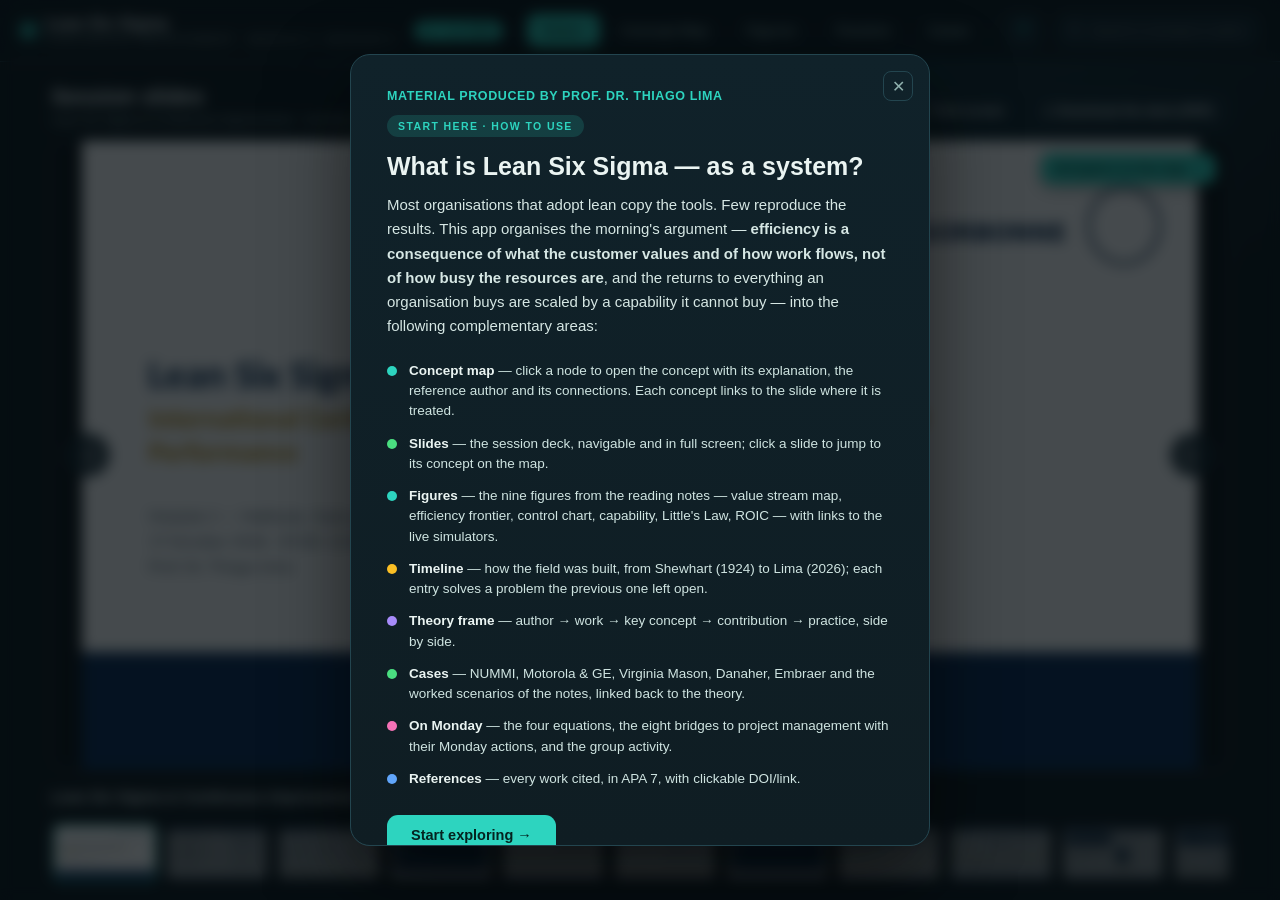
==== concept-map-session-1/index.html @ ee505b1a "Add interactive concept maps for both sessions Two web apps on the Cadeia Circular engine — slides, " ====
<!DOCTYPE html>
<html lang="en">
<head>
<meta charset="UTF-8">
<meta name="description" content="Interactive concept map, slides, figures, timeline, theory frame, cases and references for the Lean Six Sigma &amp; Continuous Improvement session — IAE Paris · Sorbonne Business School / IDGP Academy. Prof. Dr. Thiago Lima.">
<meta name="viewport" content="width=device-width, initial-scale=1.0">
<title>Lean Six Sigma · Interactive Concept Map</title>
<style>
  :root{
    --bg:#0b1418; --bg2:#0f1d23; --panel:#10222a; --panel2:#16303a;
    --ink:#eaf4f2; --muted:#8fb0ad; --line:#23454f;
    --core:#2dd4bf; --teoria:#a78bfa; --autor:#fbbf24; --pratica:#4ade80;
    --tec:#60a5fa; --barreira:#fb923c; --lacuna:#f472b6;
    --accent:#2dd4bf;
  }
  *{box-sizing:border-box}
  html,body{margin:0;height:100%}
  body{
    font-family:-apple-system,BlinkMacSystemFont,"Segoe UI",Roboto,Helvetica,Arial,sans-serif;
    background:radial-gradient(1200px 800px at 70% -10%,#13323b 0%,var(--bg) 55%);
    color:var(--ink);overflow:hidden;
  }
  /* ---------- Top bar ---------- */
  header{
    position:fixed;top:0;left:0;right:0;height:62px;z-index:30;
    display:flex;align-items:center;gap:18px;padding:0 22px;
    background:linear-gradient(180deg,rgba(11,20,24,.95),rgba(11,20,24,.78));
    backdrop-filter:blur(8px);border-bottom:1px solid var(--line);
  }
  .brand{display:flex;align-items:center;gap:11px;font-weight:700;letter-spacing:.3px;flex:none}
  .brand>div{white-space:nowrap;line-height:1.18}
  .brand .dot{width:13px;height:13px;border-radius:50%;background:var(--core);flex:none;
    box-shadow:0 0 0 4px rgba(45,212,191,.18),0 0 18px rgba(45,212,191,.6)}
  .brand small{display:block;font-weight:500;font-size:11px;color:var(--muted);letter-spacing:1.4px;text-transform:uppercase}
  nav{display:flex;gap:6px;margin-left:6px;overflow-x:auto;min-width:0;scrollbar-width:none;-webkit-overflow-scrolling:touch}
  nav::-webkit-scrollbar{display:none}
  nav button{
    background:transparent;border:1px solid transparent;color:var(--muted);flex:none;white-space:nowrap;
    padding:8px 15px;border-radius:9px;font-size:13.5px;font-weight:600;cursor:pointer;
    transition:.15s;font-family:inherit;letter-spacing:.2px;
  }
  nav button:hover{color:var(--ink);background:rgba(255,255,255,.04)}
  nav button.active{color:#04231f;background:var(--core);border-color:var(--core)}
  .vbadge{background:var(--core);color:#04231f;font-weight:700;font-size:11px;letter-spacing:.4px;
    padding:4px 9px;border-radius:20px;white-space:nowrap}
  .spacer{flex:1}
  .searchbox{position:relative}
  .searchbox input{
    background:var(--panel);border:1px solid var(--line);color:var(--ink);
    padding:8px 12px 8px 32px;border-radius:9px;font-size:13px;width:200px;font-family:inherit;outline:none;
  }
  .searchbox input:focus{border-color:var(--core)}
  .searchbox svg{position:absolute;left:10px;top:9px;opacity:.5}
  /* ---------- Views ---------- */
  .view{position:fixed;inset:62px 0 0 0;display:none}
  .view.active{display:block}
  /* ---------- Map ---------- */
  #stage{width:100%;height:100%;cursor:grab;display:block;touch-action:none}
  #stage.grabbing{cursor:grabbing}
  .legend{
    position:absolute;left:18px;top:16px;z-index:10;background:rgba(16,34,42,.82);
    border:1px solid var(--line);border-radius:13px;padding:13px 15px;backdrop-filter:blur(6px);max-width:230px;
  }
  .legend h4{margin:0 0 9px;font-size:11px;letter-spacing:1.3px;text-transform:uppercase;color:var(--muted);font-weight:700}
  .legend .item{display:flex;align-items:center;gap:9px;font-size:13px;padding:4px 6px;border-radius:7px;cursor:pointer;transition:.12s;user-select:none}
  .legend .item:hover{background:rgba(255,255,255,.05)}
  .legend .item.off{opacity:.32}
  .legend .swatch{width:12px;height:12px;border-radius:50%;flex:none}
  .hint{position:absolute;left:18px;bottom:16px;z-index:10;font-size:12px;color:var(--muted);
    background:rgba(16,34,42,.7);border:1px solid var(--line);border-radius:9px;padding:8px 12px;max-width:260px;line-height:1.5}
  .ctrls{position:absolute;right:calc(18px + var(--panelw,0px));bottom:16px;z-index:10;display:flex;gap:8px;transition:right .25s}
  .ctrls button{width:38px;height:38px;border-radius:10px;border:1px solid var(--line);background:rgba(16,34,42,.85);
    color:var(--ink);font-size:18px;cursor:pointer;display:flex;align-items:center;justify-content:center;font-family:inherit}
  .ctrls button:hover{border-color:var(--core);color:var(--core)}
  /* nodes */
  .link{stroke:var(--line);stroke-width:1.4;transition:stroke .2s,stroke-width .2s,opacity .2s}
  .link.hot{stroke:var(--core);stroke-width:2.4;opacity:1}
  .node{cursor:pointer}
  .node circle{stroke:var(--bg);stroke-width:2.5;transition:r .15s}
  .node text{fill:var(--ink);font-size:11.5px;font-weight:600;pointer-events:none;paint-order:stroke;
    stroke:var(--bg);stroke-width:3px;stroke-linejoin:round}
  .node.dim{opacity:.16}
  .link.dim{opacity:.06}
  .node.sel circle{stroke:#fff;stroke-width:3.5}
  /* ---------- Detail panel ---------- */
  #panel{
    position:fixed;top:62px;right:0;bottom:0;width:380px;z-index:25;
    background:linear-gradient(180deg,var(--panel),var(--bg2));border-left:1px solid var(--line);
    transform:translateX(100%);transition:transform .28s cubic-bezier(.4,0,.2,1);
    display:flex;flex-direction:column;
  }
  #panel.open{transform:translateX(0)}
  .pclose{position:absolute;top:13px;right:14px;width:30px;height:30px;border-radius:8px;border:1px solid var(--line);
    background:transparent;color:var(--muted);cursor:pointer;font-size:17px}
  .pclose:hover{color:var(--ink);border-color:var(--core)}
  .pbody{padding:26px 26px 30px;overflow-y:auto}
  .ptag{display:inline-block;font-size:10.5px;letter-spacing:1.4px;text-transform:uppercase;font-weight:700;
    padding:5px 11px;border-radius:30px;margin-bottom:14px}
  #panel h2{margin:0 0 4px;font-size:23px;line-height:1.2}
  .pauthor{color:var(--core);font-size:13.5px;font-weight:600;margin-bottom:18px}
  .pdesc{font-size:14.5px;line-height:1.62;color:#d6e7e4;margin-bottom:20px}
  .pblock{margin-bottom:18px}
  .pblock h5{margin:0 0 8px;font-size:11px;letter-spacing:1.2px;text-transform:uppercase;color:var(--muted);font-weight:700}
  .pblock ul{margin:0;padding-left:18px;font-size:13.5px;line-height:1.6;color:#cfe4e1}
  .pblock li{margin-bottom:5px}
  .chip{display:inline-block;background:var(--panel2);border:1px solid var(--line);border-radius:20px;
    padding:5px 12px;font-size:12px;margin:0 6px 7px 0;color:#cfe4e1}
  .relnode{display:inline-flex;align-items:center;gap:7px;background:var(--panel2);border:1px solid var(--line);
    border-radius:9px;padding:7px 11px;font-size:12.5px;margin:0 7px 7px 0;cursor:pointer;transition:.12s}
  .relnode:hover{border-color:var(--core);transform:translateY(-1px)}
  .relnode .sw{width:9px;height:9px;border-radius:50%;flex:none}
  /* ---------- Content views (timeline/table/synth) ---------- */
  .scroller{height:100%;overflow-y:auto;padding:46px 8vw 80px}
  .scroller h1{font-size:30px;margin:0 0 6px;font-weight:800;letter-spacing:-.5px}
  .scroller .sub{color:var(--muted);font-size:15px;margin-bottom:40px;max-width:680px;line-height:1.6}
  /* timeline */
  .tl{position:relative;max-width:880px}
  .tl::before{content:"";position:absolute;left:88px;top:8px;bottom:8px;width:2px;background:var(--line)}
  .tlitem{position:relative;padding:0 0 30px 130px;cursor:pointer}
  .tlitem .yr{position:absolute;left:0;top:-2px;width:72px;text-align:right;font-weight:800;font-size:19px;color:var(--autor)}
  .tlitem .nub{position:absolute;left:81px;top:4px;width:16px;height:16px;border-radius:50%;background:var(--autor);
    border:3px solid var(--bg);box-shadow:0 0 0 3px rgba(251,191,36,.18)}
  .tlcard{background:var(--panel);border:1px solid var(--line);border-radius:14px;padding:16px 19px;transition:.15s}
  .tlitem:hover .tlcard{border-color:var(--autor);transform:translateX(3px)}
  .tlcard h3{margin:0 0 3px;font-size:17px}
  .tlcard .who{color:var(--core);font-size:13px;font-weight:600;margin-bottom:8px}
  .tlcard p{margin:0;font-size:13.5px;line-height:1.55;color:#cfe4e1}
  /* table */
  .ctable{width:100%;max-width:980px;border-collapse:separate;border-spacing:0;font-size:14px}
  .ctable th,.ctable td{text-align:left;padding:15px 16px;border-bottom:1px solid var(--line);vertical-align:top}
  .ctable thead th{font-size:11px;letter-spacing:1px;text-transform:uppercase;color:var(--muted);font-weight:700}
  .ctable tbody tr{transition:.12s}
  .ctable tbody tr:hover{background:rgba(45,212,191,.05)}
  .ctable .nm{font-weight:700;font-size:15px}
  .ctable .nm small{display:block;font-weight:500;color:var(--muted);font-size:11.5px;margin-top:3px;letter-spacing:.3px}
  .scopebar{height:7px;border-radius:5px;background:linear-gradient(90deg,var(--core),var(--pratica));margin-top:9px}
  /* synth */
  .grid4{display:grid;grid-template-columns:repeat(2,1fr);gap:18px;max-width:920px;margin-bottom:46px}
  .scard{background:var(--panel);border:1px solid var(--line);border-radius:16px;padding:22px 24px;position:relative;overflow:hidden}
  .scard .n{font-size:34px;font-weight:800;color:var(--core);opacity:.32;position:absolute;top:12px;right:18px}
  .scard h3{margin:0 0 9px;font-size:16px;color:var(--core)}
  .scard p{margin:0;font-size:14px;line-height:1.6;color:#d6e7e4}
  .qbox{max-width:920px}
  .qbox h2{font-size:21px;margin:0 0 18px}
  .q{display:flex;gap:16px;align-items:flex-start;background:var(--panel);border:1px solid var(--line);
    border-radius:14px;padding:18px 20px;margin-bottom:13px}
  .q .qn{font-size:24px;font-weight:800;color:var(--lacuna);line-height:1;flex:none}
  .q p{margin:0;font-size:15px;line-height:1.55}
  .pullquote{max-width:820px;margin:8px 0 40px;font-size:21px;line-height:1.5;font-weight:600;
    color:#eaf4f2;border-left:3px solid var(--lacuna);padding-left:22px;font-style:italic}
  .pullquote cite{display:block;font-style:normal;font-size:13px;color:var(--muted);margin-top:12px;font-weight:500}
  /* cases */
  .cases{display:grid;grid-template-columns:repeat(auto-fill,minmax(390px,1fr));gap:20px;max-width:1120px}
  .case{background:var(--panel);border:1px solid var(--line);border-radius:16px;padding:22px 24px;display:flex;flex-direction:column}
  .case .ch{display:flex;justify-content:space-between;align-items:baseline;gap:12px;margin-bottom:3px}
  .case h3{margin:0;font-size:18px}
  .case .loc{font-size:11px;color:var(--muted);letter-spacing:.5px;white-space:nowrap;text-transform:uppercase;flex:none}
  .case .tag{font-size:14.5px;font-style:italic;color:var(--pratica);font-weight:600;margin:7px 0 13px}
  .case p.cd{margin:0 0 16px;font-size:13.5px;line-height:1.58;color:#cfe4e1}
  .case .row{display:flex;gap:12px;font-size:12.5px;padding:9px 0;border-top:1px solid var(--line)}
  .case .row .k{flex:none;width:62px;color:var(--muted);font-weight:700;text-transform:uppercase;letter-spacing:.5px;font-size:10px;padding-top:2px}
  .case .row .v{color:#d9eae7;line-height:1.5}
  .case .row .v b{color:var(--autor);font-weight:700}
  .loop-chip{display:inline-block;font:700 11px/1 ui-monospace,monospace;color:#7FD3A6;background:rgba(127,211,166,.12);border:1px solid rgba(127,211,166,.34);border-radius:20px;padding:5px 11px;letter-spacing:.04em;text-transform:uppercase;margin:2px 0 4px}
  .case .gomap{margin-top:16px;align-self:flex-start;background:transparent;border:1px solid var(--line);color:var(--core);
    border-radius:9px;padding:8px 15px;font-size:12.5px;font-weight:600;cursor:pointer;font-family:inherit;transition:.13s}
  .case .gomap:hover{border-color:var(--core);background:rgba(45,212,191,.08);transform:translateY(-1px)}
  /* refs */
  .refgroup{font-size:12px;letter-spacing:1.3px;text-transform:uppercase;color:var(--core);font-weight:700;margin:36px 0 6px;max-width:1000px}
  .refrow{max-width:1000px;padding:13px 0 13px 30px;text-indent:-30px;border-bottom:1px solid var(--line);
    font-size:14px;line-height:1.6;color:#d6e7e4}
  .refrow i{color:#eaf4f2}
  .refrow a{color:var(--core);text-decoration:none;font-size:13px;word-break:break-all}
  .refrow a:hover{text-decoration:underline}
  .refrow.hide{display:none}
  .reffilter{background:var(--panel);border:1px solid var(--line);color:var(--ink);padding:7px 12px;border-radius:9px;
    font-size:13px;font-family:inherit;outline:none;margin-left:10px;width:240px}
  .reffilter:focus{border-color:var(--core)}
  /* shared "ver no mapa" button */
  .gomap{margin-top:16px;align-self:flex-start;background:transparent;border:1px solid var(--line);color:var(--core);
    border-radius:9px;padding:8px 15px;font-size:12.5px;font-weight:600;cursor:pointer;font-family:inherit;transition:.13s}
  .gomap:hover{border-color:var(--core);background:rgba(45,212,191,.08);transform:translateY(-1px)}
  /* quadro teórico */
  .qtable{display:flex;flex-direction:column;gap:16px;max-width:1080px}
  .qrow{background:var(--panel);border:1px solid var(--line);border-radius:16px;padding:20px 24px;transition:.13s}
  .qrow:hover{border-color:var(--line)}
  .qhead{display:flex;flex-wrap:wrap;align-items:center;gap:12px;margin-bottom:6px}
  .qdotwrap{position:relative;display:inline-flex;flex:none}
  .qdot{width:15px;height:15px;border-radius:50%;cursor:help;flex:none;box-shadow:0 0 0 3px rgba(255,255,255,.05)}
  .qtip{position:absolute;left:24px;top:50%;transform:translateY(-50%);z-index:25;width:330px;max-width:72vw;
    background:var(--bg2);border:1px solid var(--line);border-radius:12px;padding:13px 15px;
    box-shadow:0 14px 34px rgba(0,0,0,.55);display:none;font-size:12.5px;line-height:1.5;color:#d6e7e4}
  .qdotwrap:hover .qtip{display:block}
  .qtip .c{display:block;font-weight:700;margin-bottom:7px;font-size:13.5px}
  .qtip h6{margin:0 0 5px;font-size:10px;letter-spacing:1px;text-transform:uppercase;color:var(--muted);font-weight:700}
  .qconcept{font-weight:700;font-size:14.5px;padding:5px 13px;border-radius:30px;flex:none}
  .qauthor{font-weight:700;font-size:15.5px}
  .qpaper{font-style:italic;color:var(--muted);font-size:12.5px;margin-bottom:4px}
  .qbody{display:grid;grid-template-columns:1fr 1fr;gap:24px;margin-top:14px}
  .qcol h6{margin:0 0 6px;font-size:10.5px;letter-spacing:1px;text-transform:uppercase;color:var(--muted);font-weight:700}
  .qcol p{margin:0;font-size:13.5px;line-height:1.56;color:#d6e7e4}
  /* intro / how-to-use modal */
  .helpbtn{width:34px;height:34px;border-radius:9px;border:1px solid var(--line);background:var(--panel);color:var(--core);
    font-size:16px;font-weight:700;cursor:pointer;font-family:inherit;flex:none}
  .helpbtn:hover{border-color:var(--core)}
  .introwrap{position:fixed;inset:0;z-index:60;display:none;align-items:center;justify-content:center;padding:20px;
    background:rgba(5,12,15,.74);backdrop-filter:blur(7px)}
  .introwrap.show{display:flex}
  .introcard{position:relative;background:linear-gradient(180deg,var(--panel),var(--bg2));border:1px solid var(--line);
    border-radius:20px;max-width:580px;width:100%;padding:34px 36px;box-shadow:0 30px 80px rgba(0,0,0,.55);
    max-height:88vh;overflow-y:auto}
  .introcard .ptag{display:inline-block;font-size:10.5px;letter-spacing:1.4px;text-transform:uppercase;font-weight:700;
    padding:5px 11px;border-radius:30px;margin-bottom:14px;background:rgba(45,212,191,.16);color:var(--core)}
  .introcredit{font-size:12.5px;color:var(--core);font-weight:700;letter-spacing:.6px;text-transform:uppercase;margin-bottom:12px}
  .introcard h2{margin:0 0 12px;font-size:25px;line-height:1.2}
  .introcard .lead{font-size:15px;line-height:1.62;color:#d6e7e4;margin:0 0 22px}
  .introsteps{display:flex;flex-direction:column;gap:12px;margin-bottom:26px}
  .introsteps .s{display:flex;gap:12px;font-size:13.5px;line-height:1.5;color:#cfe4e1}
  .introsteps .s .sw{width:10px;height:10px;border-radius:50%;flex:none;margin-top:5px}
  .introsteps .s b{color:var(--ink)}
  .introgo{background:var(--core);color:#04231f;border:none;border-radius:11px;padding:12px 24px;font-size:14.5px;
    font-weight:700;cursor:pointer;font-family:inherit}
  .introgo:hover{filter:brightness(1.08)}
  .introx{position:absolute;top:16px;right:16px;width:30px;height:30px;border-radius:8px;border:1px solid var(--line);
    background:transparent;color:var(--muted);cursor:pointer;font-size:16px}
  .introx:hover{color:var(--ink);border-color:var(--core)}
  /* apresentação / viewer */
  .apswrap{height:100%;display:flex;flex-direction:column;padding:22px 4vw 16px}
  .apstop{display:flex;justify-content:space-between;align-items:flex-end;margin-bottom:13px;gap:14px;flex-wrap:wrap}
  .apstop h1{font-size:22px;margin:0}
  .apssub{color:var(--muted);font-size:12.5px;margin-top:3px}
  .apsactions{display:flex;gap:8px}
  .apsbtn{background:var(--panel);border:1px solid var(--line);color:var(--ink);border-radius:9px;padding:8px 14px;
    font-size:13px;font-weight:600;cursor:pointer;font-family:inherit;text-decoration:none;display:inline-flex;align-items:center;gap:6px}
  .apsbtn:hover{border-color:var(--core);color:var(--core)}
  .apsstage{position:relative;flex:1;min-height:0;display:flex;align-items:center;justify-content:center;
    background:#0a0f12;border:1px solid var(--line);border-radius:14px;overflow:hidden}
  .apsstage img{max-width:100%;max-height:100%;object-fit:contain;display:block;cursor:pointer}
  .apsmaplink{position:absolute;top:12px;right:12px;background:var(--core);color:#04231f;border:none;
    border-radius:10px;padding:8px 14px;font-size:12.5px;font-weight:700;cursor:pointer;font-family:inherit;
    box-shadow:0 4px 14px rgba(0,0,0,.35)}
  .apsmaplink:hover{filter:brightness(1.08)}
  .apsnav{position:absolute;top:50%;transform:translateY(-50%);width:44px;height:44px;border-radius:50%;border:1px solid var(--line);
    background:rgba(16,34,42,.82);color:#fff;font-size:22px;line-height:1;cursor:pointer;display:flex;align-items:center;justify-content:center}
  .apsnav:hover{border-color:var(--core);color:var(--core)}
  .apsprev{left:14px}.apsnext{right:14px}
  .apscounter{position:absolute;bottom:12px;left:50%;transform:translateX(-50%);background:rgba(11,20,24,.82);
    border:1px solid var(--line);border-radius:20px;padding:5px 14px;font-size:12.5px;color:var(--muted)}
  .apsmeta{margin:13px 0 9px;display:flex;flex-wrap:wrap;align-items:center;gap:12px}
  .apsmeta .t{font-weight:700;font-size:15px}
  .apschips{display:flex;flex-wrap:wrap;gap:7px}
  .apschip{display:inline-flex;align-items:center;gap:6px;background:var(--panel2);border:1px solid var(--line);
    border-radius:20px;padding:5px 12px;font-size:12px;cursor:pointer;transition:.12s}
  .apschip:hover{border-color:var(--core);transform:translateY(-1px)}
  .apschip .sw{width:8px;height:8px;border-radius:50%;flex:none}
  .apsthumbs{display:flex;gap:8px;overflow-x:auto;padding:6px 2px 2px}
  .apsthumb{flex:none;width:104px;height:58px;border-radius:7px;border:2px solid transparent;overflow:hidden;cursor:pointer;opacity:.5;background:#000;transition:.12s}
  .apsthumb img{width:100%;height:100%;object-fit:cover;display:block}
  .apsthumb.active{opacity:1;border-color:var(--core)}
  .apsthumb:hover{opacity:1}
  /* tela cheia */
  .fswrap{position:fixed;inset:0;z-index:80;display:none;background:#000;align-items:center;justify-content:center}
  .fswrap.show{display:flex}
  .fswrap img{max-width:100vw;max-height:100vh;object-fit:contain}
  .fsx{position:absolute;top:16px;right:18px;width:40px;height:40px;border-radius:9px;border:1px solid #333;
    background:rgba(0,0,0,.5);color:#fff;font-size:17px;cursor:pointer}
  .fsx:hover{border-color:var(--core);color:var(--core)}
  .fsnav{position:absolute;top:50%;transform:translateY(-50%);width:52px;height:52px;border-radius:50%;border:1px solid #444;
    background:rgba(0,0,0,.4);color:#fff;font-size:26px;line-height:1;cursor:pointer}
  .fsnav:hover{border-color:var(--core);color:var(--core)}
  .fsprev{left:20px}.fsnext{right:20px}
  .fscounter{position:absolute;bottom:18px;left:50%;transform:translateX(-50%);color:#bbb;font-size:13px}
  .fsmaplink{position:absolute;bottom:14px;right:20px;background:var(--core);color:#04231f;border:none;
    border-radius:10px;padding:9px 16px;font-size:13px;font-weight:700;cursor:pointer;font-family:inherit;
    box-shadow:0 4px 14px rgba(0,0,0,.4)}
  .fsmaplink:hover{filter:brightness(1.08)}
  .bfybox{max-width:1040px;background:var(--panel);border:1px solid var(--line);border-radius:16px;padding:14px}
  .bfybox svg{width:100%;height:auto;display:block}
  .bfyacts{display:flex;gap:10px;flex-wrap:wrap;margin-top:18px}
  .bfyacts .gomap{margin-top:0;text-decoration:none}
  .agh{font-size:13px;letter-spacing:1.2px;text-transform:uppercase;color:var(--core);font-weight:700;margin:36px 0 14px}
  #view-agenda .scard .gomap{margin-top:14px}
  @media(max-width:760px){.qbody{grid-template-columns:1fr;gap:14px}.introcard{padding:26px 22px}
    .apswrap{padding:16px 14px}.apsnav{width:36px;height:36px;font-size:18px}}
  @media(max-width:760px){
    .grid4{grid-template-columns:1fr}.scroller{padding:34px 22px 80px}
    header{gap:10px;padding:0 12px}
    nav{flex:1;margin-left:0}
    nav button{padding:8px 11px;font-size:12.5px}
    .searchbox{display:none}.vbadge{display:none}.spacer{display:none}
    #panel{width:100%}.brand small{display:none}
  }

  /* ---- additions for this app ---- */
  .figgrid{display:flex;flex-direction:column;gap:26px;max-width:1080px}
  .figbox{background:var(--panel);border:1px solid var(--line);border-radius:16px;padding:18px 20px 16px}
  .figbox h3{margin:0 0 4px;font-size:17px}
  .figbox .fsrc{color:var(--muted);font-size:12.5px;margin-bottom:12px}
  .figbox .fwrap{background:#fff;border-radius:10px;padding:10px;overflow:hidden}
  .figbox .fwrap svg,.figbox .fwrap img{width:100%;height:auto;display:block}
  .figbox p.cap{margin:12px 0 0;font-size:13.5px;line-height:1.55;color:#cfe4e1}
  .figbox .acts{display:flex;gap:10px;flex-wrap:wrap;margin-top:12px}
  .figbox .acts .gomap{margin-top:0;text-decoration:none}
  .monday{display:grid;grid-template-columns:repeat(2,1fr);gap:18px;max-width:1000px;margin-bottom:40px}
  .mcard{background:var(--panel);border:1px solid var(--line);border-radius:16px;padding:20px 22px;position:relative}
  .mcard .part{font-size:10.5px;letter-spacing:1.4px;text-transform:uppercase;color:var(--muted);font-weight:700;margin-bottom:6px}
  .mcard h3{margin:0 0 8px;font-size:16px;color:var(--lacuna)}
  .mcard p{margin:0 0 8px;font-size:13.5px;line-height:1.58;color:#d6e7e4}
  .mcard p b{color:#eaf4f2}
  .mcard .do{background:rgba(244,114,182,.08);border:1px solid rgba(244,114,182,.3);border-radius:10px;padding:10px 12px;font-size:13.5px;line-height:1.55;color:#eaf4f2}
  .mcard .do b{color:var(--lacuna)}
  .eqrow{display:grid;grid-template-columns:repeat(2,1fr);gap:14px;max-width:1000px;margin-bottom:40px}
  .eq{background:var(--panel);border:1px solid var(--line);border-radius:14px;padding:16px 18px}
  .eq .f{font:700 18px/1.35 ui-monospace,Menlo,monospace;color:var(--teoria);margin-bottom:8px;overflow-wrap:anywhere}
  .eq .gomap{display:block;margin-top:10px}
  .eq p{margin:0;font-size:13.5px;line-height:1.55;color:#d6e7e4}
  .credit{position:fixed;left:18px;bottom:16px;z-index:9;font-size:11.5px;color:var(--muted);pointer-events:none}
  @media(max-width:760px){.monday,.eqrow{grid-template-columns:1fr}}
</style>
</head>
<body>
<header>
  <div class="brand"><span class="dot"></span><div>Lean Six Sigma<small>Continuous Improvement · Module 3, Session 4</small></div></div>
  <span class="vbadge">v1 · oct 2026</span>
  <nav id="nav"><button data-view="apresentacao" class="active">Slides</button><button data-view="map">Concept Map</button><button data-view="diagrama">Figures</button><button data-view="timeline">Timeline</button><button data-view="cases">Cases</button><button data-view="quadro">Theory Frame</button><button data-view="agenda">On Monday</button><button data-view="refs">References</button></nav>
  <div class="spacer"></div>
  <button id="helpBtn" class="helpbtn" title="How to use / start here">?</button>
  <div class="searchbox">
    <svg width="14" height="14" viewBox="0 0 24 24" fill="none" stroke="currentColor" stroke-width="2"><circle cx="11" cy="11" r="7"/><path d="m21 21-4.3-4.3"/></svg>
    <input id="search" placeholder="Search a concept or author…" autocomplete="off">
  </div>
</header>

<!-- ============ MAP ============ -->
<section class="view" id="view-map">
  <svg id="stage"></svg>
  <div class="legend">
    <h4>Categories <span style="font-weight:500;text-transform:none;letter-spacing:0">(click to filter)</span></h4>
    <div id="legendItems"></div>
  </div>
  <div class="hint">Click a node for details · drag to rearrange · mouse wheel to zoom</div>
  <div class="ctrls" id="ctrls">
    <button id="zin" title="Zoom in">+</button>
    <button id="zout" title="Zoom out">−</button>
    <button id="zfit" title="Centre" style="font-size:14px">⤢</button>
  </div>
</section>

<!-- ============ SLIDES ============ -->
<section class="view active" id="view-apresentacao">
  <div class="apswrap">
    <div class="apstop">
      <div><h1>Session slides</h1><div class="apssub">Lean Six Sigma & Continuous Improvement · morning session, 17 October 2026 · Prof. Dr. Thiago Lima</div></div>
      <div class="apsactions">
        <button class="apsbtn" id="apsFull">⛶ Full screen</button>
        <a class="apsbtn" id="apsDownload" download="Lean-Six-Sigma-Session-1.pdf">⤓ Download the deck (PDF)</a>
      </div>
    </div>
    <div class="apsstage">
      <button class="apsnav apsprev" id="apsPrev" aria-label="previous">‹</button>
      <img id="apsImg" alt="Session slide">
      <button class="apsnav apsnext" id="apsNext" aria-label="next">›</button>
      <div class="apscounter" id="apsCounter"></div>
      <button class="apsmaplink" id="apsMapLink">⊕ Explore on the map →</button>
    </div>
    <div class="apsmeta">
      <span class="t" id="apsTitle"></span>
      <span class="apschips" id="apsChips"></span>
    </div>
    <div class="apsthumbs" id="apsThumbs"></div>
  </div>
</section>

<!-- ============ FIGURES ============ -->
<section class="view" id="view-diagrama">
  <div class="scroller">
    <h1>The nine figures</h1>
    <p class="sub">The figures that carry the morning's argument, from the reading notes: the value stream map, the efficiency frontier, a control chart, process capability against the tolerance, Little's Law for a portfolio, the ROIC tree, the worked return-on-capital scenario, the capability stock and the Lapré classification. Two of them are live simulators in the notes — open them to move the numbers.</p>
    <div class="figgrid">
<div class="figbox"><h3>Figure 1 · A value stream map of an administrative process</h3><div class="fsrc">Part Three · after Rother & Shook (1999)</div><div class="fwrap"><svg viewBox="0 0 1160 440" role="img" aria-label="Value stream map of a change-request process, showing four hours of process time across fifteen days of lead time">
<rect fill="#FFFFFF"/>
<text x="24.0" y="30.0" font-family="'JetBrains Mono',monospace" font-size="11.5" fill="#56687C" text-anchor="start" font-weight="700" letter-spacing="1.6">THE WORK, AND WHAT TRIGGERS EACH STEP</text>
<rect x="24" y="64" width="168" height="92" rx="5" fill="#EAF0F6" stroke="#2A5D9F" stroke-width="2"/>
<line x1="24" y1="104" x2="192" y2="104" stroke="#2A5D9F" stroke-width="1.2" opacity=".45"/>
<text x="108.0" y="90.0" font-family="'Source Sans 3',system-ui,sans-serif" font-size="15" fill="#0A2342" text-anchor="middle" font-weight="700">Request logged</text>
<text x="108.0" y="126.0" font-family="'JetBrains Mono',monospace" font-size="11" fill="#56687C" text-anchor="middle" font-weight="400">process time</text>
<text x="108.0" y="146.0" font-family="'JetBrains Mono',monospace" font-size="16" fill="#2A5D9F" text-anchor="middle" font-weight="700">15 min</text>
<path d="M 202.0 142 L 244.0 142 L 223.0 104 Z" fill="#F6E9CB" stroke="#B8820F" stroke-width="2"/>
<text x="223.0" y="136.0" font-family="'JetBrains Mono',monospace" font-size="10.5" fill="#7E5B0C" text-anchor="middle" font-weight="700">wait</text>
<path d="M 198 96.0 L 248 96.0" stroke="#A9BACB" stroke-width="1.6" stroke-dasharray="4 3"/>
<rect x="254" y="64" width="168" height="92" rx="5" fill="#EAF0F6" stroke="#2A5D9F" stroke-width="2"/>
<line x1="254" y1="104" x2="422" y2="104" stroke="#2A5D9F" stroke-width="1.2" opacity=".45"/>
<text x="338.0" y="90.0" font-family="'Source Sans 3',system-ui,sans-serif" font-size="15" fill="#0A2342" text-anchor="middle" font-weight="700">Triage</text>
<text x="338.0" y="126.0" font-family="'JetBrains Mono',monospace" font-size="11" fill="#56687C" text-anchor="middle" font-weight="400">process time</text>
<text x="338.0" y="146.0" font-family="'JetBrains Mono',monospace" font-size="16" fill="#2A5D9F" text-anchor="middle" font-weight="700">30 min</text>
<path d="M 432.0 142 L 474.0 142 L 453.0 104 Z" fill="#F6E9CB" stroke="#B8820F" stroke-width="2"/>
<text x="453.0" y="136.0" font-family="'JetBrains Mono',monospace" font-size="10.5" fill="#7E5B0C" text-anchor="middle" font-weight="700">wait</text>
<path d="M 428 96.0 L 478 96.0" stroke="#A9BACB" stroke-width="1.6" stroke-dasharray="4 3"/>
<rect x="484" y="64" width="168" height="92" rx="5" fill="#EAF0F6" stroke="#2A5D9F" stroke-width="2"/>
<line x1="484" y1="104" x2="652" y2="104" stroke="#2A5D9F" stroke-width="1.2" opacity=".45"/>
<text x="568.0" y="90.0" font-family="'Source Sans 3',system-ui,sans-serif" font-size="15" fill="#0A2342" text-anchor="middle" font-weight="700">Technical review</text>
<text x="568.0" y="126.0" font-family="'JetBrains Mono',monospace" font-size="11" fill="#56687C" text-anchor="middle" font-weight="400">process time</text>
<text x="568.0" y="146.0" font-family="'JetBrains Mono',monospace" font-size="16" fill="#2A5D9F" text-anchor="middle" font-weight="700">90 min</text>
<path d="M 662.0 142 L 704.0 142 L 683.0 104 Z" fill="#F6E9CB" stroke="#B8820F" stroke-width="2"/>
<text x="683.0" y="136.0" font-family="'JetBrains Mono',monospace" font-size="10.5" fill="#7E5B0C" text-anchor="middle" font-weight="700">wait</text>
<path d="M 658 96.0 L 708 96.0" stroke="#A9BACB" stroke-width="1.6" stroke-dasharray="4 3"/>
<rect x="714" y="64" width="168" height="92" rx="5" fill="#EAF0F6" stroke="#2A5D9F" stroke-width="2"/>
<line x1="714" y1="104" x2="882" y2="104" stroke="#2A5D9F" stroke-width="1.2" opacity=".45"/>
<text x="798.0" y="90.0" font-family="'Source Sans 3',system-ui,sans-serif" font-size="15" fill="#0A2342" text-anchor="middle" font-weight="700">Approval board</text>
<text x="798.0" y="126.0" font-family="'JetBrains Mono',monospace" font-size="11" fill="#56687C" text-anchor="middle" font-weight="400">process time</text>
<text x="798.0" y="146.0" font-family="'JetBrains Mono',monospace" font-size="16" fill="#2A5D9F" text-anchor="middle" font-weight="700">45 min</text>
<path d="M 892.0 142 L 934.0 142 L 913.0 104 Z" fill="#F6E9CB" stroke="#B8820F" stroke-width="2"/>
<text x="913.0" y="136.0" font-family="'JetBrains Mono',monospace" font-size="10.5" fill="#7E5B0C" text-anchor="middle" font-weight="700">wait</text>
<path d="M 888 96.0 L 938 96.0" stroke="#A9BACB" stroke-width="1.6" stroke-dasharray="4 3"/>
<rect x="944" y="64" width="168" height="92" rx="5" fill="#EAF0F6" stroke="#2A5D9F" stroke-width="2"/>
<line x1="944" y1="104" x2="1112" y2="104" stroke="#2A5D9F" stroke-width="1.2" opacity=".45"/>
<text x="1028.0" y="90.0" font-family="'Source Sans 3',system-ui,sans-serif" font-size="15" fill="#0A2342" text-anchor="middle" font-weight="700">Implementation</text>
<text x="1028.0" y="126.0" font-family="'JetBrains Mono',monospace" font-size="11" fill="#56687C" text-anchor="middle" font-weight="400">process time</text>
<text x="1028.0" y="146.0" font-family="'JetBrains Mono',monospace" font-size="16" fill="#2A5D9F" text-anchor="middle" font-weight="700">60 min</text>
<text x="24.0" y="240.0" font-family="'JetBrains Mono',monospace" font-size="11.5" fill="#56687C" text-anchor="start" font-weight="700" letter-spacing="1.6">THE TIMELINE — WORKED TIME BELOW, ELAPSED TIME ABOVE</text>
<path d="M 24 322 L 192 322 L 192 272 L 254 272 L 254 322 L 422 322 L 422 272 L 484 272 L 484 322 L 652 322 L 652 272 L 714 272 L 714 322 L 882 322 L 882 272 L 944 272 L 944 322 L 1112 322" fill="none" stroke="#0A2342" stroke-width="2.4" stroke-linejoin="round"/>
<text x="108.0" y="344.0" font-family="'JetBrains Mono',monospace" font-size="13.5" fill="#0A2342" text-anchor="middle" font-weight="700">15 min</text>
<text x="338.0" y="344.0" font-family="'JetBrains Mono',monospace" font-size="13.5" fill="#0A2342" text-anchor="middle" font-weight="700">30 min</text>
<text x="568.0" y="344.0" font-family="'JetBrains Mono',monospace" font-size="13.5" fill="#0A2342" text-anchor="middle" font-weight="700">90 min</text>
<text x="798.0" y="344.0" font-family="'JetBrains Mono',monospace" font-size="13.5" fill="#0A2342" text-anchor="middle" font-weight="700">45 min</text>
<text x="1028.0" y="344.0" font-family="'JetBrains Mono',monospace" font-size="13.5" fill="#0A2342" text-anchor="middle" font-weight="700">60 min</text>
<text x="223.0" y="260.0" font-family="'JetBrains Mono',monospace" font-size="13.5" fill="#7E5B0C" text-anchor="middle" font-weight="700">2 days</text>
<text x="453.0" y="260.0" font-family="'JetBrains Mono',monospace" font-size="13.5" fill="#7E5B0C" text-anchor="middle" font-weight="700">6 days</text>
<text x="683.0" y="260.0" font-family="'JetBrains Mono',monospace" font-size="13.5" fill="#7E5B0C" text-anchor="middle" font-weight="700">1 day</text>
<text x="913.0" y="260.0" font-family="'JetBrains Mono',monospace" font-size="13.5" fill="#7E5B0C" text-anchor="middle" font-weight="700">6 days</text>
<rect x="24" y="358" width="1112" height="60" rx="6" fill="#0A2342"/>
<text x="46.0" y="382.0" font-family="'JetBrains Mono',monospace" font-size="10.5" fill="#9FB6CE" text-anchor="start" font-weight="700" letter-spacing="1.4">PROCESS TIME</text>
<text x="46.0" y="404.0" font-family="'Fraunces',serif" font-size="17" fill="#FFFFFF" text-anchor="start" font-weight="600">4 hours</text>
<text x="324.0" y="382.0" font-family="'JetBrains Mono',monospace" font-size="10.5" fill="#9FB6CE" text-anchor="start" font-weight="700" letter-spacing="1.4">LEAD TIME</text>
<text x="324.0" y="404.0" font-family="'Fraunces',serif" font-size="17" fill="#FFFFFF" text-anchor="start" font-weight="600">15 working days</text>
<line x1="302.0" y1="370" x2="302.0" y2="406" stroke="#2C4766" stroke-width="1"/>
<text x="602.0" y="382.0" font-family="'JetBrains Mono',monospace" font-size="10.5" fill="#9FB6CE" text-anchor="start" font-weight="700" letter-spacing="1.4">FLOW EFFICIENCY</text>
<text x="602.0" y="404.0" font-family="'Fraunces',serif" font-size="17" fill="#F2DFB4" text-anchor="start" font-weight="600">3.3%</text>
<line x1="580.0" y1="370" x2="580.0" y2="406" stroke="#2C4766" stroke-width="1"/>
<text x="880.0" y="382.0" font-family="'JetBrains Mono',monospace" font-size="10.5" fill="#9FB6CE" text-anchor="start" font-weight="700" letter-spacing="1.4">WHERE IT SITS</text>
<text x="880.0" y="404.0" font-family="'Fraunces',serif" font-size="17" fill="#FFFFFF" text-anchor="start" font-weight="600">two approval queues</text>
<line x1="858.0" y1="370" x2="858.0" y2="406" stroke="#2C4766" stroke-width="1"/>
</svg></div><p class="cap">A change request from arrival to implementation. The boxes carry the worked time, the triangles the waiting. Four hours of work spread across fifteen working days, with almost all of the elapsed time sitting in two approval queues.</p><div class="acts"><button class="gomap" data-go="vsm">See on the map →</button><button class="gomap" data-go="br_streams">See on the map →</button></div></div>
<div class="figbox"><h3>Figure 2 · The efficiency matrix</h3><div class="fsrc">Part Four · after Modig & Åhlström (2012)</div><div class="fwrap"><svg viewBox="0 0 980 720" role="img" aria-label="Two-by-two matrix of resource efficiency against flow efficiency with the efficiency frontier">
<rect fill="#FFFFFF"/>
<rect x="120" y="50" width="810" height="450" fill="#EAF0F6" opacity=".45"/>
<line x1="525.0" y1="50" x2="525.0" y2="500" stroke="#A9BACB" stroke-width="1" stroke-dasharray="5 4"/>
<line x1="120" y1="275.0" x2="930" y2="275.0" stroke="#A9BACB" stroke-width="1" stroke-dasharray="5 4"/>
<defs><marker id="arrH" markerWidth="10" markerHeight="10" refX="7" refY="5" orient="auto"><path d="M 0 0 L 10 5 L 0 10 z" fill="#0A2342"/></marker></defs>
<path d="M 120 203.0 A 534.6 297.0 0 0 1 654.6 500" fill="none" stroke="#B8820F" stroke-width="3" stroke-dasharray="8 5"/>
<path d="M 120 81.5 A 753.3 418.5 0 0 1 873.3 500" fill="none" stroke="#2A5D9F" stroke-width="3"/>
<path d="M 498.3 289.9 L 634.4 214.2" stroke="#0A2342" stroke-width="2.6" marker-end="url(#arrH)"/>
<line x1="120" y1="500" x2="930" y2="500" stroke="#0A2342" stroke-width="2"/>
<line x1="120" y1="50" x2="120" y2="500" stroke="#0A2342" stroke-width="2"/>
<circle cx="920.0" cy="60.0" r="8" fill="#0A2342"/>
<text x="142.0" y="444.0" font-family="'Fraunces',serif" font-size="18" fill="#0A2342" text-anchor="start" font-weight="600" stroke="#FFFFFF" stroke-width="4.5" paint-order="stroke" stroke-linejoin="round">Wasteland</text>
<text x="142.0" y="465.0" font-family="'Source Sans 3',system-ui,sans-serif" font-size="13.5" fill="#56687C" text-anchor="start" font-weight="400" stroke="#FFFFFF" stroke-width="4.5" paint-order="stroke" stroke-linejoin="round">busy nobody, moves nothing</text>
<text x="547.0" y="444.0" font-family="'Fraunces',serif" font-size="18" fill="#0A2342" text-anchor="start" font-weight="600" stroke="#FFFFFF" stroke-width="4.5" paint-order="stroke" stroke-linejoin="round">Efficient islands</text>
<text x="547.0" y="465.0" font-family="'Source Sans 3',system-ui,sans-serif" font-size="13.5" fill="#56687C" text-anchor="start" font-weight="400" stroke="#FFFFFF" stroke-width="4.5" paint-order="stroke" stroke-linejoin="round">every unit busy, the work still waits</text>
<text x="142.0" y="224.0" font-family="'Fraunces',serif" font-size="18" fill="#0A2342" text-anchor="start" font-weight="600" stroke="#FFFFFF" stroke-width="4.5" paint-order="stroke" stroke-linejoin="round">Efficient ocean</text>
<text x="142.0" y="245.0" font-family="'Source Sans 3',system-ui,sans-serif" font-size="13.5" fill="#56687C" text-anchor="start" font-weight="400" stroke="#FFFFFF" stroke-width="4.5" paint-order="stroke" stroke-linejoin="round">work flows, capacity deliberately spare</text>
<text x="900.0" y="86.0" font-family="'Fraunces',serif" font-size="18" fill="#0A2342" text-anchor="end" font-weight="600" stroke="#FFFFFF" stroke-width="4.5" paint-order="stroke" stroke-linejoin="round">The perfect state</text>
<text x="900.0" y="107.0" font-family="'Source Sans 3',system-ui,sans-serif" font-size="13.5" fill="#56687C" text-anchor="end" font-weight="400" stroke="#FFFFFF" stroke-width="4.5" paint-order="stroke" stroke-linejoin="round">unreachable while variation is what it is</text>
<text x="525.0" y="538.0" font-family="'Source Sans 3',system-ui,sans-serif" font-size="15" fill="#0A2342" text-anchor="middle" font-weight="600">Resource efficiency  →  how busy the people and machines are</text>
<text transform="translate(72,275.0) rotate(-90)" font-family="'Source Sans 3',system-ui,sans-serif" font-size="15" fill="#0A2342" text-anchor="middle" font-weight="600">Flow efficiency  →  how little the work waits</text>
<line x1="120" y1="576" x2="150" y2="576" stroke="#B8820F" stroke-width="3" stroke-dasharray="8 5"/>
<text x="160.0" y="581.0" font-family="'Source Sans 3',system-ui,sans-serif" font-size="13.5" fill="#56687C" text-anchor="start" font-weight="400">the frontier today</text>
<line x1="286.2" y1="576" x2="316.2" y2="576" stroke="#2A5D9F" stroke-width="3"/>
<text x="326.2" y="581.0" font-family="'Source Sans 3',system-ui,sans-serif" font-size="13.5" fill="#56687C" text-anchor="start" font-weight="400">the frontier once variation is removed</text>
<path d="M 590.4 576 L 614.4 576" stroke="#0A2342" stroke-width="2.6" marker-end="url(#arrH)"/>
<text x="630.4" y="581.0" font-family="'Source Sans 3',system-ui,sans-serif" font-size="13.5" fill="#56687C" text-anchor="start" font-weight="400">the one move that is not a trade-off</text>
<rect x="120" y="610" width="810" height="120" rx="7" fill="#0A2342"/>
<text x="144.0" y="642.0" font-family="'JetBrains Mono',monospace" font-size="11.5" fill="#F2DFB4" text-anchor="start" font-weight="700" letter-spacing="1.8">THE PARADOX</text>
<text x="144.0" y="670.0" font-family="'Source Sans 3',system-ui,sans-serif" font-size="14.5" fill="#FFFFFF" text-anchor="start" font-weight="400">Every point on a frontier is a trade-off, so pushing one efficiency up pushes the other down and the argument</text>
<text x="144.0" y="692.0" font-family="'Source Sans 3',system-ui,sans-serif" font-size="14.5" fill="#FFFFFF" text-anchor="start" font-weight="400">never ends. The one move that is not a trade-off is removing the variation that drew the curve in the first place.</text>
<text x="144.0" y="714.0" font-family="'Source Sans 3',system-ui,sans-serif" font-size="14.5" fill="#C6D4E4" text-anchor="start" font-weight="400">Most organisations sit bottom-right, call it productivity, and never notice they chose a point on a poor curve.</text>
</svg></div><p class="cap">Resource efficiency and flow efficiency are not two names for the same thing, and the curve is why they trade off: with variation at its current level, the combinations beyond the frontier cannot be bought with effort. Removing variation moves the frontier towards the corner where both are high.</p><div class="acts"><button class="gomap" data-go="floweff">See on the map →</button><button class="gomap" data-go="leadtime">See on the map →</button></div></div>
<div class="figbox"><h3>Figure 3 · A control chart</h3><div class="fsrc">Part Four · Shewhart (1931)</div><div class="fwrap"><svg viewBox="0 0 1160 440" role="img" aria-label="Control chart with centre line, three-sigma limits, one point beyond the upper limit and a run of seven below the centre">
<rect fill="#FFFFFF"/>
<rect x="90" y="123.5" width="1030" height="190.6" fill="#EAF0F6" opacity=".6"/>
<line x1="90" y1="123.5" x2="1120" y2="123.5" stroke="#0A2342" stroke-width="1.8" stroke-dasharray="6 4"/>
<text x="80.0" y="128.5" font-family="'JetBrains Mono',monospace" font-size="12.5" fill="#0A2342" text-anchor="end" font-weight="700">UCL  +3σ</text>
<line x1="90" y1="218.8" x2="1120" y2="218.8" stroke="#0A2342" stroke-width="2.2"/>
<text x="80.0" y="223.8" font-family="'JetBrains Mono',monospace" font-size="12.5" fill="#0A2342" text-anchor="end" font-weight="700">centre line</text>
<line x1="90" y1="314.1" x2="1120" y2="314.1" stroke="#0A2342" stroke-width="1.8" stroke-dasharray="6 4"/>
<text x="80.0" y="319.1" font-family="'JetBrains Mono',monospace" font-size="12.5" fill="#0A2342" text-anchor="end" font-weight="700">LCL  −3σ</text>
<line x1="90" y1="330" x2="1120" y2="330" stroke="#0A2342" stroke-width="2"/>
<text x="605.0" y="364.0" font-family="'Source Sans 3',system-ui,sans-serif" font-size="14" fill="#56687C" text-anchor="middle" font-weight="400">successive measurements, in order</text>
<path d="M 90.0 210.9 L 134.8 234.7 L 179.6 195.0 L 224.3 242.6 L 269.1 218.8 L 313.9 187.1 L 358.7 250.6 L 403.5 202.9 L 448.3 226.8 L 493.0 210.9 L 537.8 242.6 L 582.6 195.0 L 627.4 218.8 L 672.2 91.8 L 717.0 226.8 L 761.7 202.9 L 806.5 242.6 L 851.3 250.6 L 896.1 234.7 L 940.9 258.5 L 985.7 242.6 L 1030.4 250.6 L 1075.2 266.5 L 1120.0 210.9" fill="none" stroke="#2A5D9F" stroke-width="2"/>
<circle cx="90.0" cy="210.9" r="5" fill="#2A5D9F" stroke="#FFFFFF" stroke-width="2"/>
<circle cx="134.8" cy="234.7" r="5" fill="#2A5D9F" stroke="#FFFFFF" stroke-width="2"/>
<circle cx="179.6" cy="195.0" r="5" fill="#2A5D9F" stroke="#FFFFFF" stroke-width="2"/>
<circle cx="224.3" cy="242.6" r="5" fill="#2A5D9F" stroke="#FFFFFF" stroke-width="2"/>
<circle cx="269.1" cy="218.8" r="5" fill="#2A5D9F" stroke="#FFFFFF" stroke-width="2"/>
<circle cx="313.9" cy="187.1" r="5" fill="#2A5D9F" stroke="#FFFFFF" stroke-width="2"/>
<circle cx="358.7" cy="250.6" r="5" fill="#2A5D9F" stroke="#FFFFFF" stroke-width="2"/>
<circle cx="403.5" cy="202.9" r="5" fill="#2A5D9F" stroke="#FFFFFF" stroke-width="2"/>
<circle cx="448.3" cy="226.8" r="5" fill="#2A5D9F" stroke="#FFFFFF" stroke-width="2"/>
<circle cx="493.0" cy="210.9" r="5" fill="#2A5D9F" stroke="#FFFFFF" stroke-width="2"/>
<circle cx="537.8" cy="242.6" r="5" fill="#2A5D9F" stroke="#FFFFFF" stroke-width="2"/>
<circle cx="582.6" cy="195.0" r="5" fill="#2A5D9F" stroke="#FFFFFF" stroke-width="2"/>
<circle cx="627.4" cy="218.8" r="5" fill="#2A5D9F" stroke="#FFFFFF" stroke-width="2"/>
<circle cx="672.2" cy="91.8" r="7" fill="#B8820F" stroke="#FFFFFF" stroke-width="2"/>
<circle cx="717.0" cy="226.8" r="5" fill="#2A5D9F" stroke="#FFFFFF" stroke-width="2"/>
<circle cx="761.7" cy="202.9" r="5" fill="#2A5D9F" stroke="#FFFFFF" stroke-width="2"/>
<circle cx="806.5" cy="242.6" r="5" fill="#B8820F" stroke="#FFFFFF" stroke-width="2"/>
<circle cx="851.3" cy="250.6" r="5" fill="#B8820F" stroke="#FFFFFF" stroke-width="2"/>
<circle cx="896.1" cy="234.7" r="5" fill="#B8820F" stroke="#FFFFFF" stroke-width="2"/>
<circle cx="940.9" cy="258.5" r="5" fill="#B8820F" stroke="#FFFFFF" stroke-width="2"/>
<circle cx="985.7" cy="242.6" r="5" fill="#B8820F" stroke="#FFFFFF" stroke-width="2"/>
<circle cx="1030.4" cy="250.6" r="5" fill="#B8820F" stroke="#FFFFFF" stroke-width="2"/>
<circle cx="1075.2" cy="266.5" r="5" fill="#B8820F" stroke="#FFFFFF" stroke-width="2"/>
<circle cx="1120.0" cy="210.9" r="5" fill="#2A5D9F" stroke="#FFFFFF" stroke-width="2"/>
<line x1="672.2" y1="77.8" x2="672.2" y2="46" stroke="#B8820F" stroke-width="1.8"/>
<text x="664.2" y="40.0" font-family="'Source Sans 3',system-ui,sans-serif" font-size="13.5" fill="#7E5B0C" text-anchor="end" font-weight="700">one point beyond the limit — a special cause, and worth investigating</text>
<rect x="794.5" y="376" width="292.7" height="4" fill="#B8820F"/>
<text x="940.9" y="406.0" font-family="'Source Sans 3',system-ui,sans-serif" font-size="13.5" fill="#7E5B0C" text-anchor="middle" font-weight="700">seven consecutive points below the centre line —</text>
<text x="940.9" y="424.0" font-family="'Source Sans 3',system-ui,sans-serif" font-size="13.5" fill="#56687C" text-anchor="middle" font-weight="400">inside the limits, and still a special cause: the process has shifted</text>
<text x="90.0" y="406.0" font-family="'Source Sans 3',system-ui,sans-serif" font-size="13.5" fill="#0A2342" text-anchor="start" font-weight="700">Everything in blue is common cause:</text>
<text x="90.0" y="424.0" font-family="'Source Sans 3',system-ui,sans-serif" font-size="13.5" fill="#56687C" text-anchor="start" font-weight="400">the process doing what it was built to do.</text>
<text x="90.0" y="442.0" font-family="'Source Sans 3',system-ui,sans-serif" font-size="13.5" fill="#56687C" text-anchor="start" font-weight="400">Explaining these points one by one makes it worse.</text>
</svg></div><p class="cap">Twenty-four measurements of the same process. The limits are calculated from the process itself, not from the target. Two signals are present and everything else is noise — and the costly managerial error is not missing the two signals, it is explaining the noise.</p><div class="acts"><button class="gomap" data-go="variation">See on the map →</button><button class="gomap" data-go="explainnoise">See on the map →</button></div></div>
<div class="figbox"><h3>Figure 4 · Capability — identical spread, opposite fates</h3><div class="fsrc">Part Four · Cp and Cpk</div><div class="fwrap"><svg viewBox="0 0 1160 420" role="img" aria-label="Two normal distributions against the same tolerance limits, one centred and one shifted">
<rect fill="#FFFFFF"/>
<text x="20.0" y="38.0" font-family="'Fraunces',serif" font-size="18" fill="#0A2342" text-anchor="start" font-weight="600">Centred on target</text>
<rect x="138.0" y="80" width="304.0" height="220" fill="#EAF0F6" opacity=".75"/>
<line x1="138.0" y1="78" x2="138.0" y2="300" stroke="#0A2342" stroke-width="2.2"/>
<text x="138.0" y="70.0" font-family="'JetBrains Mono',monospace" font-size="12.5" fill="#0A2342" text-anchor="middle" font-weight="700">LSL</text>
<line x1="442.0" y1="78" x2="442.0" y2="300" stroke="#0A2342" stroke-width="2.2"/>
<text x="442.0" y="70.0" font-family="'JetBrains Mono',monospace" font-size="12.5" fill="#0A2342" text-anchor="middle" font-weight="700">USL</text>
<path d="M 36 300.0 L 40 300.0 L 44 300.0 L 48 300.0 L 52 300.0 L 56 300.0 L 60 300.0 L 64 300.0 L 68 300.0 L 72 300.0 L 76 300.0 L 80 300.0 L 84 300.0 L 88 300.0 L 92 300.0 L 96 300.0 L 100 300.0 L 104 300.0 L 108 300.0 L 112 300.0 L 116 300.0 L 120 300.0 L 124 300.0 L 128 300.0 L 132 300.0 L 136 300.0 L 140 299.9 L 144 299.9 L 148 299.8 L 152 299.8 L 156 299.7 L 160 299.5 L 164 299.3 L 168 299.0 L 172 298.6 L 176 298.1 L 180 297.4 L 184 296.5 L 188 295.4 L 192 293.9 L 196 292.0 L 200 289.7 L 204 286.9 L 208 283.4 L 212 279.3 L 216 274.5 L 220 268.8 L 224 262.4 L 228 255.1 L 232 247.0 L 236 238.1 L 240 228.5 L 244 218.3 L 248 207.7 L 252 196.9 L 256 186.1 L 260 175.5 L 264 165.5 L 268 156.2 L 272 148.0 L 276 141.2 L 280 135.8 L 284 132.1 L 288 130.2 L 292 130.2 L 296 132.1 L 300 135.8 L 304 141.2 L 308 148.0 L 312 156.2 L 316 165.5 L 320 175.5 L 324 186.1 L 328 196.9 L 332 207.7 L 336 218.3 L 340 228.5 L 344 238.1 L 348 247.0 L 352 255.1 L 356 262.4 L 360 268.8 L 364 274.5 L 368 279.3 L 372 283.4 L 376 286.9 L 380 289.7 L 384 292.0 L 388 293.9 L 392 295.4 L 396 296.5 L 400 297.4 L 404 298.1 L 408 298.6 L 412 299.0 L 416 299.3 L 420 299.5 L 424 299.7 L 428 299.8 L 432 299.8 L 436 299.9 L 440 299.9 L 444 300.0 L 448 300.0 L 452 300.0 L 456 300.0 L 460 300.0 L 464 300.0 L 468 300.0 L 472 300.0 L 476 300.0 L 480 300.0 L 484 300.0 L 488 300.0 L 492 300.0 L 496 300.0 L 500 300.0 L 504 300.0 L 508 300.0 L 512 300.0 L 516 300.0 L 520 300.0 L 524 300.0 L 528 300.0 L 532 300.0 L 536 300.0 L 540 300.0 L 544 300.0" fill="none" stroke="#2A5D9F" stroke-width="2.6"/>
<line x1="36" y1="300" x2="544" y2="300" stroke="#0A2342" stroke-width="2"/>
<line x1="290.0" y1="122" x2="290.0" y2="300" stroke="#2A5D9F" stroke-width="1.6" stroke-dasharray="4 4"/>
<text x="290.0" y="112.0" font-family="'JetBrains Mono',monospace" font-size="12.5" fill="#2A5D9F" text-anchor="middle" font-weight="700">process mean</text>
<line x1="176.0" y1="322" x2="404.0" y2="322" stroke="#2A5D9F" stroke-width="2"/>
<line x1="176.0" y1="316" x2="176.0" y2="328" stroke="#2A5D9F" stroke-width="2"/>
<line x1="404.0" y1="316" x2="404.0" y2="328" stroke="#2A5D9F" stroke-width="2"/>
<text x="290.0" y="342.0" font-family="'JetBrains Mono',monospace" font-size="12.5" fill="#56687C" text-anchor="middle" font-weight="400">6σ — the voice of the process</text>
<text x="20" y="378" font-family="'JetBrains Mono',monospace" font-size="16" fill="#0A2342" font-weight="700">C<tspan dy='4' font-size='11'>p</tspan><tspan dy='-4'> = 1.33</tspan></text>
<text x="150" y="378" font-family="'JetBrains Mono',monospace" font-size="16" fill="#0A2342" font-weight="700">C<tspan dy='4' font-size='11'>pk</tspan><tspan dy='-4'> = 1.33</tspan></text>
<text x="20.0" y="400.0" font-family="'Source Sans 3',system-ui,sans-serif" font-size="13.5" fill="#56687C" text-anchor="start" font-weight="400">The spread fits the tolerance and sits where it should.</text>
<text x="600.0" y="38.0" font-family="'Fraunces',serif" font-size="18" fill="#0A2342" text-anchor="start" font-weight="600">Same spread, shifted mean</text>
<rect x="642.0" y="80" width="304.0" height="220" fill="#EAF0F6" opacity=".75"/>
<line x1="642.0" y1="78" x2="642.0" y2="300" stroke="#0A2342" stroke-width="2.2"/>
<text x="642.0" y="70.0" font-family="'JetBrains Mono',monospace" font-size="12.5" fill="#0A2342" text-anchor="middle" font-weight="700">LSL</text>
<line x1="946.0" y1="78" x2="946.0" y2="300" stroke="#0A2342" stroke-width="2.2"/>
<text x="946.0" y="70.0" font-family="'JetBrains Mono',monospace" font-size="12.5" fill="#0A2342" text-anchor="middle" font-weight="700">USL</text>
<path d="M 946 300 L 948 279.3 L 952 283.4 L 956 286.9 L 960 289.7 L 964 292.0 L 968 293.9 L 972 295.4 L 976 296.5 L 980 297.4 L 984 298.1 L 988 298.6 L 992 299.0 L 996 299.3 L 1000 299.5 L 1004 299.7 L 1008 299.8 L 1012 299.8 L 1016 299.9 L 1020 299.9 L 1024 300.0 L 1028 300.0 L 1032 300.0 L 1036 300.0 L 1040 300.0 L 1044 300.0 L 1048 300.0 L 1052 300.0 L 1056 300.0 L 1060 300.0 L 1064 300.0 L 1068 300.0 L 1072 300.0 L 1076 300.0 L 1080 300.0 L 1084 300.0 L 1088 300.0 L 1092 300.0 L 1096 300.0 L 1100 300.0 L 1104 300.0 L 1108 300.0 L 1112 300.0 L 1116 300.0 L 1120 300.0 L 1124 300.0 L 1124 300 Z" fill="#B8820F" opacity=".85"/>
<path d="M 616 300.0 L 620 300.0 L 624 300.0 L 628 300.0 L 632 300.0 L 636 300.0 L 640 300.0 L 644 300.0 L 648 300.0 L 652 300.0 L 656 300.0 L 660 300.0 L 664 300.0 L 668 300.0 L 672 300.0 L 676 300.0 L 680 300.0 L 684 300.0 L 688 300.0 L 692 300.0 L 696 300.0 L 700 300.0 L 704 300.0 L 708 300.0 L 712 300.0 L 716 300.0 L 720 299.9 L 724 299.9 L 728 299.8 L 732 299.8 L 736 299.7 L 740 299.5 L 744 299.3 L 748 299.0 L 752 298.6 L 756 298.1 L 760 297.4 L 764 296.5 L 768 295.4 L 772 293.9 L 776 292.0 L 780 289.7 L 784 286.9 L 788 283.4 L 792 279.3 L 796 274.5 L 800 268.8 L 804 262.4 L 808 255.1 L 812 247.0 L 816 238.1 L 820 228.5 L 824 218.3 L 828 207.7 L 832 196.9 L 836 186.1 L 840 175.5 L 844 165.5 L 848 156.2 L 852 148.0 L 856 141.2 L 860 135.8 L 864 132.1 L 868 130.2 L 872 130.2 L 876 132.1 L 880 135.8 L 884 141.2 L 888 148.0 L 892 156.2 L 896 165.5 L 900 175.5 L 904 186.1 L 908 196.9 L 912 207.7 L 916 218.3 L 920 228.5 L 924 238.1 L 928 247.0 L 932 255.1 L 936 262.4 L 940 268.8 L 944 274.5 L 948 279.3 L 952 283.4 L 956 286.9 L 960 289.7 L 964 292.0 L 968 293.9 L 972 295.4 L 976 296.5 L 980 297.4 L 984 298.1 L 988 298.6 L 992 299.0 L 996 299.3 L 1000 299.5 L 1004 299.7 L 1008 299.8 L 1012 299.8 L 1016 299.9 L 1020 299.9 L 1024 300.0 L 1028 300.0 L 1032 300.0 L 1036 300.0 L 1040 300.0 L 1044 300.0 L 1048 300.0 L 1052 300.0 L 1056 300.0 L 1060 300.0 L 1064 300.0 L 1068 300.0 L 1072 300.0 L 1076 300.0 L 1080 300.0 L 1084 300.0 L 1088 300.0 L 1092 300.0 L 1096 300.0 L 1100 300.0 L 1104 300.0 L 1108 300.0 L 1112 300.0 L 1116 300.0 L 1120 300.0 L 1124 300.0" fill="none" stroke="#2A5D9F" stroke-width="2.6"/>
<line x1="616" y1="300" x2="1124" y2="300" stroke="#0A2342" stroke-width="2"/>
<line x1="870.0" y1="122" x2="870.0" y2="300" stroke="#2A5D9F" stroke-width="1.6" stroke-dasharray="4 4"/>
<text x="870.0" y="112.0" font-family="'JetBrains Mono',monospace" font-size="12.5" fill="#2A5D9F" text-anchor="middle" font-weight="700">process mean</text>
<line x1="756.0" y1="322" x2="984.0" y2="322" stroke="#2A5D9F" stroke-width="2"/>
<line x1="756.0" y1="316" x2="756.0" y2="328" stroke="#2A5D9F" stroke-width="2"/>
<line x1="984.0" y1="316" x2="984.0" y2="328" stroke="#2A5D9F" stroke-width="2"/>
<text x="870.0" y="342.0" font-family="'JetBrains Mono',monospace" font-size="12.5" fill="#56687C" text-anchor="middle" font-weight="400">6σ — the voice of the process</text>
<text x="600" y="378" font-family="'JetBrains Mono',monospace" font-size="16" fill="#0A2342" font-weight="700">C<tspan dy='4' font-size='11'>p</tspan><tspan dy='-4'> = 1.33</tspan></text>
<text x="730" y="378" font-family="'JetBrains Mono',monospace" font-size="16" fill="#B8820F" font-weight="700">C<tspan dy='4' font-size='11'>pk</tspan><tspan dy='-4'> = 0.67</tspan></text>
<text x="600.0" y="400.0" font-family="'Source Sans 3',system-ui,sans-serif" font-size="13.5" fill="#56687C" text-anchor="start" font-weight="400">Identically capable on paper. Reliably in the wrong place.</text>
<line x1="570" y1="30" x2="570" y2="400" stroke="#D3DCE6" stroke-width="1.5"/>
</svg></div><p class="cap">On the left the mean sits on target and the tolerance is comfortable. On the right nothing changed except the centring — Cp is unmoved, Cpk halves, and the shaded tail is the share of output the customer will reject. The average is a poor promise; the spread, read against the tolerance, is the real one.</p><div class="acts"><button class="gomap" data-go="cpk">See on the map →</button><button class="gomap" data-go="sigma">See on the map →</button></div></div>
<div class="figbox"><h3>Figure 5 · Little's Law as a portfolio instrument</h3><div class="fsrc">Part Six · live simulator in the reading notes</div><div class="fwrap"><img src="fig5.png" alt="Little's Law: average months a project stays open against projects in flight"></div><p class="cap">For a given rate of completion, the time a project stays open grows in a straight line with the number in flight. The dot is your organisation — 36 in flight, 24 finished a year, eighteen months. Move it left by starting less, or flatten the line by finishing more. The live version lets you do both.</p><div class="acts"><button class="gomap" data-go="inflight">See on the map →</button><button class="gomap" data-go="little">See on the map →</button><a class="gomap" href="https://tflsixsigma-png.github.io/lean-six-sigma-digital-tools-benchmarking/session-1-lean-six-sigma.html#sim-little" target="_blank" rel="noopener">Open the live simulator ↗</a></div></div>
<div class="figbox"><h3>Figure 6 · Return on invested capital, decomposed</h3><div class="fsrc">Part Six</div><div class="fwrap"><svg viewBox="0 0 1160 470" role="img" aria-label="A DuPont-style tree decomposing ROIC into operating margin and capital turnover, with lean levers attached">
<rect fill="#FFFFFF"/>
<rect x="470" y="20" width="220" height="62" rx="6" fill="#0A2342" stroke="#0A2342" stroke-width="2"/>
<text x="580.0" y="46.0" font-family="'Source Sans 3',system-ui,sans-serif" font-size="15.5" fill="#FFFFFF" text-anchor="middle" font-weight="700">ROIC</text>
<text x="580.0" y="68.0" font-family="'JetBrains Mono',monospace" font-size="13" fill="#9FB6CE" text-anchor="middle" font-weight="400">NOPAT / invested capital</text>
<path d="M 580 82 L 580 106.0 L 320 106.0 L 320 130" fill="none" stroke="#A9BACB" stroke-width="2"/>
<path d="M 580 82 L 580 106.0 L 840 106.0 L 840 130" fill="none" stroke="#A9BACB" stroke-width="2"/>
<text x="580.0" y="112.0" font-family="'Fraunces',serif" font-size="22" fill="#0A2342" text-anchor="middle" font-weight="700">×</text>
<rect x="200" y="130" width="240" height="62" rx="6" fill="#EAF0F6" stroke="#2A5D9F" stroke-width="2"/>
<text x="320.0" y="156.0" font-family="'Source Sans 3',system-ui,sans-serif" font-size="15.5" fill="#0A2342" text-anchor="middle" font-weight="700">Operating margin</text>
<text x="320.0" y="178.0" font-family="'JetBrains Mono',monospace" font-size="13" fill="#56687C" text-anchor="middle" font-weight="400">NOPAT / revenue</text>
<rect x="720" y="130" width="240" height="62" rx="6" fill="#EAF0F6" stroke="#2A5D9F" stroke-width="2"/>
<text x="840.0" y="156.0" font-family="'Source Sans 3',system-ui,sans-serif" font-size="15.5" fill="#0A2342" text-anchor="middle" font-weight="700">Capital turnover</text>
<text x="840.0" y="178.0" font-family="'JetBrains Mono',monospace" font-size="13" fill="#56687C" text-anchor="middle" font-weight="400">revenue / capital</text>
<path d="M 320 192 L 320 221.0 L 190 221.0 L 190 250" fill="none" stroke="#A9BACB" stroke-width="2"/>
<path d="M 320 192 L 320 221.0 L 450 221.0 L 450 250" fill="none" stroke="#A9BACB" stroke-width="2"/>
<path d="M 840 192 L 840 221.0 L 710 221.0 L 710 250" fill="none" stroke="#A9BACB" stroke-width="2"/>
<path d="M 840 192 L 840 221.0 L 970 221.0 L 970 250" fill="none" stroke="#A9BACB" stroke-width="2"/>
<rect x="75" y="250" width="230" height="62" rx="6" fill="#FFFFFF" stroke="#A9BACB" stroke-width="2"/>
<text x="190.0" y="276.0" font-family="'Source Sans 3',system-ui,sans-serif" font-size="15.5" fill="#0A2342" text-anchor="middle" font-weight="700">Revenue</text>
<text x="190.0" y="298.0" font-family="'Source Sans 3',system-ui,sans-serif" font-size="13" fill="#56687C" text-anchor="middle" font-weight="400">price × volume</text>
<rect x="335" y="250" width="230" height="62" rx="6" fill="#FFFFFF" stroke="#A9BACB" stroke-width="2"/>
<text x="450.0" y="276.0" font-family="'Source Sans 3',system-ui,sans-serif" font-size="15.5" fill="#0A2342" text-anchor="middle" font-weight="700">Operating cost</text>
<text x="450.0" y="298.0" font-family="'Source Sans 3',system-ui,sans-serif" font-size="13" fill="#56687C" text-anchor="middle" font-weight="400">rework · overtime · expediting</text>
<rect x="595" y="250" width="230" height="62" rx="6" fill="#FFFFFF" stroke="#A9BACB" stroke-width="2"/>
<text x="710.0" y="276.0" font-family="'Source Sans 3',system-ui,sans-serif" font-size="15.5" fill="#0A2342" text-anchor="middle" font-weight="700">Working capital</text>
<text x="710.0" y="298.0" font-family="'Source Sans 3',system-ui,sans-serif" font-size="13" fill="#56687C" text-anchor="middle" font-weight="400">inventory · WIP · receivables</text>
<rect x="855" y="250" width="230" height="62" rx="6" fill="#FFFFFF" stroke="#A9BACB" stroke-width="2"/>
<text x="970.0" y="276.0" font-family="'Source Sans 3',system-ui,sans-serif" font-size="15.5" fill="#0A2342" text-anchor="middle" font-weight="700">Fixed assets</text>
<text x="970.0" y="298.0" font-family="'Source Sans 3',system-ui,sans-serif" font-size="13" fill="#56687C" text-anchor="middle" font-weight="400">plant · equipment · systems</text>
<rect x="20" y="350" width="1120" height="100" rx="7" fill="#F6E9CB" stroke="#B8820F" stroke-width="2"/>
<text x="42.0" y="378.0" font-family="'JetBrains Mono',monospace" font-size="11.5" fill="#7E5B0C" text-anchor="start" font-weight="700" letter-spacing="1.6">WHERE THE MORNING'S LEVERS ATTACH</text>
<text x="42.0" y="408.0" font-family="'Source Sans 3',system-ui,sans-serif" font-size="15" fill="#0A2342" text-anchor="start" font-weight="700">Defects ↓</text>
<text x="42.0" y="430.0" font-family="'Source Sans 3',system-ui,sans-serif" font-size="12.5" fill="#5C4708" text-anchor="start" font-weight="400">rework and scrap leave operating cost</text>
<text x="322.0" y="408.0" font-family="'Source Sans 3',system-ui,sans-serif" font-size="15" fill="#0A2342" text-anchor="start" font-weight="700">Lead time ↓</text>
<text x="322.0" y="430.0" font-family="'Source Sans 3',system-ui,sans-serif" font-size="12.5" fill="#5C4708" text-anchor="start" font-weight="400">inventory and WIP leave invested capital</text>
<text x="602.0" y="408.0" font-family="'Source Sans 3',system-ui,sans-serif" font-size="15" fill="#0A2342" text-anchor="start" font-weight="700">Flow ↑</text>
<text x="602.0" y="430.0" font-family="'Source Sans 3',system-ui,sans-serif" font-size="12.5" fill="#5C4708" text-anchor="start" font-weight="400">overtime and expediting stop being normal</text>
<text x="882.0" y="408.0" font-family="'Source Sans 3',system-ui,sans-serif" font-size="15" fill="#0A2342" text-anchor="start" font-weight="700">Reliability ↑</text>
<text x="882.0" y="430.0" font-family="'Source Sans 3',system-ui,sans-serif" font-size="12.5" fill="#5C4708" text-anchor="start" font-weight="400">the WTP edge, so revenue moves too</text>
</svg></div><p class="cap">The identity has two branches and the morning's work lands on both: removing defects and expediting lifts the left branch, and removing lead time lifts the right one by taking capital out of the denominator. A programme argued only as cost saving is claiming half of what it does.</p><div class="acts"><button class="gomap" data-go="roic">See on the map →</button><button class="gomap" data-go="bothedges">See on the map →</button></div></div>
<div class="figbox"><h3>Figure 7 · The same improvement, read as a return on capital</h3><div class="fsrc">Part Six · live simulator in the reading notes</div><div class="fwrap"><img src="fig7.png" alt="ROIC against the cost of capital for four scenarios"></div><p class="cap">Shortening lead time releases inventory, which leaves the denominator; removing rework lifts the margin, which raises the numerator. The grey bar is the starting position, where return exactly equals the cost of capital; the gold line is the only threshold that matters. Both levers clear it alone, and together they add more than the sum.</p><div class="acts"><button class="gomap" data-go="economicprofit">See on the map →</button><button class="gomap" data-go="roic">See on the map →</button><a class="gomap" href="https://tflsixsigma-png.github.io/lean-six-sigma-digital-tools-benchmarking/session-1-lean-six-sigma.html#sim-roic" target="_blank" rel="noopener">Open the live simulator ↗</a></div></div>
<div class="figbox"><h3>Figure 8 · Capability as a stock</h3><div class="fsrc">Part Eleven · after Dierickx & Cool (1989)</div><div class="fwrap"><svg viewBox="0 0 1160 400" role="img" aria-label="Stock and flow diagram of capability, with a valve on the inflow and an outflow of turnover and disuse">
<rect fill="#FFFFFF"/>
<rect x="420" y="120" width="320" height="140" rx="8" fill="#0A2342"/>
<text x="580.0" y="170.0" font-family="'Fraunces',serif" font-size="36" fill="#FFFFFF" text-anchor="middle" font-weight="600">C</text>
<text x="580.0" y="200.0" font-family="'Source Sans 3',system-ui,sans-serif" font-size="14" fill="#C6D4E4" text-anchor="middle" font-weight="400">the capability to improve</text>
<text x="580.0" y="224.0" font-family="'JetBrains Mono',monospace" font-size="12.5" fill="#F2DFB4" text-anchor="middle" font-weight="700">a stock, not a state</text>
<path d="M 60 170 L 400 170 L 400 210 L 60 210 Z" fill="#EAF0F6" stroke="#2A5D9F" stroke-width="2"/>
<path d="M 360 178 L 392 190 L 360 202 Z" fill="#2A5D9F"/>
<text x="60.0" y="112.0" font-family="'JetBrains Mono',monospace" font-size="11.5" fill="#56687C" text-anchor="start" font-weight="700" letter-spacing="1.6">INFLOW</text>
<text x="60.0" y="136.0" font-family="'Source Sans 3',system-ui,sans-serif" font-size="14" fill="#0A2342" text-anchor="start" font-weight="400">improvement that produces</text>
<text x="60.0" y="155.0" font-family="'Source Sans 3',system-ui,sans-serif" font-size="14" fill="#0A2342" text-anchor="start" font-weight="400">know-why and know-how together</text>
<circle cx="220" cy="190" r="26" fill="#FFFFFF" stroke="#B8820F" stroke-width="3"/>
<path d="M 206 178 L 234 202 M 206 202 L 234 178" stroke="#B8820F" stroke-width="3"/>
<text x="220.0" y="240.0" font-family="'JetBrains Mono',monospace" font-size="13" fill="#7E5B0C" text-anchor="middle" font-weight="700">the valve</text>
<text x="220.0" y="260.0" font-family="'Source Sans 3',system-ui,sans-serif" font-size="13" fill="#56687C" text-anchor="middle" font-weight="400">psychological safety</text>
<text x="220.0" y="278.0" font-family="'Source Sans 3',system-ui,sans-serif" font-size="13" fill="#56687C" text-anchor="middle" font-weight="400">and credible promises</text>
<text x="220.0" y="300.0" font-family="'Source Sans 3',system-ui,sans-serif" font-size="12.5" fill="#7E5B0C" text-anchor="middle" font-weight="700">close it and the flow stops</text>
<path d="M 760 170 L 1100 170 L 1100 210 L 760 210 Z" fill="#EAF0F6" stroke="#A9BACB" stroke-width="2"/>
<path d="M 1062 178 L 1094 190 L 1062 202 Z" fill="#56687C"/>
<text x="760.0" y="112.0" font-family="'JetBrains Mono',monospace" font-size="11.5" fill="#56687C" text-anchor="start" font-weight="700" letter-spacing="1.6">OUTFLOW</text>
<text x="760.0" y="136.0" font-family="'Source Sans 3',system-ui,sans-serif" font-size="14" fill="#0A2342" text-anchor="start" font-weight="400">turnover, disuse,</text>
<text x="760.0" y="155.0" font-family="'Source Sans 3',system-ui,sans-serif" font-size="14" fill="#0A2342" text-anchor="start" font-weight="400">reorganisation</text>
<rect x="60" y="326" width="1040" height="66" rx="6" fill="#EAF0F6" stroke="#A9BACB"/>
<text x="580.0" y="352.0" font-family="'Source Sans 3',system-ui,sans-serif" font-size="14" fill="#0A2342" text-anchor="middle" font-weight="400">A stock adjusts slowly and drains quietly. An organisation that was good at improving five years ago</text>
<text x="580.0" y="374.0" font-family="'Source Sans 3',system-ui,sans-serif" font-size="14" fill="#0A2342" text-anchor="middle" font-weight="400">may no longer be, and nothing on its balance sheet will say so.</text>
<text x="580.0" y="60.0" font-family="'Source Sans 3',system-ui,sans-serif" font-size="14" fill="#56687C" text-anchor="middle" font-weight="400">Volume of improvement activity is not the inflow. Only the part that produces both kinds of knowledge is.</text>
</svg></div><p class="cap">A stock with a regulated inflow and an unregulated outflow. The valve is the part most improvement programmes leave out: where surfacing a problem is costly, the measured performance improves and the real performance does not.</p><div class="acts"><button class="gomap" data-go="stock">See on the map →</button><button class="gomap" data-go="capability">See on the map →</button></div></div>
<div class="figbox"><h3>Figure 9 · Know-why × know-how</h3><div class="fsrc">Part Eleven · after Lapré, Mukherjee & Van Wassenhove (2000)</div><div class="fwrap"><svg viewBox="0 0 980 620" role="img" aria-label="Two-by-two matrix of conceptual learning against operational learning with four project types">
<rect fill="#FFFFFF"/>
<rect x="120" y="40" width="810" height="430" fill="#EAF0F6" opacity=".45"/>
<rect x="525.0" y="40" width="405.0" height="215.0" fill="#F6E9CB"/>
<line x1="525.0" y1="40" x2="525.0" y2="470" stroke="#A9BACB" stroke-width="1.5"/>
<line x1="120" y1="255.0" x2="930" y2="255.0" stroke="#A9BACB" stroke-width="1.5"/>
<line x1="120" y1="470" x2="930" y2="470" stroke="#0A2342" stroke-width="2"/>
<line x1="120" y1="40" x2="120" y2="470" stroke="#0A2342" stroke-width="2"/>
<text x="148.0" y="305.0" font-family="'Fraunces',serif" font-size="18" fill="#0A2342" text-anchor="start" font-weight="600">Firefighting</text>
<text x="148.0" y="329.0" font-family="'Source Sans 3',system-ui,sans-serif" font-size="13.5" fill="#56687C" text-anchor="start" font-weight="400">neither why nor how</text>
<text x="148.0" y="363.0" font-family="'JetBrains Mono',monospace" font-size="13.5" fill="#56687C" text-anchor="start" font-weight="400">No acceleration</text>
<text x="553.0" y="305.0" font-family="'Fraunces',serif" font-size="18" fill="#0A2342" text-anchor="start" font-weight="600">Artisan skills</text>
<text x="553.0" y="329.0" font-family="'Source Sans 3',system-ui,sans-serif" font-size="13.5" fill="#56687C" text-anchor="start" font-weight="400">how, without why</text>
<text x="553.0" y="363.0" font-family="'JetBrains Mono',monospace" font-size="13.5" fill="#56687C" text-anchor="start" font-weight="400">No acceleration</text>
<text x="148.0" y="90.0" font-family="'Fraunces',serif" font-size="18" fill="#0A2342" text-anchor="start" font-weight="600">Nonvalidated theories</text>
<text x="148.0" y="114.0" font-family="'Source Sans 3',system-ui,sans-serif" font-size="13.5" fill="#56687C" text-anchor="start" font-weight="400">why, never tested in the work</text>
<text x="148.0" y="148.0" font-family="'JetBrains Mono',monospace" font-size="13.5" fill="#56687C" text-anchor="start" font-weight="400">No acceleration</text>
<text x="553.0" y="90.0" font-family="'Fraunces',serif" font-size="18" fill="#0A2342" text-anchor="start" font-weight="600">Operationally validated theories</text>
<text x="553.0" y="114.0" font-family="'Source Sans 3',system-ui,sans-serif" font-size="13.5" fill="#56687C" text-anchor="start" font-weight="400">why and how, acquired together</text>
<text x="553.0" y="148.0" font-family="'JetBrains Mono',monospace" font-size="13.5" fill="#7E5B0C" text-anchor="start" font-weight="700">The only group that accelerated</text>
<text x="525.0" y="508.0" font-family="'Source Sans 3',system-ui,sans-serif" font-size="15" fill="#0A2342" text-anchor="middle" font-weight="600">Operational learning  →  know-how: what actually works here</text>
<text transform="translate(70,255.0) rotate(-90)" font-family="'Source Sans 3',system-ui,sans-serif" font-size="15" fill="#0A2342" text-anchor="middle" font-weight="600">Conceptual learning  →  know-why: the mechanism</text>
<rect x="120" y="532" width="810" height="96" rx="6" fill="#0A2342"/>
<text x="144.0" y="564.0" font-family="'JetBrains Mono',monospace" font-size="11.5" fill="#F2DFB4" text-anchor="start" font-weight="700" letter-spacing="1.8">THE FINDING</text>
<text x="144.0" y="594.0" font-family="'Source Sans 3',system-ui,sans-serif" font-size="15" fill="#FFFFFF" text-anchor="start" font-weight="400">Across 62 improvement projects in one factory, only about a quarter accelerated waste reduction —</text>
<text x="144.0" y="616.0" font-family="'Source Sans 3',system-ui,sans-serif" font-size="15" fill="#FFFFFF" text-anchor="start" font-weight="400">and they were the ones in the top-right cell. The rest slowed it, or did nothing at all.</text>
</svg></div><p class="cap">Projects sorted by whether they produced an understanding of the mechanism and whether that understanding was validated in the work. Only the cell that produced both accelerated the reduction of waste.</p><div class="acts"><button class="gomap" data-go="learning">See on the map →</button><button class="gomap" data-go="lapre">See on the map →</button></div></div>
    </div>
  </div>
</section>

<!-- ============ ON MONDAY ============ -->
<section class="view" id="view-agenda">
  <div class="scroller">
    <h1>On Monday · bridges to project management</h1>
    <p class="sub">The examples run through factories because that is where the ideas were tested; the mechanisms transfer exactly — queues are queues, variability is variability. Each part of the morning ends with a bridge to project management and one thing to do on Monday.</p>
    <h3 class="agh">Four equations, one staircase</h3>
    <div class="eqrow">
      <div class="eq"><div class="f">Value created = WTP − SOC</div><p>Where value comes from, and the only two moves that create it.</p><button class="gomap" data-go="valuestick">See on the map →</button></div>
      <div class="eq"><div class="f">VC = (WTP − C)<sub>A</sub> − (WTP − C)<sub>B</sub></div><p>Creating value is not having an advantage. Advantage is the difference — and a copyable improvement returns it to zero.</p><button class="gomap" data-go="vc">See on the map →</button></div>
      <div class="eq"><div class="f">ROIC = margin × capital turnover</div><p>How the improvement reaches the people who fund it, through both levers at once.</p><button class="gomap" data-go="roic">See on the map →</button></div>
      <div class="eq"><div class="f">V = C × (A + P)</div><p>Why two organisations with the same assets and processes get different results — and where the residue of advantage can live.</p><button class="gomap" data-go="vcap">See on the map →</button></div>
    </div>

    <h3 class="agh">Eight bridges to project management — and what to do on Monday</h3>
    <div class="monday">
      <div class="mcard"><div class="part">Part Two · Value</div><h3>Qualifiers are not winners</h3><p>Most portfolio scoring models add strategic fit, NPV, risk and resources on one scale — which assumes every criterion is a winner. Compliance projects are qualifiers.</p><div class="do"><b>On Monday</b> Split the list before scoring. Of every item ask: if we do not do this, do we lose a deal or do we lose the licence? Fund the second kind to the threshold and no further.</div><button class="gomap" data-go="br_scoring">See on the map →</button></div>
      <div class="mcard"><div class="part">Part Three · Waste</div><h3>Map the stream, not the deliverable</h3><p>The streams worth mapping are administrative: change request to approved change, invoice to payment, defect reported to defect closed. The elapsed time lives in the handoffs around the work.</p><div class="do"><b>On Monday</b> Pick one of the three. Walk it with the people who perform each step. Write two numbers on one line: hours worked, days elapsed. The ratio is the conversation.</div><button class="gomap" data-go="br_streams">See on the map →</button></div>
      <div class="mcard"><div class="part">Part Three · Mura & muri</div><h3>Over-allocation is muri</h3><p>A specialist at 120% across four projects produces the entire symptom set at once: defects, waiting, unused talent. The quarter-end peak is mura — a consequence of how work was released.</p><div class="do"><b>On Monday</b> List everyone allocated above 100% and count projects per person. Two is a working limit; four is a queue with a name. Then look at the release calendar for the peak.</div><button class="gomap" data-go="br_overalloc">See on the map →</button></div>
      <div class="mcard"><div class="part">Part Four · Lead time</div><h3>The schedule is the buffer</h3><p>Variability must be absorbed somewhere: inventory (WIP), capacity (overtime, contractors) or time (contingency). A plan at 100% allocation has chosen time without saying so.</p><div class="do"><b>On Monday</b> Open the resource plan and find the allocation assumption. If it is 100%, the schedule is the buffer. Then find where contingency lives: if it is in every task, nobody will ever see it spent.</div><button class="gomap" data-go="br_buffers">See on the map →</button></div>
      <div class="mcard"><div class="part">Part Five · The house</div><h3>The missing andon</h3><p>Heijunka is resource levelling, standardised work is the PMO's methodology, poka-yoke is the mandatory field. The andon cord has no comfortable equivalent — monthly status reporting is its opposite.</p><div class="do"><b>On Monday</b> Measure one lag: from the moment a problem is first known to someone on the team to the moment it reaches someone who can act. Then ask what happened, last time, to the person who reported red early.</div><button class="gomap" data-go="br_andon">See on the map →</button></div>
      <div class="mcard"><div class="part">Part Six · Capital</div><h3>Starting less finishes more</h3><p>Projects in flight ÷ projects completed per year is the real average lead time, whatever the schedules say. Halve what is in flight and lead time halves, with the same people and budget.</p><div class="do"><b>On Monday</b> Two counts: everything authorised and not closed; everything closed in the last twelve months. Divide. Put the result beside the lead time your organisation believes it has.</div><button class="gomap" data-go="br_startless">See on the map →</button></div>
      <div class="mcard"><div class="part">Part Seven · DMAIC</div><h3>The gate with no equivalent</h3><p>The charter is a charter, the tollgates are stage gates. The gate between Analyze and Improve — no solution until a cause is verified — is the one most governance frameworks lack, and the one that does the work.</p><div class="do"><b>On Monday</b> At the next approval, ask what the verified cause is. If the answer is a solution — "we need a new system", "we need more people" — the project is at Define, whatever the gate says.</div><button class="gomap" data-go="br_gates">See on the map →</button></div>
      <div class="mcard"><div class="part">Part Eight · VCAP</div><h3>Three questions for the PMO</h3><p>Tools, platforms and dashboards are A; methodology, templates and certified staff are P — both available to every competitor. C is what is left.</p><div class="do"><b>On Monday</b> What do we deliver better this year than last, and how do we know? Which improvement survived its author leaving? What would remain if the tool were replaced tomorrow? The third answer is C.</div><button class="gomap" data-go="br_pmo">See on the map →</button></div>
    </div>

    <h3 class="agh">Three things that should survive six months</h3>
    <div class="qbox">
      <div class="q"><span class="qn">01</span><p><b>Count elapsed time, not effort.</b> Never "how long does this take to do" but "how long does it wait" — usually ninety per cent of the lead time.</p></div>
      <div class="q"><span class="qn">02</span><p><b>Starting less finishes more.</b> In flight ÷ finished a year is your real lead time, and the one number on the slide nobody can argue with.</p></div>
      <div class="q"><span class="qn">03</span><p><b>Buy the bracket, build the coefficient.</b> Every tool and method is available to a competitor at the same price. What is not is the repeated ability to find and fix your own problems — what Fremont changed, and what GM could not copy.</p></div>
    </div>

    <h3 class="agh">The group activity · the Value Case</h3>
    <div class="grid4">
      <div class="scard"><span class="n">1–6</span><h3>Six steps, fifteen minutes</h3><p>The project · the WTP edge · map the stream · the cost edge · what it builds (A, P, C) · the verdict. Pick the project the group disagrees about, not the one with the best business case. One spokesperson presents steps 1 and 6.</p><a class="gomap" href="https://tflsixsigma-png.github.io/lean-six-sigma-digital-tools-benchmarking/value-case-canvas.html" target="_blank" rel="noopener">Open the fillable canvas ↗</a></div>
      <div class="scard"><span class="n">?</span><h3>Two findings to expect</h3><p><b>Only one edge moves</b> — most portfolios are cost-edge projects; not wrong, but an unexamined choice. <b>C is empty</b> — projects deliver A and P because those can be specified and signed off. Neither is a failure of your project; both are findings. Keep the export for the afternoon.</p><button class="gomap" data-go="canvas">See on the map →</button></div>
    </div>

  </div>
</section>

<!-- ============ TIMELINE ============ -->
<section class="view" id="view-timeline">
  <div class="scroller">
    <h1>How the field was built</h1>
    <p class="sub">From Shewhart's control chart and Toyoda's loom (1924) to the VCAP identity (2026): the two traditions — flow and variation — and the strategy and learning research that explains why the system beats the tools. Click an entry to open it on the map.</p>
    <div class="tl" id="tl"></div>
  </div>
</section>

<!-- ============ THEORY FRAME ============ -->
<section class="view" id="view-quadro">
  <div class="scroller">
    <h1>Theory frame · from author to practice</h1>
    <p class="sub">The works that carry the morning, read from theory to practice. Each row connects the author to the concept they introduced, the main contribution and the practice that follows from it. The colour follows the map legend — use “see on the map” to locate it in the network.</p>
    <div class="qtable" id="quadroRows"></div>
  </div>
</section>

<!-- ============ CASES ============ -->
<section class="view" id="view-cases">
  <div class="scroller">
    <h1>Cases · from theory to practice</h1>
    <p class="sub">Each case connects a practice to the theory that explains it and to the corresponding author. Use “see on the map” to open the related node and navigate its connections.</p>
    <div class="cases" id="caseList"></div>
  </div>
</section>

<!-- ============ REFERENCES ============ -->
<section class="view" id="view-refs">
  <div class="scroller">
    <h1>References</h1>
    <p class="sub"><span id="refCount"></span> works cited across the session, in APA 7. Click a DOI or link to open the source.
      <input class="reffilter" id="refFilter" placeholder="filter by author, title…" autocomplete="off"></p>
    <h3 class="refgroup">Operations and lean foundations</h3>
    <div id="refsSem"></div>
    <h3 class="refgroup">Six Sigma, quality and project practice</h3>
    <div id="refsRev"></div>
    <h3 class="refgroup">Strategy, learning and capability</h3>
    <div id="refsRaizes"></div>
  </div>
</section>

<!-- ============ INTRO / HOW TO USE ============ -->
<div class="introwrap" id="intro">
  <div class="introcard">
    <button class="introx" id="introClose">✕</button>
    <div class="introcredit">Material produced by Prof. Dr. Thiago Lima</div>
    <div class="ptag">Start here · how to use</div>
    <h2>What is Lean Six Sigma — as a system?</h2>
    <p class="lead">Most organisations that adopt lean copy the tools. Few reproduce the results. This app organises the morning's argument — <b>efficiency is a consequence of what the customer values and of how work flows, not of how busy the resources are</b>, and the returns to everything an organisation buys are scaled by a capability it cannot buy — into the following complementary areas:</p>
    <div class="introsteps">
      <div class="s"><span class="sw" style="background:var(--core)"></span><div><b>Concept map</b> — click a node to open the concept with its explanation, the reference author and its connections. Each concept links to the slide where it is treated.</div></div>
      <div class="s"><span class="sw" style="background:var(--pratica)"></span><div><b>Slides</b> — the session deck, navigable and in full screen; click a slide to jump to its concept on the map.</div></div>
      <div class="s"><span class="sw" style="background:var(--core)"></span><div><b>Figures</b> — the nine figures from the reading notes — value stream map, efficiency frontier, control chart, capability, Little's Law, ROIC — with links to the live simulators.</div></div>
      <div class="s"><span class="sw" style="background:var(--autor)"></span><div><b>Timeline</b> — how the field was built, from Shewhart (1924) to Lima (2026); each entry solves a problem the previous one left open.</div></div>
      <div class="s"><span class="sw" style="background:var(--teoria)"></span><div><b>Theory frame</b> — author → work → key concept → contribution → practice, side by side.</div></div>
      <div class="s"><span class="sw" style="background:var(--pratica)"></span><div><b>Cases</b> — NUMMI, Motorola & GE, Virginia Mason, Danaher, Embraer and the worked scenarios of the notes, linked back to the theory.</div></div>
      <div class="s"><span class="sw" style="background:var(--lacuna)"></span><div><b>On Monday</b> — the four equations, the eight bridges to project management with their Monday actions, and the group activity.</div></div>
      <div class="s"><span class="sw" style="background:var(--tec)"></span><div><b>References</b> — every work cited, in APA 7, with clickable DOI/link.</div></div>
    </div>
    <button class="introgo" id="introGo">Start exploring →</button>
  </div>
</div>

<!-- ============ FULL SCREEN (slideshow) ============ -->
<div class="fswrap" id="fs">
  <button class="fsx" id="fsClose" aria-label="close">✕</button>
  <button class="fsnav fsprev" id="fsPrev" aria-label="previous">‹</button>
  <img id="fsImg" alt="Slide in full screen">
  <button class="fsnav fsnext" id="fsNext" aria-label="next">›</button>
  <div class="fscounter" id="fsCounter"></div>
  <button class="fsmaplink" id="fsMapLink">⊕ Explore on the map →</button>
</div>

<!-- ============ DETAIL PANEL ============ -->
<aside id="panel">
  <button class="pclose" id="pclose">✕</button>
  <div class="pbody" id="pbody"></div>
</aside>

<script>
/* ====================== DATA · Lean Six Sigma & Continuous Improvement ====================== */
const HUB = "lss";
const CAT = {
  core:    {name:"Core concepts",        color:"#2dd4bf"},
  teoria:  {name:"Theory & equations",   color:"#a78bfa"},
  autor:   {name:"Key authors",          color:"#fbbf24"},
  pratica: {name:"Tools & practices",    color:"#4ade80"},
  tec:     {name:"Metrics & finance",    color:"#60a5fa"},
  barreira:{name:"Failure modes",        color:"#fb923c"},
  lacuna:  {name:"Project bridges",      color:"#f472b6"},
};
const SHORT = {
  "Lean Six Sigma":"Lean Six Sigma",
  "Value, from the customer backwards":"Value",
  "Order winners & qualifiers":"Winners & qualifiers",
  "Eight dimensions of quality":"8 dimensions",
  "Value stick · WTP − SOC":"Value stick",
  "VC = (WTP − C)A − (WTP − C)B":"VC · advantage",
  "VCAP · V = C × (A + P)":"VCAP",
  "The eight wastes":"8 wastes",
  "Value stream map":"VSM",
  "Mura & muri":"Mura · muri",
  "Resource vs flow efficiency":"Flow efficiency",
  "Physics of lead time":"Lead time",
  "Common vs special cause":"Common · special",
  "Process capability · Cp / Cpk":"Cp / Cpk",
  "Sigma levels & DPMO":"Sigma · DPMO",
  "Rolled throughput yield":"Yield across chain",
  "TPS house":"TPS house",
  "Just-In-Time":"JIT",
  "Pull & WIP limits":"Pull · WIP",
  "Jidoka":"Jidoka",
  "System of complementarities":"Complementarities",
  "Little's Law":"Little's Law",
  "Projects in flight ÷ completed":"In flight ÷ done",
  "ROIC = margin × turnover":"ROIC",
  "Economic profit · ROIC − WACC":"Economic profit",
  "DMAIC":"DMAIC",
  "Five whys & Pareto":"5 whys · Pareto",
  "Know-why × know-how":"Know-why × how",
  "Capability as a stock":"Capability stock",
  "Value Case Canvas":"Value Case",
  "Explaining the noise":"Explaining noise",
  "Tools without the system":"Tools ≠ system",
  "100% allocation":"100% allocation",
  "Initiatives die in Analyze / Control":"Where DMAIC dies",
  "Partial implementation":"Partial adoption",
  "Qualifier scoring in portfolios":"Portfolio scoring",
  "Map the administrative streams":"Admin streams",
  "Over-allocation is muri":"Over-allocation",
  "Buffers & critical chain":"Buffers",
  "The missing andon":"Missing andon",
  "Starting less finishes more":"Start less",
  "DMAIC as stage gates":"Gates",
  "Three questions for the PMO":"PMO questions",
  "Van Mieghem & Allon · 2015":"Van Mieghem · 2015",
  "Brandenburger & Stuart · 1996":"Brandenburger · 1996",
  "Modig & Åhlström · 2012":"Modig · 2012",
  "Hopp & Spearman · 2004":"Hopp & Spearman",
  "Milgrom & Roberts · 1990":"Milgrom · 1990",
  "Womack & Jones · 1996":"Womack & Jones",
  "Spear & Bowen · 1999":"Spear & Bowen",
  "Lapré et al. · 2000":"Lapré · 2000",
  "Shah & Ward · 2007":"Shah & Ward",
  "Rother & Shook · 1999":"Rother & Shook",
};

const NODES = [
  // ---- core
  {id:"lss", label:"Lean Six Sigma", cat:"core", r:34, author:"George, 2002 · Lima, 2026",
   desc:"Two attacks on the same quantity. Lean removes the time the work spends not being worked on; Six Sigma narrows the dispersion that makes that time unpredictable. They are not alternative programmes — neither holds its gain without the other.",
   bullets:["Lean: flow and waste — the enemy is waiting","Six Sigma: variation and defects — the enemy is dispersion","Integrated as a method by Michael George (2002)","The morning's claim: efficiency follows from value and flow, not from utilisation — and the returns to everything bought are scaled by a capability that cannot be bought"]},
  {id:"value", label:"Value, from the customer backwards", cat:"core", r:24, author:"Ohno, 1988 · Womack & Jones, 1996",
   desc:"Ohno's one sentence: look at the timeline from order to cash and shorten it by removing the non-value-added wastes. The unit of analysis is elapsed time, and the customer — not the accounting system — judges what counts as work.",
   bullets:["Value-adding: the customer would knowingly pay for it — typically under 5% of elapsed time","Necessary non-value-adding: law, technology or contract requires it — 10–30%","Waste (muda): neither — the remainder","The first of the five principles; every other principle is meaningless until this one is answered"]},
  {id:"waste", label:"The eight wastes", cat:"core", r:22, author:"Ohno, 1988",
   desc:"Ohno's seven wastes plus unused talent. The list matters less than its structure: overproduction is the root, the others are symptoms it generates.",
   bullets:["Overproduction → inventory → transport & motion → hidden defects → waiting","In knowledge work: reports nobody reads, approval queues, handoffs, sign-off chains, half-finished work packages, searching, rework loops, experts doing administration","Attack overproduction and the others shrink; attack the others individually and overproduction regenerates them"]},
  {id:"vsm", label:"Value stream map", cat:"core", r:22, author:"Rother & Shook, 1999",
   desc:"The instrument that locates the wastes in a specific process — the second principle made operational. Drawn by walking the process, not from what people say in a meeting, which is why the first draft contradicts the official procedure.",
   bullets:["Three layers: the work (handoffs), the information (push or pull), the timeline (worked vs elapsed)","Process time ÷ lead time = flow efficiency — the number the map exists to produce","Administrative processes: typically 2–10% — the gap is queue, not idleness","Current state is diagnosis; the future state is the plan, and every difference must trace to a named change with an owner"]},
  {id:"muramuri", label:"Mura & muri", cat:"core", r:18, author:"Toyota vocabulary",
   desc:"Muda is the symptom; mura (unevenness) and muri (overburden) are the disease. Unevenness creates queues and the buffers that look like prudence; overburden creates defects, breakdowns and absence — which create more unevenness.",
   bullets:["Why programmes plateau after year one: visible muda removed, its generators untouched","Chronic over-allocation is muri with a resource-management label","The quarter-end peak is mura, usually a consequence of how work was released"]},
  {id:"floweff", label:"Resource vs flow efficiency", cat:"core", r:24, author:"Modig & Åhlström, 2012",
   desc:"The efficiency paradox. Resource efficiency keeps every person and machine busy and destroys performance globally while every local unit looks efficient. Flow efficiency optimises the unit's journey — the share of elapsed time in which it is actually worked on.",
   bullets:["'Doing more with less', taken literally, is the thing lean exists to correct","Flow efficiency is usually a shock the first time it is computed — the shock is the point","The frontier curve: with variation at its current level, both-high cannot be bought with effort; removing variation moves the frontier"]},
  {id:"leadtime", label:"Physics of lead time", cat:"core", r:22, author:"Hopp & Spearman, 2011",
   desc:"Queue time rises towards infinity as utilisation approaches 100%. The curve is flat until roughly 80% and then climbs violently. The instinct to keep every resource busy is the mechanical cause of the inventory it was meant to avoid.",
   bullets:["Raising utilisation does not raise output; it raises the queue in front of the system","Variability must be absorbed by inventory, by capacity, or by time — every organisation chooses one, usually without deciding","Only time is invisible in the P&L, which is why it is the default choice"]},
  {id:"variation", label:"Common vs special cause", cat:"core", r:24, author:"Shewhart, 1931",
   desc:"Shewhart's distinction governs everything in the Six Sigma half. Common-cause variation is the ordinary scatter a stable process produces — no investigation of individual cases reduces it. Special-cause variation comes from something that was not there before, and can be found and removed.",
   bullets:["Reacting to common cause as though it were special makes the process worse","The monthly meeting demanding an explanation for every variance is this error institutionalised","Control limits are calculated from the process, not from the target"]},
  {id:"tps", label:"TPS house", cat:"core", r:26, author:"Toyota · Ohno, 1988",
   desc:"The Toyota Production System is drawn as a house, and the drawing is an argument: a roof needs pillars, pillars need a foundation, and removing any element collapses the rest. The sequence is physics, not preference.",
   bullets:["Goals: highest quality · lowest cost · shortest lead time · best safety · high morale","Pillars: Just-In-Time and Jidoka; centre: people, teamwork, kaizen — the multiplier","Foundation: heijunka, standardised work, 4M stability","Pull cannot run on an unstable base: it starves or floods — kanban on chaos is chaos with better visualisation"]},
  {id:"jit", label:"Just-In-Time", cat:"core", r:20, author:"Ohno, 1988",
   desc:"The left pillar. Continuous flow removes the interruptions that convert value-adding time into elapsed time; pull produces nothing until a downstream signal; SMED kills the changeover so the economic batch collapses towards one. Underneath all three sits heijunka.",
   bullets:["Takt time — the pace of customer demand, the beat the whole line is set to","Pull is what stops overproduction, the root waste","Heijunka: level volume and mix so the pull signal is stable enough to follow"]},
  {id:"jidoka", label:"Jidoka", cat:"core", r:20, author:"Toyota · Shingo",
   desc:"The right pillar: quality built in at the source. Three mechanisms of increasing cost and decreasing frequency — poka-yoke, andon, stop-and-fix. A problem that stops the line gets solved; a problem that is worked around does not.",
   bullets:["Poka-yoke: the mistake physically cannot be made","Andon: the abnormality is signalled the instant it occurs, not at the end of the shift","Stop-and-fix: the defect never travels downstream","The cost of stopping is visible and immediate; the cost of working around is invisible and permanent"]},
  {id:"dmaic", label:"DMAIC", cat:"core", r:24, author:"Motorola, 1986 · GE, 1995",
   desc:"Define · Measure · Analyze · Improve · Control. The method for getting from where you are to what good looks like — and, above all, a discipline for analysing a problem before paying to solve it. It exists so the experienced manager's hypothesis is written down before it is funded, and can be refuted while refutation is still cheap.",
   bullets:["Define and Measure look like bureaucracy and are half the work","A phase is complete when its question has an answer somebody would stake a decision on","The gate between Analyze and Improve is the one with no equivalent in most governance frameworks","Does not apply to the exploratory front end: two regimes, exploring and exploiting"]},
  {id:"capability", label:"Capability · the coefficient C", cat:"core", r:26, author:"Lima, 2026 · Van Mieghem & Allon, 2015",
   desc:"The organisation's repeated ability to improve its processes. Assets and processes are additive and purchasable; capability is a coefficient — the one term nobody can invoice you for, and the only place where advantage can survive a rival's copy.",
   bullets:["Barely visible, rarely imitable","What changed at Fremont — and what GM photographed for twenty years without reproducing","If C approaches zero, V approaches zero regardless of A and P"]},
  {id:"puzzle", label:"The puzzle · Fremont, 1984", cat:"core", r:20, author:"NUMMI · GM × Toyota",
   desc:"1982: GM closes Fremont — absenteeism near 20%, the most combative union local in the system, the worst quality in GM. 1984: reopens as NUMMI with Toyota. Substantially the same workforce, same building, same equipment. Within two years, quality and productivity lead the entire GM system.",
   bullets:["Same assets. Same people. What changed — and where would it appear on a balance sheet?","GM had inside access for two decades. Why was it never replicated?","Answered in Part Eight: not A, not only P — C"]},
  // ---- theory & equations
  {id:"winners", label:"Order winners & qualifiers", cat:"teoria", r:20, author:"Hill, 2000",
   desc:"Competitive priorities — cost, quality, speed, flexibility — are the operational determinants of willingness to pay. A qualifier is a threshold: its presence attracts nobody, its absence eliminates you. A winner is what makes a customer choose you once you are in the set.",
   bullets:["Nobody selects a restaurant for its bathroom; plenty never return because it was dirty","Effort on qualifiers above the threshold consumes capacity and produces no preference","A firm mid-table on every attribute has made no choice at all"]},
  {id:"garvin", label:"Eight dimensions of quality", cat:"teoria", r:17, author:"Garvin, 1987",
   desc:"Quality is not one variable. Conformance lowers cost; reliability, durability and serviceability raise willingness to pay. The same quality effort therefore pays twice, on two different edges of value.",
   bullets:["Performance · features · reliability · conformance · durability · serviceability · aesthetics · perceived quality"]},
  {id:"valuestick", label:"Value stick · WTP − SOC", cat:"teoria", r:24, author:"Brandenburger & Stuart, 1996",
   desc:"Value created = willingness to pay minus supplier opportunity cost. Between the two bounds sit customer surplus, firm margin and supplier surplus. Negotiating price moves value between parties; only two moves create it: push WTP up, or push SOC down.",
   bullets:["Lean does both at once: removing waste lowers cost, and the same work raises reliability and speed","This is the whole strategic claim of the method"]},
  {id:"vc", label:"VC = (WTP − C)A − (WTP − C)B", cat:"teoria", r:24, author:"After Brandenburger & Stuart · Porter, 1996",
   desc:"Competitive advantage is the difference between the value two firms create — not the value one of them creates in isolation. The comparison form of the value stick.",
   bullets:["The benchmark is a rival, not last year","Both terms can be attacked: improve A, or make B's advantage harder to sustain","Operational effectiveness erodes by construction: a copyable improvement converges the brackets and VC tends to zero — Porter's objection as arithmetic","The test for any project: when the competitor does this too, what is left?"]},
  {id:"vcap", label:"VCAP · V = C × (A + P)", cat:"teoria", r:28, author:"Lima, 2026 · after Van Mieghem & Allon, 2015",
   desc:"A is what the organisation owns; P is how work flows across it; C is its repeated ability to improve P. The form of the expression is the claim: assets and processes are additive and purchasable, capability is a coefficient.",
   bullets:["Anything in the bracket is available to a competitor at roughly the same price","Only the coefficient resists — the residue of advantage can live nowhere else","The third equation of the morning, stated in Part Two and tested through Part Eight"]},
  {id:"cpk", label:"Process capability · Cp / Cpk", cat:"teoria", r:20, author:"Six Sigma",
   desc:"Cp = (USL − LSL) / 6σ: the width the customer allows over the width the process produces. Cpk removes the centring assumption and is the one that matters — a process can be admirably narrow and reliably in the wrong place.",
   bullets:["Conventional threshold: Cpk ≥ 1.33","The average tells you almost nothing about what the customer will experience; the spread, against the tolerance, tells you everything","A 48-hour promise with an average of 30 and a spread reaching 90 breaks its promise regularly while reporting comfortable averages"]},
  {id:"sigma", label:"Sigma levels & DPMO", cat:"teoria", r:18, author:"Motorola convention",
   desc:"3σ: 66,807 defects per million (93.3% right first time) · 4σ: 6,210 (99.38%) · 5σ: 233 (99.977%) · 6σ: 3.4 (99.99966%). The figures assume a 1.5σ long-term drift of the mean — a convention, not a law.",
   bullets:["3σ is typical of a process nobody has studied; it feels acceptable in isolation","5σ requires design changes, not vigilance"]},
  {id:"rty", label:"Rolled throughput yield", cat:"teoria", r:18, author:"The arithmetic that makes the case",
   desc:"Quality is argued at the step and experienced across the chain. Twenty steps each 99% right deliver a correct outcome 81.8% of the time; at 99.38% per step (4σ), 88.3%; at 99.9%, 98.0%.",
   bullets:["'Our quality is already good' is usually true at the step and false at the outcome","Every handoff deleted is a term removed from the product — removing steps is a quality intervention, not only a cost one"]},
  {id:"complement", label:"System of complementarities", cat:"teoria", r:24, author:"Milgrom & Roberts, 1990 · MacDuffie, 1995 · Shah & Ward, 2007",
   desc:"The best-evidenced claim in the field, and the reason the house is drawn as a house rather than a menu: the return to any one practice rises with the adoption of the others. Partial adoption yields near-zero or negative returns.",
   bullets:["Bundles of mutually reinforcing practices explain performance, not individual practices","The field's measurement instruments for lean were built exclusively on bundle logic","A partial implementation can leave an organisation worse off than none: costs without returns"]},
  {id:"little", label:"Little's Law", cat:"teoria", r:26, author:"Little, 1961",
   desc:"WIP = Throughput × Lead Time. An identity, not a model. Hold throughput constant and cutting lead time cuts work in process proportionally — and work in process is inventory, which is invested capital.",
   bullets:["lead time ↓ → WIP ↓ → inventory ↓ → invested capital ↓ → ROIC ↑","Flow improvement is a balance-sheet intervention that happens to take place on a shop floor","Holds on averages, for a stable system where what starts eventually finishes"]},
  {id:"roic", label:"ROIC = margin × turnover", cat:"teoria", r:24, author:"Finance identity",
   desc:"Return on invested capital is NOPAT over invested capital, and it splits into two independent levers: margin (NOPAT ÷ revenue) and capital turnover (revenue ÷ invested capital). Lean moves both.",
   bullets:["Margin: scrap, rework, yield, equipment effectiveness — where every standard business case is written","Turnover: inventory, footprint, capacity buffers, cash cycle — where nobody in the operations meeting is looking","A programme argued only as cost saving is claiming half of what it does"]},
  {id:"learning", label:"Know-why × know-how", cat:"teoria", r:20, author:"Mukherjee et al., 1998 · Lapré et al., 2000",
   desc:"Across 62 improvement projects in one factory, only about a quarter accelerated the reduction of waste — the ones that produced conceptual learning (know-why) and operational learning (know-how) simultaneously. The rest slowed it or had no effect.",
   bullets:["Know-how without know-why: an action repeated without understanding","Know-why without know-how: a diagnosis nobody implemented","The empirical core of the DMAIC argument — Analyze is not a formality"]},
  {id:"stock", label:"Capability as a stock", cat:"teoria", r:20, author:"Dierickx & Cool, 1989 · Argote & Epple, 1990",
   desc:"Repetition alone does not accumulate capability. Organisations with comparable experience learn at different rates; the explanation lies in the deliberate component. Capability is a stock with a regulated inflow and an unregulated outflow.",
   bullets:["Inflow: improvement activity producing causal understanding and validated action together","Condition: psychological safety — where surfacing a problem is costly, the measured performance improves and the real one does not","Outflow: turnover and disuse"]},
  // ---- tools & practices
  {id:"pull", label:"Pull & WIP limits", cat:"pratica", r:20, author:"Hopp & Spearman, 2004",
   desc:"A pull system is a system that explicitly limits work in process — that is the definition. A push system releases work to an external schedule. Kanban is one mechanism for limiting WIP; CONWIP is another. Treating the cards as the essence of the system is the most common conceptual error in the boardroom.",bullets:[]},
  {id:"smed", label:"SMED", cat:"pratica", r:15, author:"Shingo",
   desc:"Single-minute exchange of die. Batch sizes exist because changeovers are expensive; make the changeover fast enough and small batches become economical — the economic batch collapses towards one.",bullets:[]},
  {id:"heijunka", label:"Heijunka & standardised work", cat:"pratica", r:17, author:"TPS foundation",
   desc:"Levelling volume and mix so the line sees a steady load; standardised work and 4M stability (man, machine, material, method) as the base the pillars stand on. In a project organisation: resource levelling, the methodology, templates and checklists the PMO maintains.",bullets:[]},
  {id:"pokayoke", label:"Poka-yoke", cat:"pratica", r:16, author:"Shingo",
   desc:"A device that makes the error physically impossible. In projects: the mandatory field that will not let the form be submitted incomplete. Appears in the Jidoka pillar and in DMAIC's Improve phase — Lean and Six Sigma share mechanisms.",bullets:[]},
  {id:"andon", label:"Andon", cat:"pratica", r:18, author:"TPS",
   desc:"The signal — a light or a cord — by which anyone halts the line on a problem, the instant it occurs. The one element of the house that has no comfortable equivalent in a project organisation.",bullets:[]},
  {id:"controlchart", label:"Control chart", cat:"pratica", r:18, author:"Shewhart, 1924/1931",
   desc:"Limits calculated from the process itself, not from the target. Separates the two signals from the noise — and the costly managerial error is not missing the signals, it is explaining the noise. Also the instrument of DMAIC's Control phase.",bullets:[]},
  {id:"fivewhys", label:"Five whys & Pareto", cat:"pratica", r:18, author:"Analyze, in practice",
   desc:"The simplest root-cause technique and the easiest to perform badly. Two rules: a cause attributed to a person is a restatement of the symptom — ask what in the process allows it unnoticed; and stop when you reach something somebody controls. Pareto then asks which few verified causes account for most of the effect.",
   bullets:["The cause people name first is usually the third or fourth link — still a symptom"]},
  {id:"tollgate", label:"Tollgates & sponsor", cat:"pratica", r:16, author:"DMAIC governance",
   desc:"A gate at the end of each phase, chaired by the executive sponsor who owns the business result rather than by the specialist running the project. Whoever conducts the work is not whoever approves it — the cheapest safeguard against initiatives dying in Analyze or Control.",bullets:[]},
  {id:"canvas", label:"Value Case Canvas", cat:"pratica", r:22, author:"Group activity · Part Nine",
   desc:"One real, authorised project appraised through three lenses: where it moves willingness to pay, where it removes a named waste, and what it actually builds. Six steps, fifteen minutes; the group presents step 1 and step 6 and the reasoning between them.",
   bullets:["1 The project · 2 The WTP edge · 3 Map the stream · 4 The cost edge · 5 What it builds (A, P, C) · 6 The verdict","Pick the project the group disagrees about, not the one with the best business case","Two findings to expect: only one edge moves; C is empty"]},
  {id:"kaizen", label:"Kaizen & genchi genbutsu", cat:"pratica", r:17, author:"The centre of the house",
   desc:"Continuous improvement by the people who do the work, and go-and-see-for-yourself at the place where the work happens. The centre of the house and the multiplier — the fifth principle, perfection, is the one that decides whether the first four survive.",bullets:[]},
  // ---- metrics & finance
  {id:"inflight", label:"Projects in flight ÷ completed", cat:"tec", r:22, author:"Little's Law, as a portfolio instrument",
   desc:"Average project lead time = projects in flight ÷ projects completed per year. Twenty in flight, ten finished a year: a two-year average, whatever the schedules say. The one number on the slide nobody can argue with.",
   bullets:["We do this calculation live: A = everything authorised and not closed (including the untouched); B = closed in the last twelve months; A ÷ B in years","The interesting number is the gap between the result and the lead time the organisation believes it has"]},
  {id:"economicprofit", label:"Economic profit · ROIC − WACC", cat:"tec", r:20, author:"A worked scenario",
   desc:"Lead time 20 → 8 days releases inventory 300 → 120 and invested capital 800 → 620; defect reduction lifts margin 8% → 10%. ROIC goes from 10.0% to 16.1% against a 10% cost of capital — economic profit from zero to 38, without one additional unit of revenue.",
   bullets:["Margin improved 25%; capital turnover improved 29% — the denominator did more work","Flow only: 12.9% · cost only: 12.5% · both: 16.1% — the higher margin is earned on a smaller base"]},
  {id:"bothedges", label:"Both pillars move both edges", cat:"tec", r:19, author:"Jidoka · JIT × cost · WTP",
   desc:"Jidoka → cost: the cost of poor quality collapses. Jidoka → WTP: zero-defect delivery lets a B2B customer drop incoming inspection and safety stock. JIT → cost: less inventory, handling, expediting, footprint. JIT → WTP: customers pay for speed and predictability because short lead times cut their own forecasting risk.",
   bullets:["A cost-only business case is undersold twice: on the WTP edge and on the denominator"]},
  // ---- failure modes
  {id:"explainnoise", label:"Explaining the noise", cat:"barreira", r:18, author:"The dashboard misuse",
   desc:"Demanding an explanation for every variance against target, favourable or adverse, treats common-cause variation as special cause. Each reaction is an unplanned adjustment to a stable system, and the process gets worse. The single most common misuse of a performance dashboard.",bullets:[]},
  {id:"toolsnotsystem", label:"Tools without the system", cat:"barreira", r:20, author:"Why tool-led lean fails",
   desc:"Kanban boards on chaotic processes, andon lights without the right to stop, standard work sheets without the routine that rewrites them. The tools were the visible content; the system of complementarities was what made them work. The strongest available explanation for the failure rate of lean programmes.",bullets:[]},
  {id:"partial", label:"Partial implementation", cat:"barreira", r:17, author:"Milgrom & Roberts, 1990",
   desc:"A practice adopted without its complements imposes its costs without delivering its returns — which is why a partial implementation can leave an organisation worse off than no implementation at all.",bullets:[]},
  {id:"alloc100", label:"100% allocation", cat:"barreira", r:18, author:"The schedule as buffer",
   desc:"A plan that allocates people at 100% has decided, without saying so, that every illness, late approval and changed requirement will be absorbed by the schedule. The resulting delay is the planning assumption working exactly as specified.",bullets:[]},
  {id:"dmaicdies", label:"Initiatives die in Analyze / Control", cat:"barreira", r:19, author:"Two failure modes",
   desc:"In Analyze: the team arrives with its preferred solution and uses the phase to justify it — the root cause turns out to be whatever someone already wanted to buy. In Control: the gain exists as long as the team exists; once it disperses, the process regresses within months because nobody inherited the standard.",bullets:[]},
  {id:"plateau", label:"The year-one plateau", cat:"barreira", r:16, author:"Mura & muri untouched",
   desc:"The first wave removes visible muda and produces real gains. Then the gains stop, because the unevenness and overburden that generate muda were never touched, and they regenerate it.",bullets:[]},
  // ---- project bridges
  {id:"br_scoring", label:"Qualifier scoring in portfolios", cat:"lacuna", r:18, author:"In project terms · Part Two",
   desc:"Most portfolio scoring models add strategic fit, NPV, risk and resource availability on one scale — which assumes every criterion is a winner. Compliance projects are qualifiers: they buy no advantage and not doing them ends the business. Split the list before scoring: if we do not do this, do we lose a deal or the licence?",bullets:[]},
  {id:"br_streams", label:"Map the administrative streams", cat:"lacuna", r:18, author:"In project terms · Part Three",
   desc:"The streams worth mapping repeat and can be timed: change request to approved change, invoice to payment, defect reported to defect closed. The characteristic finding: four hours of work across fifteen working days, sitting in two approval queues that exist because of an authority limit nobody has revisited.",bullets:[]},
  {id:"br_overalloc", label:"Over-allocation is muri", cat:"lacuna", r:17, author:"In project terms · Part Three",
   desc:"A specialist at 120% across four projects produces the entire symptom set at once: defects, waiting, unused talent. List everyone above 100% and count projects per person — two is a working limit; four is a queue with a name.",bullets:[]},
  {id:"br_buffers", label:"Buffers & critical chain", cat:"lacuna", r:18, author:"In project terms · Part Four · Goldratt",
   desc:"The three buffers have exact project equivalents: inventory is work in progress, capacity is overtime and contractors, time is schedule contingency. Critical chain is the argument that they should be sized deliberately and placed where they protect the whole project — not hidden in every task estimate, where they are consumed silently.",bullets:[]},
  {id:"br_andon", label:"The missing andon", cat:"lacuna", r:19, author:"In project terms · Part Five",
   desc:"Most of the Toyota house exists in a project organisation under other names. The andon cord does not: monthly status reporting is its opposite — it aggregates upward on a cycle, and a red status costs the reporter more than it costs the organisation. Measure the lag from first known to someone who can act, and ask what happened to the last person who reported red early.",bullets:[]},
  {id:"br_startless", label:"Starting less finishes more", cat:"lacuna", r:20, author:"In project terms · Part Six",
   desc:"Halve the number in flight and lead time halves, with the same people and the same budget — and throughput usually rises because context switching disappears. The counter-intuitive law every steering committee eventually rediscovers at cost. Start less is a decision; finish more is a budget.",bullets:[]},
  {id:"br_gates", label:"DMAIC as stage gates", cat:"lacuna", r:17, author:"In project terms · Part Seven",
   desc:"The charter is a project charter, the tollgates are stage gates, the sponsor is the sponsor. Control maps onto benefits realisation and handover to operations — the phase every methodology describes and few perform. At the next approval, ask what the verified cause is; if the answer is a solution, the project is at Define.",bullets:[]},
  {id:"br_pmo", label:"Three questions for the PMO", cat:"lacuna", r:18, author:"In project terms · Part Eight",
   desc:"Tools, platforms and dashboards are A; methodology, templates, gate model and certified staff are P — both purchasable by any competitor. C is what is left. What do we deliver better this year than last, and how do we know? Which improvement survived its author leaving? What would remain if the tool were replaced tomorrow?",bullets:[]},
  // ---- authors
  {id:"ohno", label:"Ohno · 1988", cat:"autor", r:17, author:"Toyota Production System: Beyond Large-Scale Production",
   desc:"Architect of the Toyota Production System. One sentence for the whole method: shorten the timeline from order to cash by removing the non-value-added wastes. Catalogued the seven wastes and named overproduction as the root.",bullets:[]},
  {id:"womackjones", label:"Womack & Jones · 1996", cat:"autor", r:17, author:"Lean Thinking",
   desc:"Reduced the method to five principles in sequence — value, value stream, flow, pull, perfection — after The Machine That Changed the World (1990) had taken Toyota's system global under the name 'lean'.",bullets:[]},
  {id:"shewhart", label:"Shewhart · 1931", cat:"autor", r:16, author:"Economic Control of Quality of Manufactured Product",
   desc:"Bell Labs, 1924: the control chart, and with it the distinction between common and special causes that governs the whole Six Sigma half of the method.",bullets:[]},
  {id:"hill", label:"Hill · 2000", cat:"autor", r:15, author:"Manufacturing Strategy",
   desc:"Order winners and order qualifiers — the distinction that sorts competitive priorities by function and makes 'what the customer would pay for' operational.",bullets:[]},
  {id:"garvin_a", label:"Garvin · 1987", cat:"autor", r:15, author:"Competing on the eight dimensions of quality · HBR",
   desc:"Quality is eight variables, not one. Conformance lowers cost; reliability, durability and serviceability raise willingness to pay.",bullets:[]},
  {id:"brandenburger", label:"Brandenburger & Stuart · 1996", cat:"autor", r:16, author:"Value-based business strategy",
   desc:"Formalised where value comes from: willingness to pay minus supplier opportunity cost. The value stick, and the basis of the comparison form VC.",bullets:[]},
  {id:"hoppspearman", label:"Hopp & Spearman · 2004", cat:"autor", r:16, author:"To pull or not to pull · Factory Physics",
   desc:"The definition that clears the boardroom's commonest error: a pull system is one that explicitly limits WIP; kanban is merely one mechanism. Factory Physics (2011) carries the utilisation–queue relationship.",bullets:[]},
  {id:"modig", label:"Modig & Åhlström · 2012", cat:"autor", r:16, author:"This Is Lean: Resolving the Efficiency Paradox",
   desc:"Resource efficiency versus flow efficiency, and the efficiency matrix whose frontier is set by variation.",bullets:[]},
  {id:"little_a", label:"Little · 1961", cat:"autor", r:15, author:"A proof for the queuing formula L = λW",
   desc:"The identity WIP = throughput × lead time — the translation of flow into capital, and the portfolio instrument of the session.",bullets:[]},
  {id:"milgrom", label:"Milgrom & Roberts · 1990", cat:"autor", r:16, author:"The economics of modern manufacturing · AER",
   desc:"Modern manufacturing as a system of complementarities: the return to any one practice rises with the adoption of the others; partial adoption yields near-zero or negative returns.",bullets:[]},
  {id:"macduffie", label:"MacDuffie · 1995", cat:"autor", r:15, author:"Human resource bundles and manufacturing performance",
   desc:"Across assembly plants worldwide, bundles of mutually reinforcing practices explain performance — not individual practices.",bullets:[]},
  {id:"shahward", label:"Shah & Ward · 2007", cat:"autor", r:15, author:"Defining and developing measures of lean production",
   desc:"Built the field's measurement instruments for lean exclusively on bundle logic.",bullets:[]},
  {id:"spearbowen", label:"Spear & Bowen · 1999", cat:"autor", r:16, author:"Decoding the DNA of the Toyota Production System · HBR",
   desc:"What distinguishes Toyota is not its tools but its rules-in-use: tacit rules on how work, connections and pathways are specified, and how every improvement is run as a controlled experiment. Observable, and still not transferred.",bullets:[]},
  {id:"lapre", label:"Lapré et al. · 2000", cat:"autor", r:15, author:"Behind the learning curve · Management Science",
   desc:"Linked learning activity in 62 improvement projects to a factory's actual waste rate: only the projects producing know-why and know-how together accelerated the reduction of waste.",bullets:[]},
  {id:"vanmieghem", label:"Van Mieghem & Allon · 2015", cat:"autor", r:15, author:"Operations Strategy: Principles and Practice",
   desc:"An operation described through four linked elements — value, capabilities, assets and processes. The source of the VCAP identity, given its multiplicative form in Lima (2026).",bullets:[]},
  {id:"lima", label:"Lima · 2026", cat:"autor", r:16, author:"Excelência Operacional: da Estratégia à Execução · Atena Editora",
   desc:"The published source of the VCAP framework (Ch. 1) and of the reading of improvement through Kata and Cynefin. Open access. The argument of both sessions: operational efficiency follows from strategic choice and flow, not from utilisation, and the returns to assets and processes are proportional to a capability that cannot be purchased.",bullets:[]},
  {id:"george", label:"George · 2002", cat:"autor", r:15, author:"Lean Six Sigma: Combining Six Sigma Quality with Lean Speed",
   desc:"Gave the combined method its name: Six Sigma quality with lean speed — two attacks on the same quantity.",bullets:[]},
  {id:"rothershook", label:"Rother & Shook · 1999", cat:"autor", r:15, author:"Learning to See",
   desc:"The value stream map as taught: walk the process, draw current state, then future state, and make every difference traceable to a named change.",bullets:[]},
];

const LINKS = [
  ["lss","value","principle 1"],["lss","floweff","the paradox"],["lss","variation","the other half"],["lss","tps","the system"],
  ["lss","dmaic","the method"],["lss","capability","the coefficient"],["lss","puzzle","opens on"],["lss","george","named by"],["lss","lima","course source"],
  ["value","winners","decomposes into"],["value","garvin","quality is eight variables"],["value","valuestick","formalised as"],["value","waste","everything else is"],["value","ohno","one sentence"],["value","womackjones","five principles"],
  ["winners","hill","author"],["winners","br_scoring","in projects"],["garvin","garvin_a","author"],
  ["valuestick","brandenburger","author"],["valuestick","vc","comparison form"],["vc","vcap","where the residue lives"],["vcap","capability","the coefficient"],["vcap","vanmieghem","after"],["vcap","lima","Ch. 1"],["vcap","br_pmo","sort the PMO"],
  ["waste","vsm","made visible by"],["waste","muramuri","generated by"],["waste","ohno","catalogued"],["waste","jit","pull stops the root"],
  ["vsm","rothershook","as taught"],["vsm","floweff","produces the ratio"],["vsm","br_streams","in projects"],["vsm","rty","complete & accurate"],
  ["muramuri","plateau","why programmes plateau"],["muramuri","br_overalloc","in projects"],["muramuri","heijunka","levelling"],
  ["floweff","leadtime","the physics"],["floweff","modig","author"],["leadtime","hoppspearman","Factory Physics"],["leadtime","br_buffers","three buffers"],["leadtime","alloc100","the default buffer"],["leadtime","little","the identity"],
  ["variation","shewhart","author"],["variation","controlchart","instrument"],["variation","explainnoise","the error"],["variation","cpk","capability"],["cpk","sigma","levels"],["sigma","rty","across the chain"],["variation","leadtime","dispersion makes lead time unpredictable"],
  ["tps","jit","left pillar"],["tps","jidoka","right pillar"],["tps","heijunka","foundation"],["tps","kaizen","centre"],["tps","complement","why a house"],["tps","br_andon","in projects"],["tps","toolsnotsystem","copied as tools"],
  ["jit","pull","mechanism"],["jit","smed","mechanism"],["pull","hoppspearman","definition"],["jidoka","pokayoke","mechanism"],["jidoka","andon","mechanism"],["andon","br_andon","missing in projects"],
  ["complement","milgrom","author"],["complement","macduffie","author"],["complement","shahward","author"],["complement","partial","consequence"],["complement","toolsnotsystem","explains"],
  ["little","little_a","author"],["little","inflight","portfolio form"],["little","roic","reaches capital"],["inflight","br_startless","the law rediscovered"],
  ["roic","economicprofit","worked scenario"],["roic","bothedges","both levers"],["bothedges","valuestick","both edges"],
  ["dmaic","fivewhys","Analyze"],["dmaic","tollgate","governance"],["dmaic","dmaicdies","where it dies"],["dmaic","br_gates","as a project"],["dmaic","controlchart","Control"],["dmaic","pokayoke","Improve"],["dmaic","learning","why Analyze matters"],
  ["capability","puzzle","answers"],["capability","spearbowen","rules-in-use"],["capability","stock","accumulates as"],["capability","learning","inflow requires"],["stock","lapre","evidence"],["learning","lapre","author"],
  ["puzzle","toolsnotsystem","GM copied the bracket"],["kaizen","stock","the inflow"],
];

const TIMELINE = [
  {yr:"1924",node:"shewhart",t:"The control chart",who:"Walter Shewhart · Bell Labs",d:"Common and special causes separated for the first time. The year Sakichi Toyoda's loom also learned to stop itself — the two roots of the method, planted together."},
  {yr:"1950s",node:"ohno",t:"The Toyota Production System takes shape",who:"Taiichi Ohno · Toyota",d:"Pull and kanban, inspired by the American supermarket; the seven wastes; the timeline from order to cash as the unit of analysis."},
  {yr:"1961",node:"little_a",t:"Little's Law",who:"John D. C. Little",d:"L = λW. The identity that later translates flow into inventory, and inventory into invested capital."},
  {yr:"1984",node:"puzzle",t:"NUMMI opens at Fremont",who:"GM × Toyota",d:"Same plant, substantially the same people, opposite result — the puzzle the morning opens on and Part Eight answers."},
  {yr:"1986",node:"dmaic",t:"Six Sigma at Motorola",who:"Bill Smith · Motorola",d:"After 'our quality stinks' (1979): a defect target for every process, and the discipline that became DMAIC. GE makes it a management system in 1995."},
  {yr:"1987",node:"garvin_a",t:"Eight dimensions of quality",who:"David Garvin · HBR",d:"Quality pays twice — conformance on the cost edge, reliability and serviceability on the willingness-to-pay edge."},
  {yr:"1988",node:"ohno",t:"Ohno in English",who:"Taiichi Ohno",d:"Toyota Production System: Beyond Large-Scale Production. The same year John Krafcik coins 'lean' at MIT."},
  {yr:"1990",node:"milgrom",t:"Complementarities",who:"Milgrom & Roberts · AER",d:"Modern manufacturing as a system: the return to one practice rises with the others, and partial adoption can be negative. The Machine That Changed the World is published the same year."},
  {yr:"1995",node:"macduffie",t:"Bundles explain performance",who:"John Paul MacDuffie",d:"Across assembly plants worldwide, bundles of reinforcing practices — not individual tools — explain productivity and quality."},
  {yr:"1996",node:"womackjones",t:"Lean Thinking · the value stick",who:"Womack & Jones · Brandenburger & Stuart",d:"Five principles in sequence; and, the same year, value created = WTP − SOC — with Porter's 'What is strategy?' warning that operational effectiveness is imitable."},
  {yr:"1999",node:"spearbowen",t:"Decoding the DNA of TPS",who:"Spear & Bowen · HBR",d:"Toyota's advantage is its rules-in-use, not its tools. Rother & Shook's Learning to See makes value stream mapping teachable."},
  {yr:"2000",node:"lapre",t:"Behind the learning curve",who:"Lapré, Mukherjee & Van Wassenhove",d:"Only projects producing know-why and know-how together accelerate waste reduction. Terry Hill's order winners and qualifiers reach their third edition."},
  {yr:"2002",node:"george",t:"Lean Six Sigma",who:"Michael George",d:"The two traditions named as one method: Six Sigma quality with lean speed."},
  {yr:"2004",node:"hoppspearman",t:"To pull or not to pull",who:"Hopp & Spearman",d:"A pull system limits WIP — kanban is one mechanism among others. The boardroom's commonest conceptual error corrected."},
  {yr:"2007",node:"shahward",t:"Measuring lean as bundles",who:"Shah & Ward",d:"The field's measurement instruments for lean built on bundle logic."},
  {yr:"2012",node:"modig",t:"The efficiency paradox",who:"Modig & Åhlström",d:"Resource efficiency versus flow efficiency, and the frontier set by variation."},
  {yr:"2015",node:"vanmieghem",t:"Value, capabilities, assets, processes",who:"Van Mieghem & Allon",d:"An operation described through four linked elements — the source of the VCAP identity."},
  {yr:"2026",node:"lima",t:"Excelência Operacional",who:"Thiago Lima · Atena Editora",d:"V = C × (A + P) in its multiplicative form; improvement read through Kata and Cynefin; the argument of both sessions."},
];

const CASES = [
  {title:"NUMMI · Fremont, California", loc:"Automotive · 1984", loop:"The puzzle",
   tag:"Same plant, same people, opposite result.",
   desc:"GM closed Fremont in 1982 with absenteeism near 20% and the worst quality in its system. Reopened in 1984 as a joint venture with Toyota, with substantially the same workforce, the plant reached Toyota-level quality and productivity within roughly two years — and GM, with inside access for two decades, never reproduced the result elsewhere.",
   practice:"Standardised work · andon · pull · improvement run as experiment by the people doing the work",
   theory:"<b>VCAP</b> — not A (same equipment), not only P (GM copied the processes): what changed was <b>C</b> · <b>Spear & Bowen</b>: rules-in-use are observable and still not transferred",
   author:"Spear & Bowen (1999) · Lima (2026)", node:"puzzle"},
  {title:"The change request", loc:"Administrative process · Figure 1", loop:"Value stream map",
   tag:"Four hours of work inside fifteen working days.",
   desc:"A change request from arrival to implementation, mapped by walking the process: the boxes carry the worked time, the triangles the waiting. Almost all of the elapsed time sits in two approval queues that exist because of an authority limit nobody has revisited since it was set.",
   practice:"Current-state map · process time vs lead time on one line · flow efficiency",
   theory:"<b>Value stream</b> (principle 2) — the elapsed time lives in the handoffs around the work, not in the work · <b>Waiting</b> as the dominant waste in knowledge work",
   author:"Rother & Shook (1999) · Ohno (1988)", node:"vsm"},
  {title:"A portfolio of 36 projects", loc:"Project organisation · Figure 5", loop:"Little's Law",
   tag:"Eighteen months, whatever the schedules say.",
   desc:"Thirty-six projects in flight and twenty-four finished a year give an average lead time of eighteen months. Cutting what is in flight to 22 brings it to eleven; adding 20% capacity instead brings it only to fifteen. The first lever is a decision somebody takes every week; the second is a budget.",
   practice:"Two counts — in flight, closed in twelve months — and one division · WIP cap on the portfolio",
   theory:"<b>Little's Law</b> as an identity, not a model · <b>Starting less finishes more</b>",
   author:"Little (1961) · Hopp & Spearman (2004)", node:"inflight"},
  {title:"The worked ROIC scenario", loc:"Stylised business · Figure 7", loop:"Capital",
   tag:"Economic profit from zero to 38 without one unit of new revenue.",
   desc:"Revenue 1,000, fixed assets 500, each day of lead time tying up 15 of inventory, cost of capital 10%. Lead time 20 → 8 days takes 180 out of invested capital; defect reduction lifts margin 8% → 10%. ROIC rises from 10.0% to 16.1%; the denominator did more work than the numerator.",
   practice:"Business case argued on both levers — margin and capital turnover",
   theory:"<b>ROIC = margin × turnover</b> · <b>Little's Law</b> turns lead time into capital · a cost-only case claims half of what lean does",
   author:"Little (1961) · Lima (2026)", node:"economicprofit"},
  {title:"Motorola and General Electric", loc:"Electronics · 1979–1998", loop:"Six Sigma",
   tag:"From 'our quality stinks' to a management system.",
   desc:"In 1979 a Motorola executive told the board that the company's real problem was its quality; in 1986 engineer Bill Smith introduced Six Sigma — a defect target for every process. In 1995 Jack Welch made it central to GE's strategy, with Belts, tollgates and DMAIC as the operating discipline, and GE reported some $350 million in savings by 1998.",
   practice:"DMAIC · Belt structure · tollgates chaired by sponsors · DPMO as the common metric",
   theory:"<b>Common vs special cause</b> · <b>Process capability</b> · the discipline matters more to a senior manager than the statistical ambition",
   author:"Shewhart (1931) · Linderman et al. (2003)", node:"dmaic"},
  {title:"Virginia Mason Medical Center", loc:"Healthcare · Seattle, from 2002", loop:"TPS outside manufacturing",
   tag:"A hospital that adopted the Toyota system as its management method.",
   desc:"Virginia Mason adopted the Toyota Production System as its management system from 2002 — the Virginia Mason Production System — with value stream mapping of patient flows, standard work, and a patient safety alert system that lets any member of staff stop the line. Widely studied as the reference case for lean in services.",
   practice:"Value stream mapping of patient flows · standard work · andon as a patient safety alert",
   theory:"<b>TPS house</b> as a system, not a menu · <b>Jidoka</b> — stop-and-fix in a service setting · queues are queues, variability is variability",
   author:"Womack & Jones (1996) · Spear & Bowen (1999)", node:"tps"},
  {title:"Danaher Business System", loc:"Industrial conglomerate · since the 1980s", loop:"Capability as a stock",
   tag:"The improvement routine as the thing that is actually owned.",
   desc:"Danaher built its operating model — the Danaher Business System — on Toyota's methods from the late 1980s and applied it across every acquired business. The companies it buys are the assets; the system that improves them is the coefficient, and it is the part competitors have found hardest to reproduce.",
   practice:"Kaizen events · policy deployment · standard work applied to acquired businesses",
   theory:"<b>VCAP</b> — A is bought, C is what multiplies it · <b>Capability as a stock</b> with a deliberate inflow",
   author:"Dierickx & Cool (1989) · Lima (2026)", node:"capability"},
  {title:"Embraer P3E", loc:"Aerospace · Brazil, from 2007", loop:"Lean in a project business",
   tag:"Lean applied to an engineering and programme organisation.",
   desc:"Embraer's Programa de Excelência Empresarial (P3E), launched in 2007, took lean beyond the shop floor into engineering, programme management and support — an organisation whose work is projects. The relevant lesson for this programme is the bridge: approval queues, handoffs and over-allocation are the factory's wastes under other names.",
   practice:"Value stream mapping of engineering flows · levelling of releases · standard work in programme management",
   theory:"<b>The eight wastes</b> in project and knowledge work · <b>Mura & muri</b> as the disease behind the symptoms",
   author:"Ohno (1988) · Modig & Åhlström (2012)", node:"waste"},
];

const APS_PDF = "slides/deck.pdf";
const APS_IMG = Array.from({length:55},(_,i)=>`slides/s-${String(i+1).padStart(2,"0")}.jpg`);
const APS_META = [
  {t:"Lean Six Sigma & Continuous Improvement — cover", nodes:["lss"]},
  {t:"Summary — one claim, three hours", nodes:["lss","vcap"]},
  {t:"What the session asks of you", nodes:["br_streams","inflight","canvas"]},
  {t:"Part One — The puzzle", nodes:["puzzle"]},
  {t:"Fremont, California", nodes:["puzzle"]},
  {t:"Write your hypothesis down", nodes:["puzzle","capability"]},
  {t:"Part Two — Value, seen from the customer backwards", nodes:["value"]},
  {t:"Three kinds of activity", nodes:["value","waste"]},
  {t:"What the customer is actually choosing", nodes:["winners","garvin"]},
  {t:"The value stick", nodes:["valuestick"]},
  {t:"From value created to advantage", nodes:["vc"]},
  {t:"Where the residue can live", nodes:["vcap","capability"]},
  {t:"The five principles — and where each one is treated", nodes:["womackjones","value"]},
  {t:"Part Three — The anatomy of waste", nodes:["waste"]},
  {t:"The eight wastes — factory and project", nodes:["waste"]},
  {t:"Muda is the symptom; mura and muri are the disease", nodes:["muramuri","br_overalloc"]},
  {t:"Making it visible — the value stream map", nodes:["vsm"]},
  {t:"Map the stream, not the deliverable", nodes:["br_streams","vsm"]},
  {t:"Part Four — The efficiency paradox", nodes:["floweff"]},
  {t:"Resource efficiency versus flow efficiency", nodes:["floweff","leadtime"]},
  {t:"The efficiency matrix", nodes:["floweff","modig"]},
  {t:"The other half of the method — variation", nodes:["variation","controlchart"]},
  {t:"Capability — the promise is the spread, not the average", nodes:["cpk"]},
  {t:"What a sigma level actually says", nodes:["sigma","rty"]},
  {t:"Why the two halves need each other", nodes:["lss","br_buffers"]},
  {t:"Part Five — The Toyota Production System, as a system", nodes:["tps"]},
  {t:"The house", nodes:["tps","heijunka","kaizen"]},
  {t:"The two pillars", nodes:["jit","jidoka","pull"]},
  {t:"Why the system beats the tools", nodes:["complement","partial"]},
  {t:"The house, in a project organisation", nodes:["br_andon","andon"]},
  {t:"Part Six — Lean in the language of capital", nodes:["little"]},
  {t:"Little's Law", nodes:["little"]},
  {t:"We do this calculation live", nodes:["inflight","br_startless"]},
  {t:"Where lean shows up in return on invested capital", nodes:["roic"]},
  {t:"A worked scenario — the denominator does more work", nodes:["economicprofit"]},
  {t:"Both pillars move both edges of value", nodes:["bothedges"]},
  {t:"Part Seven — DMAIC", nodes:["dmaic"]},
  {t:"The failure mode it exists to prevent", nodes:["dmaic"]},
  {t:"The five phases", nodes:["dmaic","tollgate"]},
  {t:"Analyze, in practice — and where initiatives die", nodes:["fivewhys","dmaicdies"]},
  {t:"DMAIC as a project — and where it does not apply", nodes:["br_gates"]},
  {t:"Part Eight — The third equation", nodes:["vcap"]},
  {t:"V = C × (A + P)", nodes:["vcap","capability","br_pmo"]},
  {t:"The puzzle, answered", nodes:["puzzle","capability","spearbowen"]},
  {t:"The equations, in one place", nodes:["valuestick","vc","roic","vcap"]},
  {t:"Part Nine — Group activity: the Value Case", nodes:["canvas"]},
  {t:"Why this appraisal differs from a business case", nodes:["canvas","vc"]},
  {t:"The Value Case Canvas — six steps", nodes:["canvas"]},
  {t:"What to expect", nodes:["canvas","capability"]},
  {t:"Part Ten — Where the morning ends", nodes:["lss"]},
  {t:"The argument, in five moves", nodes:["value","waste","floweff","variation","roic"]},
  {t:"Four equations, one staircase", nodes:["valuestick","vc","roic","vcap"]},
  {t:"What should survive six months", nodes:["br_streams","br_startless","capability"]},
  {t:"What the afternoon tests", nodes:["vcap","capability"]},
  {t:"Closing", nodes:[]},
];
const NODE2SLIDE = {lss:2, value:8, waste:15, vsm:17, muramuri:16, floweff:20, leadtime:20, variation:22, tps:27, jit:28, jidoka:28, dmaic:38, capability:43, puzzle:5,
  winners:9, garvin:9, valuestick:10, vc:11, vcap:43, cpk:23, sigma:24, rty:24, complement:29, little:32, roic:34, learning:40, stock:43,
  pull:28, smed:28, heijunka:27, pokayoke:28, andon:30, controlchart:22, fivewhys:40, tollgate:39, canvas:48, kaizen:27,
  inflight:33, economicprofit:35, bothedges:36, explainnoise:22, toolsnotsystem:29, partial:29, alloc100:25, dmaicdies:40, plateau:16,
  br_scoring:9, br_streams:18, br_overalloc:16, br_buffers:25, br_andon:30, br_startless:33, br_gates:41, br_pmo:43,
  ohno:8, womackjones:13, shewhart:22, hill:9, garvin_a:9, brandenburger:10, hoppspearman:28, modig:21, little_a:32, milgrom:29, macduffie:29, shahward:29, spearbowen:44, lapre:40, vanmieghem:12, lima:12, george:25, rothershook:17};

const QUADRO = [
  {concept:"Value from the customer backwards", cat:"core", author:"Ohno, T. (1988)", paper:"Toyota Production System: Beyond Large-Scale Production. (Productivity Press)",
   contribution:"The unit of analysis is elapsed time from order to cash, and the customer judges what counts as work. Seven wastes, with overproduction as the root.", practice:"Value stream mapping; attacking overproduction first through pull; the sentence the whole method fits in.", node:"value"},
  {concept:"Five principles", cat:"core", author:"Womack, J. P., & Jones, D. T. (1996)", paper:"Lean Thinking. (Simon & Schuster)",
   contribution:"Value, value stream, flow, pull, perfection — in sequence, because every principle after the first is meaningless until the first is answered.", practice:"The order of the morning: define value, map the stream, make it flow, release by pull, repeat with the standard rewritten.", node:"womackjones"},
  {concept:"Order winners & qualifiers", cat:"teoria", author:"Hill, T. (2000)", paper:"Manufacturing Strategy: Text and Cases (3rd ed.). (McGraw-Hill)",
   contribution:"Competitive priorities sorted by function: a qualifier's absence eliminates you, a winner creates preference. Effort on qualifiers above the threshold produces nothing.", practice:"Split the portfolio before scoring; fund compliance to the threshold and let only winners compete for the rest.", node:"winners"},
  {concept:"Eight dimensions of quality", cat:"teoria", author:"Garvin, D. A. (1987)", paper:"Competing on the eight dimensions of quality. (Harvard Business Review)",
   contribution:"Quality is not one variable; conformance lowers cost while reliability, durability and serviceability raise willingness to pay.", practice:"Argue quality programmes on both edges of value, not only on cost of poor quality.", node:"garvin"},
  {concept:"Value stick", cat:"teoria", author:"Brandenburger, A. M., & Stuart, H. W. (1996)", paper:"Value-based business strategy. (Journal of Economics & Management Strategy)",
   contribution:"Value created = WTP − SOC. Only two moves create value; everything else redistributes it.", practice:"Lean's strategic claim: the same waste removal lowers cost and raises what the customer will pay. The comparison form VC is the test for any project.", node:"valuestick"},
  {concept:"VCAP identity", cat:"teoria", author:"Lima, T. F. (2026) · Van Mieghem & Allon (2015)", paper:"Excelência Operacional: da Estratégia à Execução, Ch. 1. (Atena Editora) · Operations Strategy (Dynamic Ideas)",
   contribution:"V = C × (A + P): assets and processes additive and purchasable, capability a coefficient. Where the residue of advantage can survive a rival's copy.", practice:"Sort what a PMO owns by the three terms; the Value Case Canvas step 5; the three questions for the PMO.", node:"vcap"},
  {concept:"Pull = WIP limit", cat:"pratica", author:"Hopp, W. J., & Spearman, M. L. (2004)", paper:"To pull or not to pull: what is the question? (M&SOM)",
   contribution:"A pull system is one that explicitly limits work in process; kanban and CONWIP are mechanisms, not the essence.", practice:"Cap the portfolio; treat kanban boards as a means of limiting WIP, never as the system itself.", node:"pull"},
  {concept:"Flow efficiency", cat:"core", author:"Modig, N., & Åhlström, P. (2012)", paper:"This Is Lean: Resolving the Efficiency Paradox. (Rheologica)",
   contribution:"Resource efficiency and flow efficiency trade off along a frontier set by variation; 'doing more with less' optimises the wrong one.", practice:"Compute process time over lead time for one stream; report flow efficiency beside utilisation.", node:"floweff"},
  {concept:"Common vs special cause", cat:"core", author:"Shewhart, W. A. (1931)", paper:"Economic Control of Quality of Manufactured Product. (Van Nostrand)",
   contribution:"Two kinds of variation, only one of which is a problem to be solved case by case. Reacting to common cause as special makes the process worse.", practice:"Control charts with limits from the process; stop demanding explanations for every variance on the dashboard.", node:"variation"},
  {concept:"Little's Law", cat:"teoria", author:"Little, J. D. C. (1961)", paper:"A proof for the queuing formula L = λW. (Operations Research)",
   contribution:"WIP = throughput × lead time, an identity that links flow to inventory and inventory to invested capital.", practice:"Projects in flight ÷ projects completed per year = real lead time; starting less finishes more.", node:"little"},
  {concept:"Complementarities", cat:"teoria", author:"Milgrom, P., & Roberts, J. (1990)", paper:"The economics of modern manufacturing. (American Economic Review)",
   contribution:"The return to any one practice rises with the adoption of the others; partial adoption yields near-zero or negative returns.", practice:"Adopt the bundle or do not adopt; a partial implementation can cost more than none.", node:"complement"},
  {concept:"Bundles, not practices", cat:"teoria", author:"MacDuffie, J. P. (1995) · Shah, R., & Ward, P. T. (2007)", paper:"Human resource bundles and manufacturing performance (ILR Review) · Defining and developing measures of lean production (JOM)",
   contribution:"Empirically, bundles of mutually reinforcing practices explain performance — and lean is measured as bundles.", practice:"Why the Toyota house is drawn as a house and not as a menu of tools.", node:"complement"},
  {concept:"Rules-in-use", cat:"autor", author:"Spear, S., & Bowen, H. K. (1999)", paper:"Decoding the DNA of the Toyota Production System. (Harvard Business Review)",
   contribution:"Toyota's advantage is four tacit rules on specifying work, connections, pathways and improvement as experiment — observable and still not transferred.", practice:"Why GM's twenty years of NUMMI tours copied the bracket and missed the coefficient; the decoding key for the afternoon's benchmarking.", node:"spearbowen"},
  {concept:"Know-why × know-how", cat:"teoria", author:"Lapré, M. A., Mukherjee, A. S., & Van Wassenhove, L. N. (2000)", paper:"Behind the learning curve: Linking learning activities to waste reduction. (Management Science)",
   contribution:"Only improvement projects producing conceptual and operational learning together accelerate waste reduction; the rest slow it or do nothing.", practice:"Analyze is not a formality; retrospectives count only if their output changes the standard.", node:"learning"},
  {concept:"Lean Six Sigma", cat:"core", author:"George, M. L. (2002)", paper:"Lean Six Sigma: Combining Six Sigma Quality with Lean Speed. (McGraw-Hill)",
   contribution:"The two traditions named as one method: lean removes waiting, Six Sigma narrows spread, and neither holds its gain alone.", practice:"Run improvement on both enemies at once — flow and variation — with DMAIC as the conducting discipline.", node:"lss"},
  {concept:"Value stream mapping", cat:"pratica", author:"Rother, M., & Shook, J. (1999)", paper:"Learning to See. (Lean Enterprise Institute)",
   contribution:"The map as the instrument: walk the process, draw current state, draw future state, make every difference traceable to a named change.", practice:"Map one administrative stream; write hours worked and days elapsed on one line.", node:"vsm"},
];

const REFS_SEM = [
  {apa:"Brandenburger, A. M., & Stuart, H. W. (1996). Value-based business strategy. <i>Journal of Economics & Management Strategy, 5</i>(1), 5–24.", doi:"https://doi.org/10.1111/j.1430-9134.1996.00005.x"},
  {apa:"Garvin, D. A. (1987). Competing on the eight dimensions of quality. <i>Harvard Business Review, 65</i>(6), 101–109.", doi:""},
  {apa:"George, M. L. (2002). <i>Lean Six Sigma: Combining Six Sigma quality with lean speed</i>. McGraw-Hill.", doi:""},
  {apa:"Hill, T. (2000). <i>Manufacturing strategy: Text and cases</i> (3rd ed.). McGraw-Hill.", doi:""},
  {apa:"Hopp, W. J., & Spearman, M. L. (2004). To pull or not to pull: What is the question? <i>Manufacturing & Service Operations Management, 6</i>(2), 133–148.", doi:"https://doi.org/10.1287/msom.1030.0028"},
  {apa:"Hopp, W. J., & Spearman, M. L. (2011). <i>Factory physics</i> (3rd ed.). Waveland Press.", doi:""},
  {apa:"Lima, T. F. (2026). <i>Excelência operacional: Da estratégia à execução</i>. Atena Editora. Open access.", doi:"https://atenaeditora.com.br/catalogo/ebook/excelencia-operacional-da-estrategia-a-execucao-operacoes-servicos-melhoria-continua-e-inteligencia-artificial"},
  {apa:"Little, J. D. C. (1961). A proof for the queuing formula L = λW. <i>Operations Research, 9</i>(3), 383–387.", doi:"https://doi.org/10.1287/opre.9.3.383"},
  {apa:"Modig, N., & Åhlström, P. (2012). <i>This is lean: Resolving the efficiency paradox</i>. Rheologica.", doi:""},
  {apa:"Ohno, T. (1988). <i>Toyota production system: Beyond large-scale production</i>. Productivity Press.", doi:""},
  {apa:"Rother, M., & Shook, J. (1999). <i>Learning to see: Value stream mapping to add value and eliminate muda</i>. Lean Enterprise Institute.", doi:""},
  {apa:"Van Mieghem, J. A., & Allon, G. (2015). <i>Operations strategy: Principles and practice</i> (2nd ed.). Dynamic Ideas.", doi:""},
  {apa:"Womack, J. P., & Jones, D. T. (1996). <i>Lean thinking: Banish waste and create wealth in your corporation</i>. Simon & Schuster.", doi:""},
];
const REFS_REV = [
  {apa:"Linderman, K., Schroeder, R. G., Zaheer, S., & Choo, A. S. (2003). Six Sigma: A goal-theoretic perspective. <i>Journal of Operations Management, 21</i>(2), 193–203.", doi:"https://doi.org/10.1016/S0272-6963(02)00087-6"},
  {apa:"Repenning, N. P., & Sterman, J. D. (2001). Nobody ever gets credit for fixing problems that never happened. <i>California Management Review, 43</i>(4), 64–88.", doi:"https://doi.org/10.2307/41166101"},
  {apa:"Schroeder, R. G., Linderman, K., Liedtke, C., & Choo, A. S. (2008). Six Sigma: Definition and underlying theory. <i>Journal of Operations Management, 26</i>(4), 536–554.", doi:"https://doi.org/10.1016/j.jom.2007.06.007"},
  {apa:"Serra, C. E. M., & Kunc, M. (2015). Benefits realisation management and its influence on project success and on the execution of business strategies. <i>International Journal of Project Management, 33</i>(1), 53–66.", doi:"https://doi.org/10.1016/j.ijproman.2014.03.011"},
  {apa:"Shewhart, W. A. (1931). <i>Economic control of quality of manufactured product</i>. Van Nostrand.", doi:""},
  {apa:"Whyte, J., Stasis, A., & Lindkvist, C. (2016). Managing information and control in digitalised project environments. <i>Production Planning & Control, 27</i>(16), 1345–1354.", doi:""},
];
const REFS_RAIZES = [
  {apa:"Argote, L., & Epple, D. (1990). Learning curves in manufacturing. <i>Science, 247</i>(4945), 920–924.", doi:"https://doi.org/10.1126/science.247.4945.920"},
  {apa:"Lapré, M. A., Mukherjee, A. S., & Van Wassenhove, L. N. (2000). Behind the learning curve: Linking learning activities to waste reduction. <i>Management Science, 46</i>(5), 597–611.", doi:"https://doi.org/10.1287/mnsc.46.5.597.12049"},
  {apa:"Lima, T. F. (manuscript in preparation). <i>O que não se copia: Capacidade, práticas e desempenho em operações</i>.", doi:""},
  {apa:"MacDuffie, J. P. (1995). Human resource bundles and manufacturing performance. <i>ILR Review, 48</i>(2), 197–221.", doi:"https://doi.org/10.1177/001979399504800201"},
  {apa:"Milgrom, P., & Roberts, J. (1990). The economics of modern manufacturing: Technology, strategy, and organization. <i>American Economic Review, 80</i>(3), 511–528.", doi:""},
  {apa:"Mukherjee, A. S., Lapré, M. A., & Van Wassenhove, L. N. (1998). Knowledge driven quality improvement. <i>Management Science, 44</i>(11, part 2), S35–S49.", doi:"https://doi.org/10.1287/mnsc.44.11.S35"},
  {apa:"Pisano, G. P. (1994). Knowledge, integration, and the locus of learning: An empirical analysis of process development. <i>Strategic Management Journal, 15</i>(S1), 85–100.", doi:"https://doi.org/10.1002/smj.4250150907"},
  {apa:"Shah, R., & Ward, P. T. (2007). Defining and developing measures of lean production. <i>Journal of Operations Management, 25</i>(4), 785–805.", doi:"https://doi.org/10.1016/j.jom.2007.01.019"},
  {apa:"Spear, S., & Bowen, H. K. (1999). Decoding the DNA of the Toyota Production System. <i>Harvard Business Review, 77</i>(5), 96–106.", doi:""},
];

/* ====================== MAP RENDER (force layout) ====================== */
const NS="http://www.w3.org/2000/svg";
const stage=document.getElementById("stage");
const nodeById=Object.fromEntries(NODES.map(n=>[n.id,n]));
const adj={}; NODES.forEach(n=>adj[n.id]=new Set());
LINKS.forEach(([a,b])=>{adj[a].add(b);adj[b].add(a)});

let W=innerWidth,H=innerHeight-62;
// initial positions: spread on a circle, core in middle
NODES.forEach((n,i)=>{
  if(n.id==="cscm"){n.x=W/2;n.y=H/2;}
  else{const a=i/NODES.length*Math.PI*2; n.x=W/2+Math.cos(a)*Math.min(W,H)*0.34; n.y=H/2+Math.sin(a)*Math.min(W,H)*0.34;}
  n.vx=0;n.vy=0;
});

const vp=document.createElementNS(NS,"g"); stage.appendChild(vp);
const linkLayer=document.createElementNS(NS,"g"); vp.appendChild(linkLayer);
const nodeLayer=document.createElementNS(NS,"g"); vp.appendChild(nodeLayer);

const linkEls=LINKS.map(l=>{
  const el=document.createElementNS(NS,"line"); el.setAttribute("class","link");
  el._a=l[0];el._b=l[1]; linkLayer.appendChild(el); return el;
});
const nodeEls=NODES.map(n=>{
  const g=document.createElementNS(NS,"g"); g.setAttribute("class","node"); g._n=n;
  const c=document.createElementNS(NS,"circle");
  c.setAttribute("r",n.r); c.setAttribute("fill",CAT[n.cat].color);
  const t=document.createElementNS(NS,"text");
  t.setAttribute("text-anchor","middle"); t.setAttribute("dy",n.r+15);
  t.textContent=SHORT[n.label]||n.label;
  g.appendChild(c); g.appendChild(t); nodeLayer.appendChild(g);
  n._g=g;n._c=c;n._t=t; return g;
});

/* physics */
let alpha=1;
function tick(){
  if(alpha<0.005){return;}
  alpha*=0.985;
  const k=alpha;
  // repulsion
  for(let i=0;i<NODES.length;i++){
    const a=NODES[i];
    for(let j=i+1;j<NODES.length;j++){
      const b=NODES[j];
      let dx=a.x-b.x,dy=a.y-b.y; let d2=dx*dx+dy*dy||0.01;
      let d=Math.sqrt(d2);
      const minD=a.r+b.r+72;
      let force=(22000)/d2;
      if(d<minD) force+= (minD-d)*1.2/d; // collision
      const fx=dx/d*force*k, fy=dy/d*force*k;
      if(!a._fix){a.vx+=fx;a.vy+=fy;}
      if(!b._fix){b.vx-=fx;b.vy-=fy;}
    }
  }
  // springs
  LINKS.forEach(l=>{
    const a=nodeById[l[0]],b=nodeById[l[1]];
    let dx=b.x-a.x,dy=b.y-a.y; let d=Math.sqrt(dx*dx+dy*dy)||0.01;
    const target=a.id===HUB||b.id===HUB?210:185;
    const f=(d-target)*0.045*k;
    const fx=dx/d*f,fy=dy/d*f;
    if(!a._fix){a.vx+=fx;a.vy+=fy;}
    if(!b._fix){b.vx-=fx;b.vy-=fy;}
  });
  // gravity to center
  NODES.forEach(n=>{
    if(n._fix)return;
    n.vx+=(W/2-n.x)*0.0035*k; n.vy+=(H/2-n.y)*0.0035*k;
    n.vx*=0.86; n.vy*=0.86;
    n.x+=n.vx; n.y+=n.vy;
  });
  render();
  requestAnimationFrame(tick);
}
function render(){
  linkEls.forEach(el=>{
    const a=nodeById[el._a],b=nodeById[el._b];
    el.setAttribute("x1",a.x);el.setAttribute("y1",a.y);
    el.setAttribute("x2",b.x);el.setAttribute("y2",b.y);
  });
  nodeEls.forEach(g=>{const n=g._n; g.setAttribute("transform",`translate(${n.x},${n.y})`)});
}
function reheat(v){alpha=Math.max(alpha,v||0.6);requestAnimationFrame(tick);}

/* zoom & pan */
let tx=0,ty=0,scale=1;
function applyVP(){vp.setAttribute("transform",`translate(${tx},${ty}) scale(${scale})`)}
stage.addEventListener("wheel",e=>{
  e.preventDefault();
  const r=stage.getBoundingClientRect();
  const mx=e.clientX-r.left,my=e.clientY-r.top;
  const ds=e.deltaY<0?1.12:0.893;
  const ns=Math.min(2.6,Math.max(0.3,scale*ds));
  tx=mx-(mx-tx)*(ns/scale); ty=my-(my-ty)*(ns/scale); scale=ns; applyVP();
},{passive:false});

let panning=false,sx,sy,stx,sty,dragNode=null,downNode=null,downX=0,downY=0;
stage.addEventListener("pointerdown",e=>{
  downX=e.clientX;downY=e.clientY;
  const g=e.target.closest(".node");
  if(g){downNode=g._n;dragNode=g._n;dragNode._fix=true;stage.setPointerCapture(e.pointerId);}
  else{downNode=null;panning=true;stage.classList.add("grabbing");sx=e.clientX;sy=e.clientY;stx=tx;sty=ty;stage.setPointerCapture(e.pointerId);}
});
stage.addEventListener("pointermove",e=>{
  if(dragNode){
    const r=stage.getBoundingClientRect();
    dragNode.x=(e.clientX-r.left-tx)/scale; dragNode.y=(e.clientY-r.top-ty)/scale;
    reheat(0.25); render();
  }else if(panning){tx=stx+(e.clientX-sx);ty=sty+(e.clientY-sy);applyVP();}
});
stage.addEventListener("pointerup",e=>{
  const movedDist=Math.hypot(e.clientX-downX,e.clientY-downY);
  if(dragNode){dragNode._fix=false;}
  if(movedDist<6){                       // clique (não arraste): abre nó ou fecha painel
    if(downNode) openPanel(downNode.id);
    else closePanel();
  }
  if(dragNode){dragNode=null;reheat(0.3);}
  downNode=null;panning=false;stage.classList.remove("grabbing");
});

/* interactions: hover + click */
let selected=null;
function neighbors(id){const s=new Set(adj[id]);s.add(id);return s;}
function highlight(id){
  const set=id?neighbors(id):null;
  nodeEls.forEach(g=>{
    const on=!set||set.has(g._n.id);
    g.classList.toggle("dim",!on && !legendOff.has(g._n.cat)?!on:!on);
  });
  linkEls.forEach(el=>{
    const hot=set&&(set.has(el._a)&&set.has(el._b)&&(el._a===id||el._b===id));
    const on=!set||(set.has(el._a)&&set.has(el._b));
    el.classList.toggle("hot",!!hot);
    el.classList.toggle("dim",set&&!on);
  });
}
nodeEls.forEach(g=>{
  g.addEventListener("pointerenter",()=>{if(!selected)highlight(g._n.id)});
  g.addEventListener("pointerleave",()=>{if(!selected)highlight(null)});
});

/* legend filter */
const legendOff=new Set();
const li=document.getElementById("legendItems");
Object.entries(CAT).forEach(([k,v])=>{
  const d=document.createElement("div"); d.className="item"; d.dataset.cat=k;
  d.innerHTML=`<span class="swatch" style="background:${v.color}"></span>${v.name}`;
  d.addEventListener("click",()=>{
    if(legendOff.has(k)){legendOff.delete(k);d.classList.remove("off");}
    else{legendOff.add(k);d.classList.add("off");}
    applyFilter();
  });
  li.appendChild(d);
});
function applyFilter(){
  nodeEls.forEach(g=>{g.style.display=legendOff.has(g._n.cat)?"none":""});
  linkEls.forEach(el=>{
    const off=legendOff.has(nodeById[el._a].cat)||legendOff.has(nodeById[el._b].cat);
    el.style.display=off?"none":"";
  });
}

/* zoom buttons */
function zoomBy(f){
  const ns=Math.min(2.6,Math.max(0.3,scale*f));
  tx=W/2-(W/2-tx)*(ns/scale);ty=H/2-(H/2-ty)*(ns/scale);scale=ns;applyVP();
}
document.getElementById("zin").onclick=()=>zoomBy(1.2);
document.getElementById("zout").onclick=()=>zoomBy(0.83);
document.getElementById("zfit").onclick=()=>{tx=0;ty=0;scale=1;applyVP();reheat(0.5)};

/* ====================== DETAIL PANEL ====================== */
const panel=document.getElementById("panel");
const pbody=document.getElementById("pbody");
function openPanel(id){
  const n=nodeById[id]; selected=id;
  nodeEls.forEach(g=>g.classList.toggle("sel",g._n.id===id));
  highlight(id);
  const col=CAT[n.cat].color;
  const rels=[...adj[id]].map(rid=>{const m=nodeById[rid];
    return `<span class="relnode" data-go="${rid}"><span class="sw" style="background:${CAT[m.cat].color}"></span>${m.label}</span>`}).join("");
  pbody.innerHTML=`
    <div class="ptag" style="background:${hex2rgba(col,.16)};color:${col}">${CAT[n.cat].name}</div>
    <h2>${n.label}</h2>
    <div class="pauthor" style="color:${col}">${n.author||""}</div>
    <div class="pdesc">${n.desc}</div>
    ${n.bullets&&n.bullets.length?`<div class="pblock"><h5>In detail</h5><ul>${n.bullets.map(b=>`<li>${b}</li>`).join("")}</ul></div>`:""}
    <div class="pblock"><h5>Connections (${adj[id].size})</h5>${rels}</div>
    ${NODE2SLIDE[id]?`<button class="gomap" data-slide="${NODE2SLIDE[id]}">▣ See slide ${NODE2SLIDE[id]} of the deck →</button>`:""}
  `;
  pbody.querySelectorAll("[data-go]").forEach(el=>el.onclick=()=>openPanel(el.dataset.go));
  const sb=pbody.querySelector("[data-slide]"); if(sb)sb.onclick=()=>{closePanel();switchView("apresentacao");setTimeout(()=>apsGo(+sb.dataset.slide-1),60)};
  panel.classList.add("open");
  document.documentElement.style.setProperty("--panelw","380px");
}
function closePanel(){
  panel.classList.remove("open");selected=null;
  nodeEls.forEach(g=>g.classList.remove("sel"));highlight(null);
  document.documentElement.style.setProperty("--panelw","0px");
}
document.getElementById("pclose").onclick=closePanel;
function hex2rgba(h,a){const n=parseInt(h.slice(1),16);return `rgba(${n>>16&255},${n>>8&255},${n&255},${a})`}

/* ====================== TIMELINE / TABLE / SYNTH ====================== */
document.getElementById("tl").innerHTML=TIMELINE.map(t=>`
  <div class="tlitem" data-go="${t.node}">
    <div class="yr">${t.yr}</div><div class="nub"></div>
    <div class="tlcard"><h3>${t.t}</h3><div class="who">${t.who}</div><p>${t.d}</p></div>
  </div>`).join("");
document.querySelectorAll("#tl .tlitem").forEach(el=>el.onclick=()=>{switchView("map");setTimeout(()=>openPanel(el.dataset.go),60)});

// ---- Casos práticos
document.getElementById("caseList").innerHTML=CASES.map(c=>`
  <div class="case">
    <div class="ch"><h3>${c.title}</h3><span class="loc">${c.loc}</span></div>
    ${c.loop?'<span class="loop-chip">'+c.loop+'</span>':''}
    <div class="tag">${c.tag}</div>
    <p class="cd">${c.desc}</p>
    <div class="row"><span class="k">Practice</span><span class="v">${c.practice}</span></div>
    <div class="row"><span class="k">Theory</span><span class="v">${c.theory}</span></div>
    <div class="row"><span class="k">Author</span><span class="v"><b>${c.author}</b></span></div>
    <button class="gomap" data-go="${c.node}">See on the map →</button>
  </div>`).join("");
document.querySelectorAll("#caseList .gomap").forEach(b=>b.onclick=()=>{switchView("map");setTimeout(()=>openPanel(b.dataset.go),60)});

// ---- Quadro teórico
document.getElementById("quadroRows").innerHTML=QUADRO.map(q=>{
  const col=CAT[q.cat].color;
  return `<div class="qrow">
    <div class="qhead">
      <span class="qdotwrap"><span class="qdot" style="background:${col}"></span>
        <span class="qtip"><span class="c" style="color:${col}">${q.concept}</span><h6>Main contribution</h6>${q.contribution}</span>
      </span>
      <span class="qconcept" style="background:${hex2rgba(col,.16)};color:${col}">${q.concept}</span>
      <span class="qauthor">${q.author}</span>
    </div>
    <div class="qpaper">${q.paper}</div>
    <div class="qbody">
      <div class="qcol"><h6>Main contribution</h6><p>${q.contribution}</p></div>
      <div class="qcol"><h6>Associated practice</h6><p>${q.practice}</p></div>
    </div>
    <button class="gomap" data-go="${q.node}">See on the map →</button>
  </div>`;
}).join("");
document.querySelectorAll("#quadroRows .gomap").forEach(b=>b.onclick=()=>{switchView("map");setTimeout(()=>openPanel(b.dataset.go),60)});

// ---- Referências
function refRow(r){
  const txt=(r.apa+' '+(r.doi||'')).replace(/<[^>]+>/g,'').replace(/"/g,'').toLowerCase();
  const link=r.doi?` <a href="${r.doi}" target="_blank" rel="noopener">${r.doi}</a>`:"";
  return `<div class="refrow" data-txt="${txt}">${r.apa}${link}</div>`;
}
document.getElementById("refsSem").innerHTML=REFS_SEM.map(refRow).join("");
document.getElementById("refsRev").innerHTML=REFS_REV.map(refRow).join("");
document.getElementById("refsRaizes").innerHTML=REFS_RAIZES.map(refRow).join("");
document.getElementById("refCount").textContent=REFS_SEM.length+REFS_REV.length+REFS_RAIZES.length;
document.getElementById("refFilter").addEventListener("input",e=>{
  const q=e.target.value.trim().toLowerCase();
  document.querySelectorAll(".refrow").forEach(r=>r.classList.toggle("hide",q&&!r.dataset.txt.includes(q)));
});

/* ====================== NAV / SEARCH ====================== */
function switchView(v){
  document.querySelectorAll(".view").forEach(s=>s.classList.toggle("active",s.id==="view-"+v));
  document.querySelectorAll("#nav button").forEach(b=>b.classList.toggle("active",b.dataset.view===v));
  document.getElementById("ctrls").style.display=v==="map"?"flex":"none";
  if(v==="map"){W=innerWidth;H=innerHeight-62;reheat(0.4);}
}
document.querySelectorAll("#nav button").forEach(b=>b.onclick=()=>switchView(b.dataset.view));

const search=document.getElementById("search");
search.addEventListener("input",()=>{
  const q=search.value.trim().toLowerCase();
  if(!q){nodeEls.forEach(g=>g.classList.remove("dim"));return;}
  let hit=null;
  nodeEls.forEach(g=>{
    const m=(g._n.label+" "+g._n.author+" "+g._n.desc).toLowerCase().includes(q);
    g.classList.toggle("dim",!m); if(m&&!hit)hit=g._n;
  });
});
search.addEventListener("keydown",e=>{
  if(e.key==="Enter"){
    const q=search.value.trim().toLowerCase();
    const hit=NODES.find(n=>(n.label+" "+n.author).toLowerCase().includes(q));
    if(hit){switchView("map");openPanel(hit.id);
      tx=W/2-hit.x*scale;ty=H/2-hit.y*scale;applyVP();}
  }
});

/* ---- Intro / Como usar ---- */
const intro=document.getElementById("intro");
function showIntro(){intro.classList.add("show")}
function hideIntro(){intro.classList.remove("show")}
document.getElementById("introClose").onclick=hideIntro;
document.getElementById("introGo").onclick=hideIntro;
document.getElementById("helpBtn").onclick=showIntro;
intro.addEventListener("click",e=>{if(e.target===intro)hideIntro()});
document.addEventListener("keydown",e=>{if(e.key==="Escape")hideIntro()});
showIntro(); // opens the guide on load

/* ---- Apresentação: viewer ---- */
const fs=document.getElementById("fs");
let apsI=0;
document.getElementById("apsThumbs").innerHTML=APS_IMG.map((src,i)=>`<div class="apsthumb" data-i="${i}"><img src="${src}" alt="slide ${i+1}"></div>`).join("");
document.getElementById("apsDownload").href=APS_PDF;
function apsRender(){
  const m=APS_META[apsI];
  document.getElementById("apsImg").src=APS_IMG[apsI];
  document.getElementById("apsCounter").textContent=(apsI+1)+" / "+APS_IMG.length;
  document.getElementById("apsTitle").textContent=m.t;
  document.getElementById("apsChips").innerHTML=(m.nodes||[]).map(id=>{const n=nodeById[id];
    return n?`<span class="apschip" data-go="${id}"><span class="sw" style="background:${CAT[n.cat].color}"></span>${n.label}</span>`:""}).join("");
  document.querySelectorAll("#apsChips .apschip").forEach(c=>c.onclick=()=>{switchView("map");setTimeout(()=>openPanel(c.dataset.go),60)});
  document.querySelectorAll("#apsThumbs .apsthumb").forEach((t,i)=>t.classList.toggle("active",i===apsI));
  const mlTxt=(m.nodes&&m.nodes.length)?"⊕ Explore on the map →":"⊕ See references →";
  document.getElementById("apsMapLink").textContent=mlTxt;
  document.getElementById("fsMapLink").textContent=mlTxt;
  if(fs.classList.contains("show")){document.getElementById("fsImg").src=APS_IMG[apsI];document.getElementById("fsCounter").textContent=(apsI+1)+" / "+APS_IMG.length;}
}
function apsToMap(){const m=APS_META[apsI];
  if(m.nodes&&m.nodes.length){switchView("map");setTimeout(()=>openPanel(m.nodes[0]),60);}
  else{switchView("refs");}}
function apsGo(i){apsI=(i+APS_IMG.length)%APS_IMG.length;apsRender();}
document.querySelectorAll("#apsThumbs .apsthumb").forEach(t=>t.onclick=()=>apsGo(+t.dataset.i));
document.getElementById("apsPrev").onclick=()=>apsGo(apsI-1);
document.getElementById("apsNext").onclick=()=>apsGo(apsI+1);
document.getElementById("apsImg").onclick=apsToMap;
document.getElementById("apsMapLink").onclick=apsToMap;
document.querySelectorAll("#view-diagrama [data-go]").forEach(b=>b.onclick=()=>{switchView("map");setTimeout(()=>openPanel(b.dataset.go),60)});
document.querySelectorAll("#view-agenda [data-go]").forEach(b=>b.onclick=()=>{switchView("map");setTimeout(()=>openPanel(b.dataset.go),60)});
document.getElementById("apsFull").onclick=()=>{fs.classList.add("show");apsRender();};
document.getElementById("fsClose").onclick=()=>fs.classList.remove("show");
document.getElementById("fsMapLink").onclick=()=>{fs.classList.remove("show");apsToMap();};
document.getElementById("fsPrev").onclick=()=>apsGo(apsI-1);
document.getElementById("fsNext").onclick=()=>apsGo(apsI+1);
document.addEventListener("keydown",e=>{
  if(fs.classList.contains("show")){
    if(e.key==="ArrowRight")apsGo(apsI+1); else if(e.key==="ArrowLeft")apsGo(apsI-1); else if(e.key==="Escape")fs.classList.remove("show");
    return;
  }
  if(document.getElementById("view-apresentacao").classList.contains("active")){
    if(e.key==="ArrowRight")apsGo(apsI+1); else if(e.key==="ArrowLeft")apsGo(apsI-1);
  }
});
apsRender();

window.addEventListener("resize",()=>{W=innerWidth;H=innerHeight-62;});
applyVP(); render(); reheat(1);

</script>
</body>
</html>
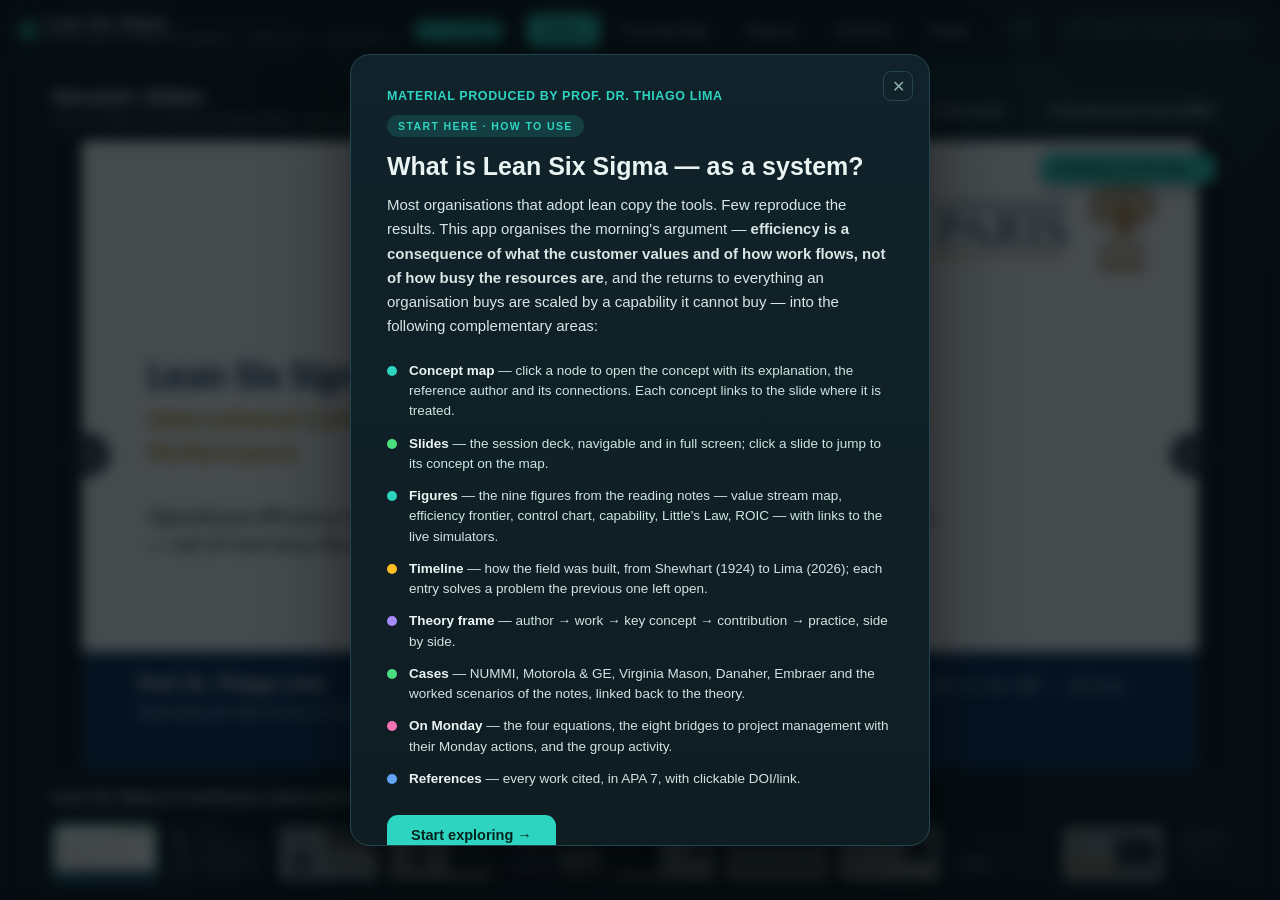
==== commit c71d18e2: "Concept maps: use the session decks as delivered Session 1 now shows the 73-slide deck, session 2 th" ====
--- a/concept-map-session-1/index.html
+++ b/concept-map-session-1/index.html
@@ -1129,70 +1129,83 @@
 ];
 
 const APS_PDF = "slides/deck.pdf";
-const APS_IMG = Array.from({length:55},(_,i)=>`slides/s-${String(i+1).padStart(2,"0")}.jpg`);
+const APS_IMG = Array.from({length:73},(_,i)=>`slides/s-${String(i+1).padStart(2,"0")}.jpg`);
 const APS_META = [
   {t:"Lean Six Sigma & Continuous Improvement — cover", nodes:["lss"]},
-  {t:"Summary — one claim, three hours", nodes:["lss","vcap"]},
-  {t:"What the session asks of you", nodes:["br_streams","inflight","canvas"]},
+  {t:"Your professor", nodes:[]},
+  {t:"Contact", nodes:[]},
+  {t:"Contact", nodes:[]},
+  {t:"Contact", nodes:[]},
+  {t:"Session materials online", nodes:["lss"]},
+  {t:"Ten parts, one argument", nodes:["lss", "vcap"]},
+  {t:"Nothing to prepare — three things to have in mind", nodes:["br_streams", "inflight", "canvas"]},
   {t:"Part One — The puzzle", nodes:["puzzle"]},
-  {t:"Fremont, California", nodes:["puzzle"]},
-  {t:"Write your hypothesis down", nodes:["puzzle","capability"]},
+  {t:"Same plant. Same people. Opposite result.", nodes:["puzzle"]},
+  {t:"Write your hypothesis down", nodes:["puzzle", "capability"]},
+  {t:"Origins — where Lean and Six Sigma come from", nodes:["lss"]},
+  {t:"Two roots — planted the same year", nodes:["shewhart", "ohno", "george"]},
+  {t:"Lean was born from scarcity, not abundance", nodes:["ohno", "jit", "jidoka"]},
+  {t:"Named in the West. Copied as tools.", nodes:["womackjones", "toolsnotsystem", "puzzle"]},
+  {t:"Six Sigma was born from a quality crisis", nodes:["dmaic", "shewhart", "sigma"]},
+  {t:"Same goal. Two different enemies.", nodes:["lss", "variation", "floweff"]},
+  {t:"Speed and quality are not a trade-off", nodes:["lss", "george"]},
   {t:"Part Two — Value, seen from the customer backwards", nodes:["value"]},
-  {t:"Three kinds of activity", nodes:["value","waste"]},
-  {t:"What the customer is actually choosing", nodes:["winners","garvin"]},
-  {t:"The value stick", nodes:["valuestick"]},
-  {t:"From value created to advantage", nodes:["vc"]},
-  {t:"Where the residue can live", nodes:["vcap","capability"]},
-  {t:"The five principles — and where each one is treated", nodes:["womackjones","value"]},
+  {t:"Not every attribute buys preference", nodes:["winners", "garvin"]},
+  {t:"Where the elapsed time actually goes", nodes:["value", "waste"]},
+  {t:"Eliminate strategic overload (HBR)", nodes:["winners"]},
+  {t:"A qualifier buys nothing above the threshold", nodes:["br_scoring", "winners"]},
+  {t:"Value created = WTP − SOC", nodes:["valuestick"]},
+  {t:"Advantage is a comparison — so write it as one", nodes:["vc"]},
+  {t:"Where the residue can live — V = C × (A + P)", nodes:["vcap", "capability"]},
+  {t:"The sequence is the argument — five principles", nodes:["womackjones", "value"]},
   {t:"Part Three — The anatomy of waste", nodes:["waste"]},
   {t:"The eight wastes — factory and project", nodes:["waste"]},
-  {t:"Muda is the symptom; mura and muri are the disease", nodes:["muramuri","br_overalloc"]},
-  {t:"Making it visible — the value stream map", nodes:["vsm"]},
-  {t:"Map the stream, not the deliverable", nodes:["br_streams","vsm"]},
+  {t:"Muda is the symptom; mura and muri are the disease", nodes:["muramuri"]},
+  {t:"Mura and muri manufacture the wastes", nodes:["br_overalloc", "muramuri", "plateau"]},
+  {t:"A change request: four hours of work, fifteen days", nodes:["vsm"]},
+  {t:"The elapsed time lives in the handoffs", nodes:["br_streams", "vsm"]},
+  {t:"WIP = Throughput × Lead time", nodes:["little", "roic"]},
+  {t:"Your real project lead time", nodes:["inflight", "br_startless"]},
   {t:"Part Four — The efficiency paradox", nodes:["floweff"]},
-  {t:"Resource efficiency versus flow efficiency", nodes:["floweff","leadtime"]},
-  {t:"The efficiency matrix", nodes:["floweff","modig"]},
-  {t:"The other half of the method — variation", nodes:["variation","controlchart"]},
-  {t:"Capability — the promise is the spread, not the average", nodes:["cpk"]},
-  {t:"What a sigma level actually says", nodes:["sigma","rty"]},
-  {t:"Why the two halves need each other", nodes:["lss","br_buffers"]},
+  {t:"Busy resources make slow work", nodes:["floweff", "leadtime"]},
+  {t:"Two efficiencies, one curve between them", nodes:["floweff", "modig"]},
+  {t:"Most companies operate in 'efficient islands'", nodes:["floweff"]},
+  {t:"Remove variation", nodes:["variation", "floweff"]},
+  {t:"The End of Variation", nodes:["variation", "lss"]},
+  {t:"Teams allocated at 100% — the buffer is the schedule", nodes:["alloc100", "br_buffers", "leadtime"]},
+  {t:"Neither side sustains the gain alone", nodes:["lss", "partial"]},
+  {t:"Two signals. The rest is noise.", nodes:["variation", "controlchart", "explainnoise"]},
+  {t:"The illusion of the perfect step", nodes:["sigma", "rty", "cpk"]},
+  {t:"The cost of handoffs — 75% defective at the end", nodes:["rty"]},
   {t:"Part Five — The Toyota Production System, as a system", nodes:["tps"]},
-  {t:"The house", nodes:["tps","heijunka","kaizen"]},
-  {t:"The two pillars", nodes:["jit","jidoka","pull"]},
-  {t:"Why the system beats the tools", nodes:["complement","partial"]},
-  {t:"The house, in a project organisation", nodes:["br_andon","andon"]},
-  {t:"Part Six — Lean in the language of capital", nodes:["little"]},
-  {t:"Little's Law", nodes:["little"]},
-  {t:"We do this calculation live", nodes:["inflight","br_startless"]},
-  {t:"Where lean shows up in return on invested capital", nodes:["roic"]},
-  {t:"A worked scenario — the denominator does more work", nodes:["economicprofit"]},
-  {t:"Both pillars move both edges of value", nodes:["bothedges"]},
+  {t:"The house — build from the ground up", nodes:["tps", "heijunka", "kaizen"]},
+  {t:"Stop overproduction. Stop defects at the source.", nodes:["jit", "jidoka", "pull"]},
+  {t:"A house, not a menu", nodes:["complement", "partial", "milgrom"]},
+  {t:"Most of it exists. The andon does not.", nodes:["br_andon", "andon"]},
+  {t:"Part Six — Lean in the language of capital", nodes:["roic"]},
+  {t:"A cost-only case claims half of what lean does", nodes:["roic"]},
+  {t:"A cost-only case is undersold twice", nodes:["bothedges"]},
+  {t:"What an operational improvement does to return on capital", nodes:["economicprofit"]},
   {t:"Part Seven — DMAIC", nodes:["dmaic"]},
-  {t:"The failure mode it exists to prevent", nodes:["dmaic"]},
-  {t:"The five phases", nodes:["dmaic","tollgate"]},
-  {t:"Analyze, in practice — and where initiatives die", nodes:["fivewhys","dmaicdies"]},
-  {t:"DMAIC as a project — and where it does not apply", nodes:["br_gates"]},
+  {t:"Each phase answers one question", nodes:["dmaic", "tollgate"]},
+  {t:"Not statistics. Discipline.", nodes:["dmaic", "sigma"]},
+  {t:"How to ask why — and where initiatives die", nodes:["fivewhys", "dmaicdies"]},
+  {t:"DMAIC as a project — the gate with no equivalent", nodes:["br_gates"]},
   {t:"Part Eight — The third equation", nodes:["vcap"]},
-  {t:"V = C × (A + P)", nodes:["vcap","capability","br_pmo"]},
-  {t:"The puzzle, answered", nodes:["puzzle","capability","spearbowen"]},
-  {t:"The equations, in one place", nodes:["valuestick","vc","roic","vcap"]},
-  {t:"Part Nine — Group activity: the Value Case", nodes:["canvas"]},
-  {t:"Why this appraisal differs from a business case", nodes:["canvas","vc"]},
-  {t:"The Value Case Canvas — six steps", nodes:["canvas"]},
-  {t:"What to expect", nodes:["canvas","capability"]},
+  {t:"V = C × (A + P)", nodes:["vcap", "capability", "br_pmo"]},
+  {t:"What changed at Fremont was C", nodes:["puzzle", "capability", "spearbowen"]},
+  {t:"Four equations, one argument", nodes:["valuestick", "vc", "roic", "vcap"]},
+  {t:"Part Nine — The Value Case", nodes:["canvas"]},
+  {t:"Three questions a business case never asks", nodes:["canvas", "vc"]},
+  {t:"Six steps, fifteen minutes", nodes:["canvas"]},
+  {t:"Two findings most groups will reach", nodes:["canvas", "capability"]},
   {t:"Part Ten — Where the morning ends", nodes:["lss"]},
-  {t:"The argument, in five moves", nodes:["value","waste","floweff","variation","roic"]},
-  {t:"Four equations, one staircase", nodes:["valuestick","vc","roic","vcap"]},
-  {t:"What should survive six months", nodes:["br_streams","br_startless","capability"]},
-  {t:"What the afternoon tests", nodes:["vcap","capability"]},
-  {t:"Closing", nodes:[]},
+  {t:"The morning in five moves", nodes:["value", "waste", "floweff", "variation", "roic"]},
+  {t:"Each step answers what the last one left open", nodes:["valuestick", "vc", "roic", "vcap", "lss"]},
+  {t:"When you can't build C, you buy it. Two ways.", nodes:["vcap", "capability"]},
+  {t:"Thank you", nodes:[]},
 ];
-const NODE2SLIDE = {lss:2, value:8, waste:15, vsm:17, muramuri:16, floweff:20, leadtime:20, variation:22, tps:27, jit:28, jidoka:28, dmaic:38, capability:43, puzzle:5,
-  winners:9, garvin:9, valuestick:10, vc:11, vcap:43, cpk:23, sigma:24, rty:24, complement:29, little:32, roic:34, learning:40, stock:43,
-  pull:28, smed:28, heijunka:27, pokayoke:28, andon:30, controlchart:22, fivewhys:40, tollgate:39, canvas:48, kaizen:27,
-  inflight:33, economicprofit:35, bothedges:36, explainnoise:22, toolsnotsystem:29, partial:29, alloc100:25, dmaicdies:40, plateau:16,
-  br_scoring:9, br_streams:18, br_overalloc:16, br_buffers:25, br_andon:30, br_startless:33, br_gates:41, br_pmo:43,
-  ohno:8, womackjones:13, shewhart:22, hill:9, garvin_a:9, brandenburger:10, hoppspearman:28, modig:21, little_a:32, milgrom:29, macduffie:29, shahward:29, spearbowen:44, lapre:40, vanmieghem:12, lima:12, george:25, rothershook:17};
+const NODE2SLIDE = {brandenburger: 24, garvin_a: 20, hill: 20, hoppspearman: 49, lapre: 70, learning: 59, lima: 26, little_a: 34, macduffie: 50, pokayoke: 49, rothershook: 32, shahward: 50, smed: 49, stock: 72, vanmieghem: 26, lss: 1,  vcap: 7,  br_streams: 8,  inflight: 8,  canvas: 8,  puzzle: 9,  capability: 11,  shewhart: 13,  ohno: 13,  george: 13,  jit: 14,  jidoka: 14,  womackjones: 15,  toolsnotsystem: 15,  dmaic: 16,  sigma: 16,  variation: 17,  floweff: 17,  value: 19,  winners: 20,  garvin: 20,  waste: 21,  br_scoring: 23,  valuestick: 24,  vc: 25,  muramuri: 30,  br_overalloc: 31,  plateau: 31,  vsm: 32,  little: 34,  roic: 34,  br_startless: 35,  leadtime: 37,  modig: 38,  alloc100: 42,  br_buffers: 42,  partial: 43,  controlchart: 44,  explainnoise: 44,  rty: 45,  cpk: 45,  tps: 47,  heijunka: 48,  kaizen: 48,  pull: 49,  complement: 50,  milgrom: 50,  br_andon: 51,  andon: 51,  bothedges: 54,  economicprofit: 55,  tollgate: 57,  fivewhys: 59,  dmaicdies: 59,  br_gates: 60,  br_pmo: 62,  spearbowen: 63};
 
 const QUADRO = [
   {concept:"Value from the customer backwards", cat:"core", author:"Ohno, T. (1988)", paper:"Toyota Production System: Beyond Large-Scale Production. (Productivity Press)",
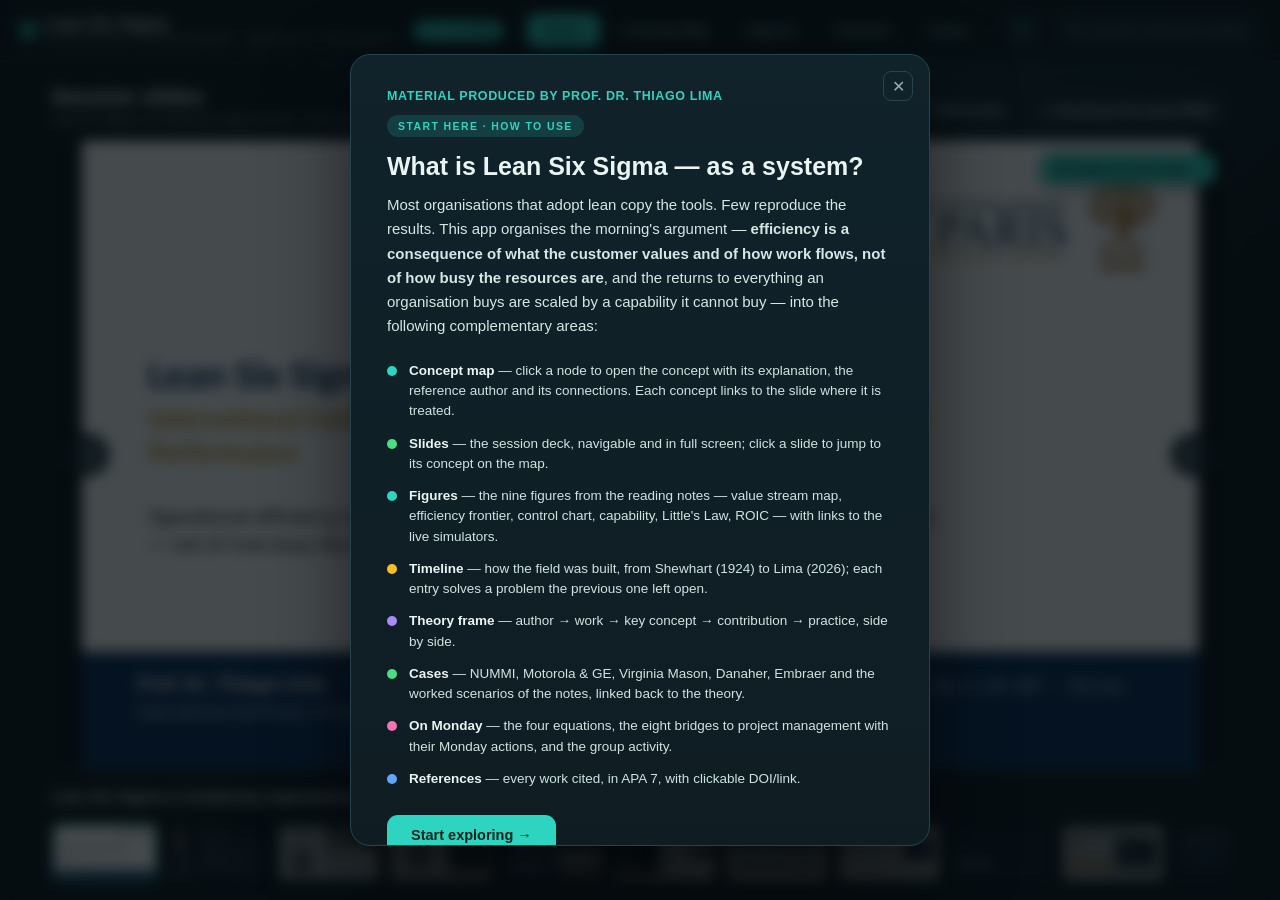
==== commit b6aa3ff3: "Instruments: PDF export, separate Benchmarking Study, Portuguese versions - All instruments now expo" ====
--- a/concept-map-session-1/index.html
+++ b/concept-map-session-1/index.html
@@ -694,7 +694,7 @@
 
     <h3 class="agh">The group activity · the Value Case</h3>
     <div class="grid4">
-      <div class="scard"><span class="n">1–6</span><h3>Six steps, fifteen minutes</h3><p>The project · the WTP edge · map the stream · the cost edge · what it builds (A, P, C) · the verdict. Pick the project the group disagrees about, not the one with the best business case. One spokesperson presents steps 1 and 6.</p><a class="gomap" href="https://tflsixsigma-png.github.io/lean-six-sigma-digital-tools-benchmarking/value-case-canvas.html" target="_blank" rel="noopener">Open the fillable canvas ↗</a></div>
+      <div class="scard"><span class="n">1–6</span><h3>Six steps, fifteen minutes</h3><p>The project · the WTP edge · map the stream · the cost edge · what it builds (A, P, C) · the verdict. Pick the project the group disagrees about, not the one with the best business case. One spokesperson presents steps 1 and 6.</p><a class="gomap" href="https://tflsixsigma-png.github.io/lean-six-sigma-digital-tools-benchmarking/value-case-canvas.html" target="_blank" rel="noopener">Open the canvas ↗</a> <a class="gomap" href="https://tflsixsigma-png.github.io/lean-six-sigma-digital-tools-benchmarking/canvas-caso-de-valor.html" target="_blank" rel="noopener">Em português ↗</a></div>
       <div class="scard"><span class="n">?</span><h3>Two findings to expect</h3><p><b>Only one edge moves</b> — most portfolios are cost-edge projects; not wrong, but an unexamined choice. <b>C is empty</b> — projects deliver A and P because those can be specified and signed off. Neither is a failure of your project; both are findings. Keep the export for the afternoon.</p><button class="gomap" data-go="canvas">See on the map →</button></div>
     </div>
 
@@ -1128,8 +1128,8 @@
    author:"Ohno (1988) · Modig & Åhlström (2012)", node:"waste"},
 ];
 
-const APS_PDF = "slides/deck.pdf";
-const APS_IMG = Array.from({length:73},(_,i)=>`slides/s-${String(i+1).padStart(2,"0")}.jpg`);
+const APS_PDF = "slides/deck-v2.pdf";
+const APS_IMG = Array.from({length:73},(_,i)=>`slides/v2-s-${String(i+1).padStart(2,"0")}.jpg`);
 const APS_META = [
   {t:"Lean Six Sigma & Continuous Improvement — cover", nodes:["lss"]},
   {t:"Your professor", nodes:[]},
